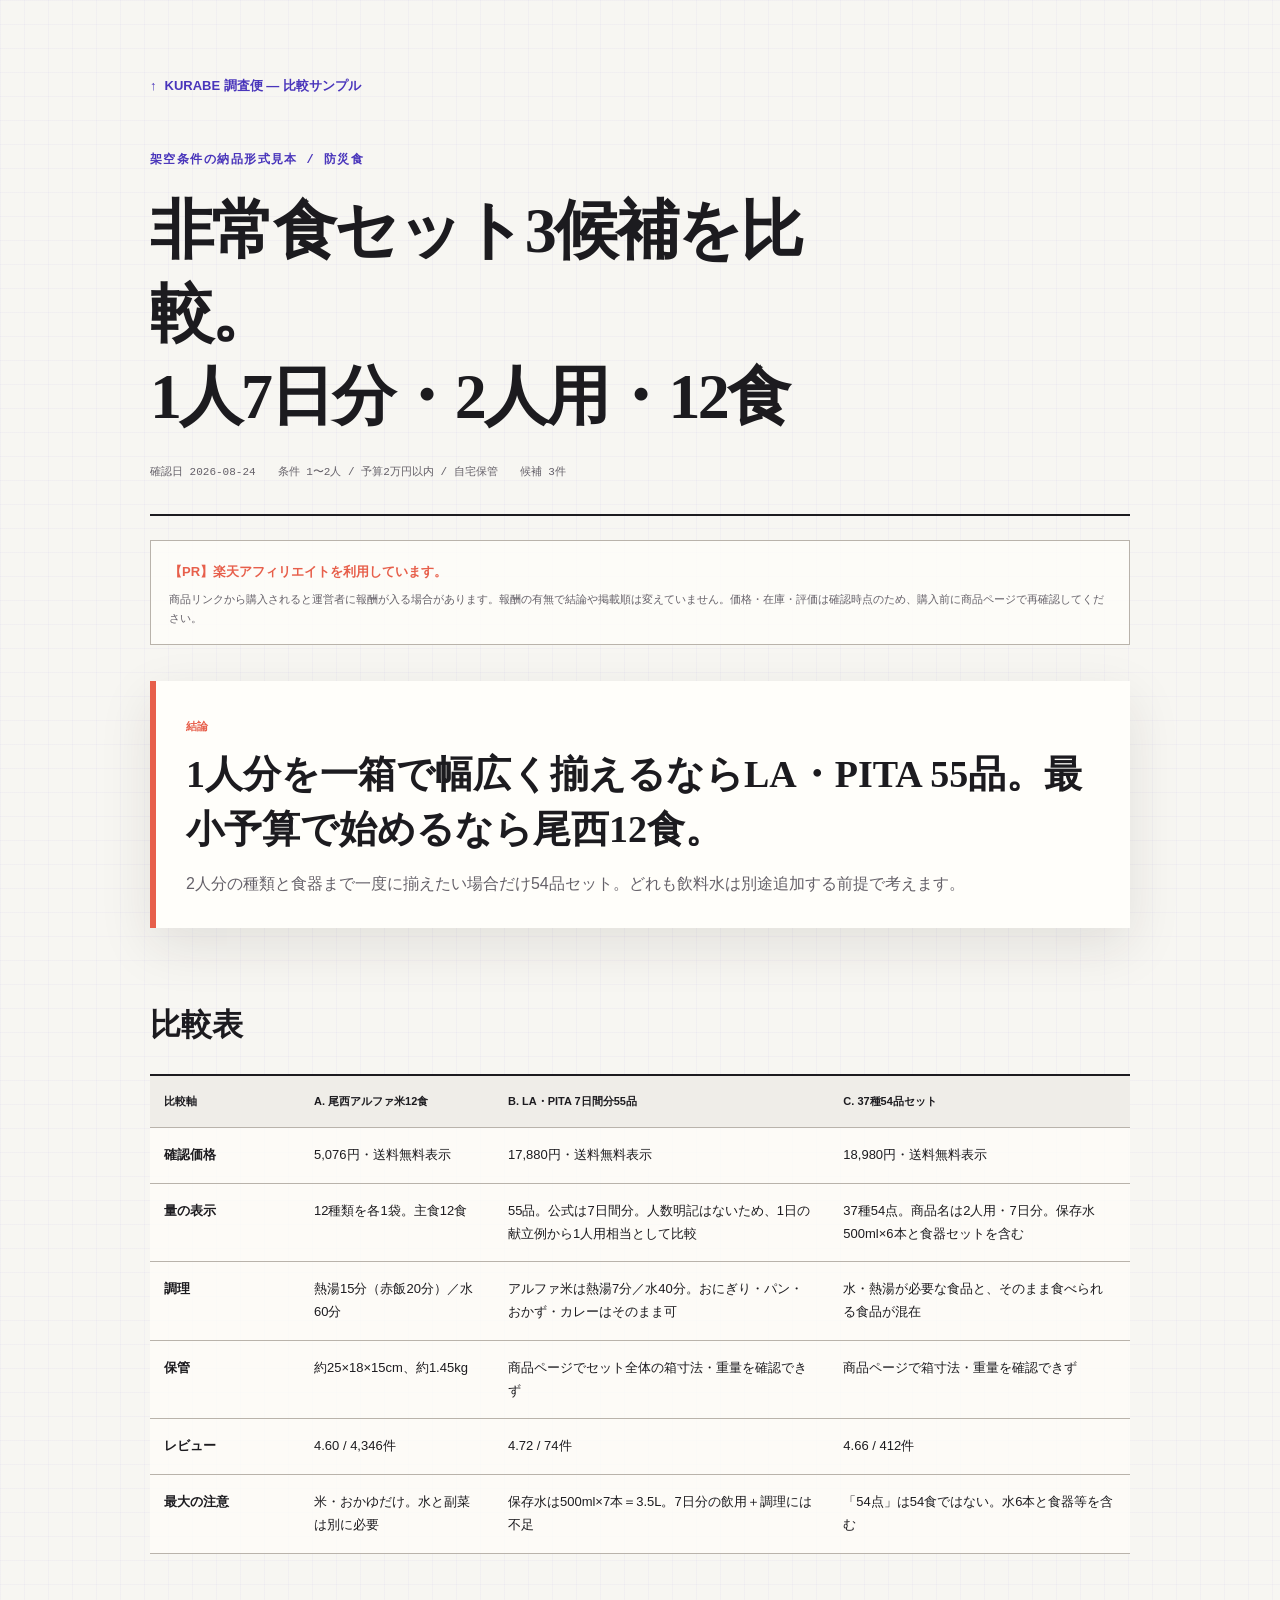
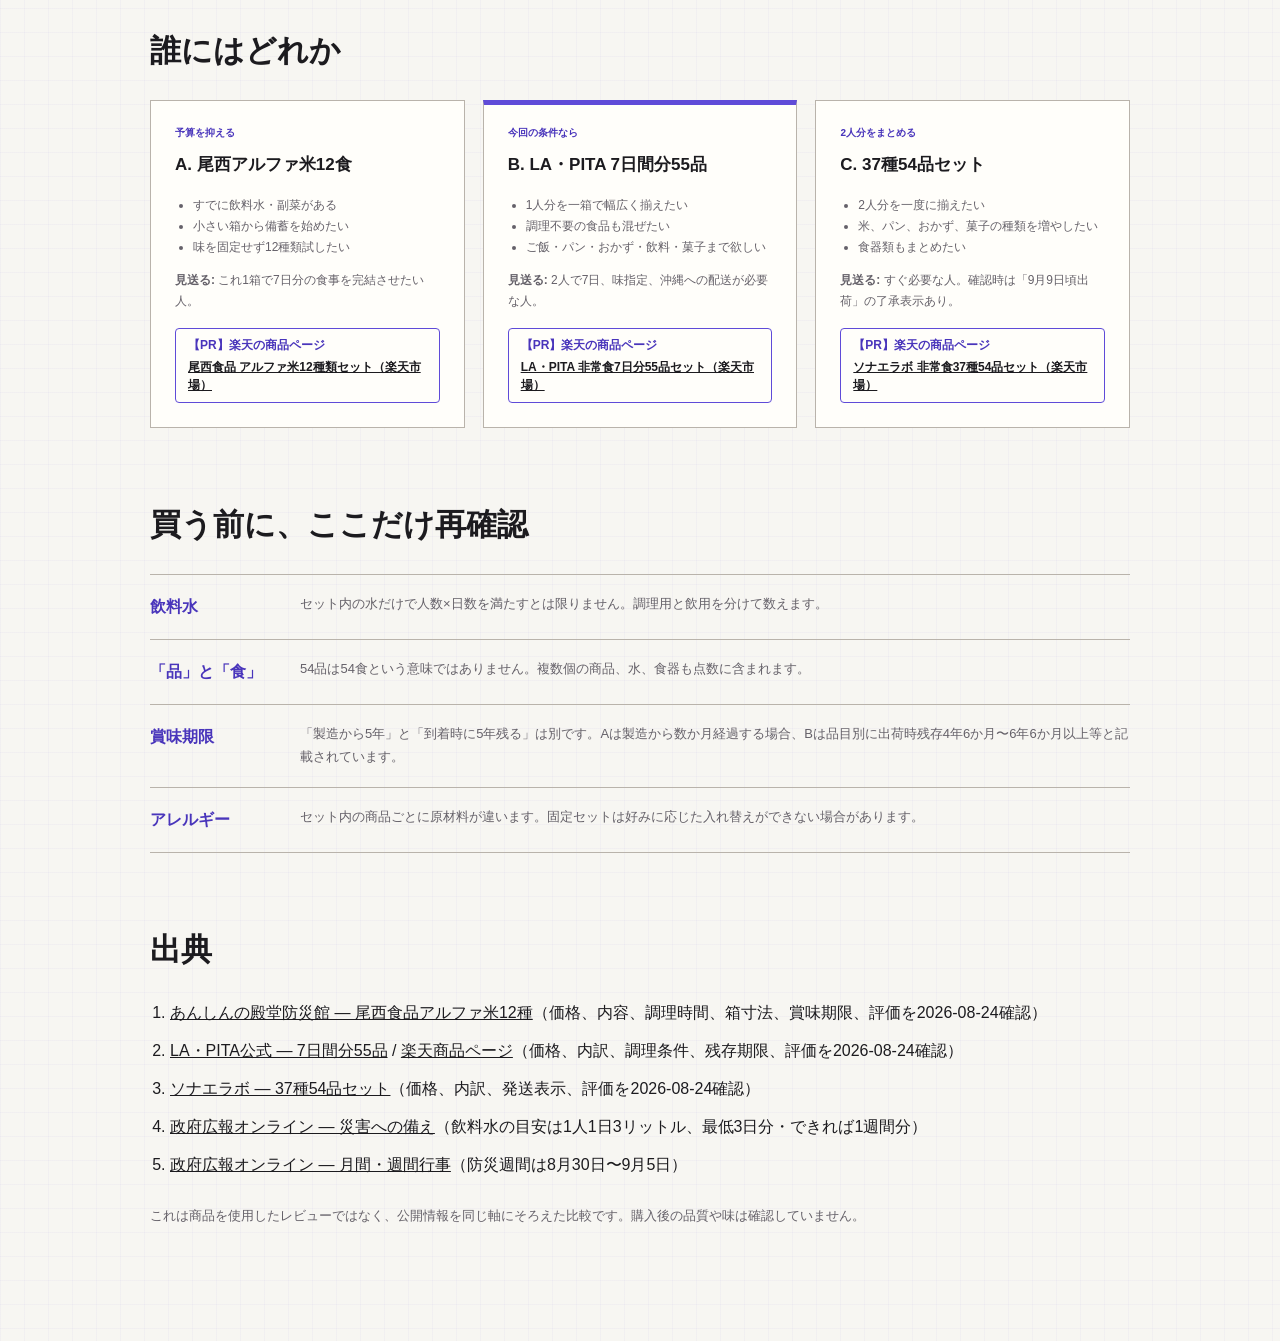
==== index.html @ ddc80e18 "Polish comparison headline" ====
<!doctype html>
<html lang="ja">
<head>
  <meta charset="utf-8">
  <meta name="viewport" content="width=device-width, initial-scale=1">
  <meta name="description" content="非常食セットを1人7日分・2人用・12食の3候補で比較。尾西、LA・PITA、ソナエラボを価格・食数・調理・飲料水・保存条件で出典付き確認。">
  <meta name="theme-color" content="#f7f6f2">
  <meta property="og:type" content="article">
  <meta property="og:locale" content="ja_JP">
  <meta property="og:site_name" content="KURABE 調査便">
  <meta property="og:title" content="非常食セット3候補を比較｜1人7日分・2人用・12食">
  <meta property="og:description" content="尾西12食、LA・PITA 55品、ソナエラボ37種54品を、価格・食数・調理・飲料水・保存条件で出典付き比較。">
  <meta property="og:url" content="https://gangbenhui98-dot.github.io/kurabe-research-sample/">
  <meta name="twitter:card" content="summary">
  <title>非常食セット3候補を比較｜1人7日分・2人用・12食</title>
  <link rel="canonical" href="https://gangbenhui98-dot.github.io/kurabe-research-sample/">
  <link rel="stylesheet" href="styles.css">
  <script type="application/ld+json">
  {
    "@context": "https://schema.org",
    "@type": "Article",
    "headline": "非常食セット3候補を比較：1人7日分・2人用・12食",
    "description": "尾西12食、LA・PITA 55品、ソナエラボ37種54品を、価格・食数・調理・飲料水・保存条件で出典付き比較。",
    "datePublished": "2026-08-24",
    "dateModified": "2026-08-24",
    "inLanguage": "ja-JP",
    "isAccessibleForFree": true,
    "mainEntityOfPage": "https://gangbenhui98-dot.github.io/kurabe-research-sample/",
    "author": {
      "@type": "Organization",
      "name": "KURABE 調査便"
    }
  }
  </script>
</head>
<body id="top">
  <main class="report-shell">
    <a class="report-back" href="#top"><span aria-hidden="true">↑</span> KURABE 調査便 — 比較サンプル</a>

    <header class="report-header">
      <p class="kicker">架空条件の納品形式見本 / 防災食</p>
      <h1>非常食セット3候補を比較。<br>1人7日分・2人用・12食</h1>
      <div class="report-meta">
        <span>確認日 2026-08-24</span>
        <span>条件 1〜2人 / 予算2万円以内 / 自宅保管</span>
        <span>候補 3件</span>
      </div>
    </header>

    <aside class="affiliate-notice">
      <strong>【PR】楽天アフィリエイトを利用しています。</strong>
      <p>商品リンクから購入されると運営者に報酬が入る場合があります。報酬の有無で結論や掲載順は変えていません。価格・在庫・評価は確認時点のため、購入前に商品ページで再確認してください。</p>
    </aside>

    <section class="report-answer" aria-labelledby="answer-title">
      <span>結論</span>
      <h2 id="answer-title">1人分を一箱で幅広く揃えるならLA・PITA 55品。最小予算で始めるなら尾西12食。</h2>
      <p>2人分の種類と食器まで一度に揃えたい場合だけ54品セット。どれも飲料水は別途追加する前提で考えます。</p>
    </section>

    <section class="report-section" aria-labelledby="comparison-title">
      <h2 id="comparison-title">比較表</h2>
      <div class="table-scroll" tabindex="0" aria-label="左右にスクロールできる比較表">
        <table class="report-table">
          <thead>
            <tr>
              <th>比較軸</th>
              <th>A. 尾西アルファ米12食</th>
              <th>B. LA・PITA 7日間分55品</th>
              <th>C. 37種54品セット</th>
            </tr>
          </thead>
          <tbody>
            <tr>
              <td>確認価格</td>
              <td>5,076円・送料無料表示</td>
              <td>17,880円・送料無料表示</td>
              <td>18,980円・送料無料表示</td>
            </tr>
            <tr>
              <td>量の表示</td>
              <td>12種類を各1袋。主食12食</td>
              <td>55品。公式は7日間分。人数明記はないため、1日の献立例から1人用相当として比較</td>
              <td>37種54点。商品名は2人用・7日分。保存水500ml×6本と食器セットを含む</td>
            </tr>
            <tr>
              <td>調理</td>
              <td>熱湯15分（赤飯20分）／水60分</td>
              <td>アルファ米は熱湯7分／水40分。おにぎり・パン・おかず・カレーはそのまま可</td>
              <td>水・熱湯が必要な食品と、そのまま食べられる食品が混在</td>
            </tr>
            <tr>
              <td>保管</td>
              <td>約25×18×15cm、約1.45kg</td>
              <td>商品ページでセット全体の箱寸法・重量を確認できず</td>
              <td>商品ページで箱寸法・重量を確認できず</td>
            </tr>
            <tr>
              <td>レビュー</td>
              <td>4.60 / 4,346件</td>
              <td>4.72 / 74件</td>
              <td>4.66 / 412件</td>
            </tr>
            <tr>
              <td>最大の注意</td>
              <td>米・おかゆだけ。水と副菜は別に必要</td>
              <td>保存水は500ml×7本＝3.5L。7日分の飲用＋調理には不足</td>
              <td>「54点」は54食ではない。水6本と食器等を含む</td>
            </tr>
          </tbody>
        </table>
      </div>
    </section>

    <section class="report-section" aria-labelledby="fit-title">
      <h2 id="fit-title">誰にはどれか</h2>
      <div class="report-card-grid">
        <article class="report-card recommended">
          <p class="card-tag">予算を抑える</p>
          <h3>A. 尾西アルファ米12食</h3>
          <ul>
            <li>すでに飲料水・副菜がある</li>
            <li>小さい箱から備蓄を始めたい</li>
            <li>味を固定せず12種類試したい</li>
          </ul>
          <p><b>見送る:</b> これ1箱で7日分の食事を完結させたい人。</p>
          <div class="official-pr-link">
            <span>【PR】楽天の商品ページ</span>
            <a href="https://hb.afl.rakuten.co.jp/ichiba/56c95086.3df38bd8.56c95087.baa4cc4c/?pc=https%3A%2F%2Fitem.rakuten.co.jp%2Fbousaikan%2F477126%2F&link_type=text&ut=eyJwYWdlIjoiaXRlbSIsInR5cGUiOiJ0ZXh0Iiwic2l6ZSI6IjI0MHgyNDAiLCJuYW0iOjEsIm5hbXAiOiJyaWdodCIsImNvbSI6MSwiY29tcCI6ImRvd24iLCJwcmljZSI6MCwiYm9yIjoxLCJjb2wiOjEsImJidG4iOjEsInByb2QiOjAsImFtcCI6ZmFsc2V9" target="_blank" rel="nofollow sponsored noopener" style="word-wrap:break-word;">尾西食品 アルファ米12種類セット（楽天市場）</a>
          </div>
        </article>

        <article class="report-card recommended-main">
          <p class="card-tag">今回の条件なら</p>
          <h3>B. LA・PITA 7日間分55品</h3>
          <ul>
            <li>1人分を一箱で幅広く揃えたい</li>
            <li>調理不要の食品も混ぜたい</li>
            <li>ご飯・パン・おかず・飲料・菓子まで欲しい</li>
          </ul>
          <p><b>見送る:</b> 2人で7日、味指定、沖縄への配送が必要な人。</p>
          <div class="official-pr-link">
            <span>【PR】楽天の商品ページ</span>
            <a href="https://hb.afl.rakuten.co.jp/ichiba/56c954c4.e644c7ee.56c954c5.0a4de56a/?pc=https%3A%2F%2Fitem.rakuten.co.jp%2Fat-rescue%2F10002656%2F&link_type=text&ut=eyJwYWdlIjoiaXRlbSIsInR5cGUiOiJ0ZXh0Iiwic2l6ZSI6IjI0MHgyNDAiLCJuYW0iOjEsIm5hbXAiOiJyaWdodCIsImNvbSI6MSwiY29tcCI6ImRvd24iLCJwcmljZSI6MCwiYm9yIjoxLCJjb2wiOjEsImJidG4iOjEsInByb2QiOjAsImFtcCI6ZmFsc2V9" target="_blank" rel="nofollow sponsored noopener" style="word-wrap:break-word;">LA・PITA 非常食7日分55品セット（楽天市場）</a>
          </div>
        </article>

        <article class="report-card recommended">
          <p class="card-tag">2人分をまとめる</p>
          <h3>C. 37種54品セット</h3>
          <ul>
            <li>2人分を一度に揃えたい</li>
            <li>米、パン、おかず、菓子の種類を増やしたい</li>
            <li>食器類もまとめたい</li>
          </ul>
          <p><b>見送る:</b> すぐ必要な人。確認時は「9月9日頃出荷」の了承表示あり。</p>
          <div class="official-pr-link">
            <span>【PR】楽天の商品ページ</span>
            <a href="https://hb.afl.rakuten.co.jp/ichiba/56c94938.6723f62c.56c94939.986d2b90/?pc=https%3A%2F%2Fitem.rakuten.co.jp%2Fmonoroots%2F51set%2F&link_type=text&ut=eyJwYWdlIjoiaXRlbSIsInR5cGUiOiJ0ZXh0Iiwic2l6ZSI6IjI0MHgyNDAiLCJuYW0iOjEsIm5hbXAiOiJyaWdodCIsImNvbSI6MSwiY29tcCI6ImRvd24iLCJwcmljZSI6MCwiYm9yIjoxLCJjb2wiOjEsImJidG4iOjEsInByb2QiOjAsImFtcCI6ZmFsc2V9" target="_blank" rel="nofollow sponsored noopener" style="word-wrap:break-word;">ソナエラボ 非常食37種54品セット（楽天市場）</a>
          </div>
        </article>
      </div>
    </section>

    <section class="report-section audit-section" aria-labelledby="audit-title">
      <h2 id="audit-title">買う前に、ここだけ再確認</h2>
      <ol class="audit-list">
        <li><b>飲料水</b><span>セット内の水だけで人数×日数を満たすとは限りません。調理用と飲用を分けて数えます。</span></li>
        <li><b>「品」と「食」</b><span>54品は54食という意味ではありません。複数個の商品、水、食器も点数に含まれます。</span></li>
        <li><b>賞味期限</b><span>「製造から5年」と「到着時に5年残る」は別です。Aは製造から数か月経過する場合、Bは品目別に出荷時残存4年6か月〜6年6か月以上等と記載されています。</span></li>
        <li><b>アレルギー</b><span>セット内の商品ごとに原材料が違います。固定セットは好みに応じた入れ替えができない場合があります。</span></li>
      </ol>
    </section>

    <section class="report-section source-section" aria-labelledby="sources-title">
      <h2 id="sources-title">出典</h2>
      <ol class="report-source-list">
        <li><a href="https://item.rakuten.co.jp/bousaikan/477126/" rel="noopener" target="_blank">あんしんの殿堂防災館 — 尾西食品アルファ米12種</a>（価格、内容、調理時間、箱寸法、賞味期限、評価を2026-08-24確認）</li>
        <li><a href="https://lapita.co.jp/item/10002656/" rel="noopener" target="_blank">LA・PITA公式 — 7日間分55品</a> / <a href="https://item.rakuten.co.jp/at-rescue/10002656/" rel="noopener" target="_blank">楽天商品ページ</a>（価格、内訳、調理条件、残存期限、評価を2026-08-24確認）</li>
        <li><a href="https://item.rakuten.co.jp/monoroots/51set/" rel="noopener" target="_blank">ソナエラボ — 37種54品セット</a>（価格、内訳、発送表示、評価を2026-08-24確認）</li>
        <li><a href="https://www.gov-online.go.jp/article/201108/entry-8072.html" rel="noopener" target="_blank">政府広報オンライン — 災害への備え</a>（飲料水の目安は1人1日3リットル、最低3日分・できれば1週間分）</li>
        <li><a href="https://www.gov-online.go.jp/data_room/calendar/" rel="noopener" target="_blank">政府広報オンライン — 月間・週間行事</a>（防災週間は8月30日〜9月5日）</li>
      </ol>
      <p class="source-note">これは商品を使用したレビューではなく、公開情報を同じ軸にそろえた比較です。購入後の品質や味は確認していません。</p>
    </section>
  </main>
</body>
</html>
---- styles.css ----
:root {
  color-scheme: light;
  --paper: #f7f6f2;
  --white: #fffefa;
  --ink: #1c1b1f;
  --muted: #656169;
  --violet: #5f4bd8;
  --violet-dark: #4935bb;
  --coral: #e75f4b;
  --green: #23866d;
  --line: #dcd8d2;
  --line-dark: #b9b3ab;
  --shadow: 0 18px 50px rgba(41, 34, 28, 0.1);
  --sans: "BIZ UDPGothic", "Yu Gothic UI", "Yu Gothic", Meiryo, sans-serif;
  --display: "BIZ UDPMincho", "Yu Mincho", "Hiragino Mincho ProN", serif;
  --utility: "Cascadia Mono", "SFMono-Regular", Consolas, monospace;
}

* {
  box-sizing: border-box;
}

html {
  scroll-behavior: smooth;
}

body {
  margin: 0;
  background:
    linear-gradient(rgba(95, 75, 216, 0.035) 1px, transparent 1px),
    linear-gradient(90deg, rgba(95, 75, 216, 0.035) 1px, transparent 1px),
    var(--paper);
  background-size: 24px 24px;
  color: var(--ink);
  font-family: var(--sans);
  font-size: 16px;
  line-height: 1.75;
  text-rendering: optimizeLegibility;
}

button,
a {
  -webkit-tap-highlight-color: transparent;
}

a {
  color: inherit;
}

.skip-link {
  position: fixed;
  z-index: 100;
  top: 8px;
  left: 8px;
  padding: 10px 14px;
  background: var(--ink);
  color: white;
  transform: translateY(-160%);
}

.skip-link:focus {
  transform: translateY(0);
}

.site-header {
  display: flex;
  width: min(1180px, calc(100% - 40px));
  min-height: 76px;
  margin: 0 auto;
  align-items: center;
  justify-content: space-between;
  border-bottom: 1px solid var(--line-dark);
}

.wordmark {
  display: inline-flex;
  align-items: baseline;
  gap: 10px;
  text-decoration: none;
}

.wordmark span {
  font-family: var(--utility);
  font-size: 20px;
  font-weight: 800;
  letter-spacing: 0.13em;
}

.wordmark small {
  padding-left: 10px;
  border-left: 1px solid var(--line-dark);
  color: var(--muted);
  font-size: 12px;
  font-weight: 700;
  letter-spacing: 0.12em;
}

.header-link {
  min-height: 44px;
  padding: 9px 0 7px;
  border-bottom: 2px solid var(--ink);
  font-size: 14px;
  font-weight: 700;
  text-decoration: none;
}

.hero {
  display: grid;
  width: min(1180px, calc(100% - 40px));
  min-height: 680px;
  margin: 0 auto;
  padding: 76px 0 82px;
  grid-template-columns: minmax(0, 1.06fr) minmax(360px, 0.94fr);
  align-items: center;
  gap: clamp(48px, 8vw, 108px);
}

.kicker {
  margin: 0 0 18px;
  color: var(--violet-dark);
  font-family: var(--utility);
  font-size: 12px;
  font-weight: 800;
  letter-spacing: 0.12em;
  text-transform: uppercase;
}

.hero h1,
.section h2,
.final-cta h2 {
  margin: 0;
  font-family: var(--display);
  font-weight: 700;
  letter-spacing: -0.035em;
}

.hero h1 {
  font-size: clamp(42px, 6vw, 76px);
  line-height: 1.22;
}

.circled {
  position: relative;
  display: inline-block;
  color: var(--violet-dark);
}

.circled::after {
  position: absolute;
  inset: -2% -7% -7% -6%;
  border: 3px solid var(--coral);
  border-radius: 49% 45% 51% 47%;
  content: "";
  opacity: 0;
  transform: rotate(-2deg) scaleX(0.8);
  animation: circle-in 650ms 320ms cubic-bezier(0.2, 0.8, 0.2, 1) forwards;
  pointer-events: none;
}

.hero-lead {
  max-width: 610px;
  margin: 34px 0 0;
  color: #49464d;
  font-size: 18px;
  line-height: 1.9;
}

.hero-actions {
  display: flex;
  margin-top: 34px;
  flex-wrap: wrap;
  gap: 12px;
}

.button {
  display: inline-flex;
  min-height: 50px;
  padding: 12px 20px;
  border: 1px solid transparent;
  border-radius: 5px;
  align-items: center;
  justify-content: center;
  font-family: var(--sans);
  font-size: 15px;
  font-weight: 800;
  line-height: 1.45;
  text-align: center;
  text-decoration: none;
  cursor: pointer;
  transition: transform 150ms ease, background-color 150ms ease, box-shadow 150ms ease;
}

.button:hover {
  transform: translateY(-2px);
}

.button:active {
  transform: translateY(0);
}

.button:focus-visible,
.header-link:focus-visible,
.wordmark:focus-visible,
.text-link:focus-visible {
  outline: 3px solid rgba(95, 75, 216, 0.35);
  outline-offset: 4px;
}

.button-primary {
  background: var(--violet);
  color: white;
  box-shadow: 0 8px 20px rgba(95, 75, 216, 0.2);
}

.button-primary:hover {
  background: var(--violet-dark);
}

.button-quiet {
  border-color: var(--line-dark);
  background: rgba(255, 255, 255, 0.4);
}

.button-outline {
  border-color: var(--ink);
  background: transparent;
}

.button-coral {
  background: var(--coral);
  color: white;
  box-shadow: 0 8px 20px rgba(231, 95, 75, 0.2);
}

.availability {
  display: flex;
  margin: 24px 0 0;
  align-items: center;
  gap: 8px;
  color: var(--muted);
  font-size: 13px;
}

.availability span {
  width: 8px;
  height: 8px;
  border-radius: 50%;
  background: var(--green);
  box-shadow: 0 0 0 4px rgba(35, 134, 109, 0.14);
}

.availability strong {
  color: var(--ink);
}

.decision-sheet {
  position: relative;
  padding: 28px 28px 34px;
  border: 1px solid var(--line-dark);
  background:
    repeating-linear-gradient(0deg, transparent 0, transparent 31px, rgba(95, 75, 216, 0.07) 32px),
    var(--white);
  box-shadow: var(--shadow);
  transform: rotate(1.1deg);
}

.decision-sheet::before {
  position: absolute;
  top: -13px;
  left: 50%;
  width: 88px;
  height: 26px;
  background: rgba(229, 225, 220, 0.88);
  content: "";
  transform: translateX(-50%) rotate(-2deg);
}

.sheet-topline {
  display: flex;
  padding-bottom: 11px;
  justify-content: space-between;
  border-bottom: 1px solid var(--ink);
  font-family: var(--utility);
  font-size: 10px;
  letter-spacing: 0.06em;
}

.sheet-question {
  margin: 24px 0 14px;
  font-size: 17px;
  font-weight: 800;
}

.candidate-row {
  display: grid;
  min-height: 56px;
  padding: 12px 4px;
  grid-template-columns: 62px 1fr auto;
  align-items: center;
  gap: 10px;
  border-bottom: 1px solid var(--line);
  font-size: 13px;
}

.candidate-row > span {
  font-family: var(--utility);
  font-size: 10px;
}

.candidate-row em {
  color: var(--coral);
  font-size: 11px;
  font-style: normal;
  font-weight: 700;
}

.muted-row {
  color: #8a858d;
  text-decoration: line-through;
  text-decoration-color: var(--coral);
}

.sheet-answer {
  margin-top: 24px;
  padding: 18px 18px 14px;
  border-left: 4px solid var(--violet);
  background: rgba(95, 75, 216, 0.07);
}

.sheet-answer small {
  display: block;
  color: var(--violet-dark);
  font-family: var(--utility);
  font-size: 10px;
  font-weight: 800;
}

.sheet-answer strong {
  display: block;
  margin-top: 3px;
  font-family: var(--display);
  font-size: 20px;
}

.sheet-answer p {
  margin: 8px 0 0;
  color: var(--muted);
  font-size: 12px;
}

.trust-strip {
  display: grid;
  width: min(1180px, calc(100% - 40px));
  margin: 0 auto;
  grid-template-columns: repeat(3, 1fr);
  border-top: 1px solid var(--line-dark);
  border-bottom: 1px solid var(--line-dark);
}

.trust-strip p {
  margin: 0;
  padding: 23px 28px;
}

.trust-strip p + p {
  border-left: 1px solid var(--line-dark);
}

.trust-strip b,
.trust-strip span {
  display: block;
}

.trust-strip b {
  font-size: 14px;
}

.trust-strip span {
  margin-top: 3px;
  color: var(--muted);
  font-size: 12px;
}

.section {
  width: min(1050px, calc(100% - 40px));
  margin: 0 auto;
  padding: 116px 0;
}

.section-heading {
  max-width: 730px;
}

.section h2,
.final-cta h2 {
  font-size: clamp(34px, 5vw, 58px);
  line-height: 1.3;
}

.use-cases {
  display: grid;
  margin-top: 56px;
  grid-template-columns: repeat(3, 1fr);
  gap: 22px;
}

.use-cases article {
  padding: 30px 26px 27px;
  border-top: 3px solid var(--ink);
  background: rgba(255, 254, 250, 0.7);
}

.case-mark {
  display: grid;
  width: 42px;
  height: 42px;
  border: 1px solid var(--line-dark);
  border-radius: 50%;
  place-items: center;
  color: var(--violet-dark);
  font-family: var(--display);
  font-weight: 700;
}

.use-cases h3 {
  margin: 25px 0 8px;
  font-size: 19px;
}

.use-cases p {
  margin: 0;
  color: var(--muted);
  font-size: 14px;
}

.scope-note {
  margin: 22px 0 0;
  color: var(--muted);
  font-size: 12px;
}

.plans {
  width: min(1180px, calc(100% - 40px));
  border-top: 1px solid var(--line-dark);
}

.plan-grid {
  display: grid;
  max-width: 950px;
  margin-top: 58px;
  grid-template-columns: repeat(2, 1fr);
  gap: 24px;
}

.plan-card {
  position: relative;
  display: flex;
  min-height: 520px;
  padding: 38px;
  border: 1px solid var(--line-dark);
  background: var(--white);
  flex-direction: column;
  box-shadow: 0 12px 36px rgba(41, 34, 28, 0.06);
}

.plan-card.featured {
  border-top: 6px solid var(--violet);
  padding-top: 33px;
}

.plan-label {
  color: var(--violet-dark);
  font-family: var(--utility);
  font-size: 11px;
  font-weight: 800;
  letter-spacing: 0.06em;
}

.plan-card h3 {
  margin: 9px 0 0;
  font-family: var(--display);
  font-size: 28px;
}

.price {
  display: flex;
  margin: 22px 0 20px;
  align-items: baseline;
  gap: 4px;
}

.price span {
  margin-right: 6px;
  color: var(--muted);
  font-size: 11px;
}

.price strong {
  font-family: var(--utility);
  font-size: 50px;
  line-height: 1;
  letter-spacing: -0.08em;
}

.price b {
  font-size: 14px;
}

.plan-card ul {
  margin: 0 0 30px;
  padding: 0;
  list-style: none;
}

.plan-card li {
  position: relative;
  padding: 9px 0 9px 24px;
  border-bottom: 1px solid var(--line);
  font-size: 14px;
}

.plan-card li::before {
  position: absolute;
  top: 12px;
  left: 3px;
  color: var(--green);
  content: "✓";
  font-weight: 900;
}

.plan-card .button {
  width: 100%;
  margin-top: auto;
}

.copy-status {
  min-height: 23px;
  margin: 8px 0 0;
  color: var(--green);
  font-size: 12px;
  font-weight: 700;
  text-align: center;
}

.payment-note {
  max-width: 950px;
  margin: 22px 0 0;
  color: var(--muted);
  font-size: 12px;
}

.sample {
  border-top: 1px solid var(--line-dark);
}

.sample-layout {
  display: grid;
  margin-top: 54px;
  grid-template-columns: 1.35fr 0.65fr;
  align-items: stretch;
  gap: 24px;
}

.sample-table {
  border: 1px solid var(--line-dark);
  background: var(--white);
}

.sample-row {
  display: grid;
  min-height: 67px;
  padding: 15px 20px;
  grid-template-columns: 70px 1fr 1fr;
  align-items: center;
  gap: 16px;
  border-bottom: 1px solid var(--line);
  font-size: 13px;
}

.sample-row:last-child {
  border-bottom: 0;
}

.sample-row b {
  color: var(--violet-dark);
  font-family: var(--utility);
}

.sample-head {
  min-height: 46px;
  padding-top: 9px;
  padding-bottom: 9px;
  background: #efede8;
  color: var(--muted);
  font-family: var(--utility);
  font-size: 10px;
  font-weight: 800;
}

.sample-conclusion {
  padding: 27px;
  border-left: 5px solid var(--coral);
  background: var(--ink);
  color: white;
}

.sample-conclusion > span {
  font-family: var(--utility);
  font-size: 10px;
  font-weight: 800;
  letter-spacing: 0.1em;
}

.sample-conclusion p {
  margin: 24px 0 0;
  font-size: 15px;
}

.sample-conclusion strong {
  color: #c9c1ff;
  font-family: var(--display);
  font-size: 25px;
}

.sample-conclusion .small {
  color: #cbc7cf;
  font-size: 12px;
}

.text-link {
  display: inline-flex;
  margin-top: 30px;
  padding-bottom: 4px;
  align-items: center;
  gap: 10px;
  border-bottom: 2px solid var(--violet);
  color: var(--violet-dark);
  font-weight: 800;
  text-decoration: none;
}

.process {
  border-top: 1px solid var(--line-dark);
}

.process ol {
  max-width: 840px;
  margin: 58px 0 0;
  padding: 0;
  counter-reset: process;
  list-style: none;
}

.process li {
  display: grid;
  min-height: 100px;
  padding: 22px 0;
  grid-template-columns: 62px 210px 1fr;
  align-items: start;
  gap: 20px;
  border-top: 1px solid var(--line-dark);
  counter-increment: process;
}

.process li:last-child {
  border-bottom: 1px solid var(--line-dark);
}

.process li::before {
  color: var(--violet-dark);
  content: "0" counter(process);
  font-family: var(--utility);
  font-size: 13px;
  font-weight: 800;
}

.process li b {
  font-size: 16px;
}

.process li span {
  color: var(--muted);
  font-size: 14px;
}

.final-cta {
  display: grid;
  width: min(1180px, calc(100% - 40px));
  margin: 10px auto 90px;
  padding: clamp(34px, 6vw, 72px);
  grid-template-columns: 1fr auto;
  align-items: end;
  gap: 40px;
  background: var(--violet);
  color: white;
}

.final-cta .kicker {
  color: #dad5ff;
}

.final-cta h2 {
  max-width: 780px;
}

.final-cta p:not(.kicker):not(.copy-status) {
  margin: 20px 0 0;
  color: #e7e3ff;
}

.final-cta .button {
  min-width: 230px;
}

.final-cta .copy-status {
  grid-column: 2;
  color: white;
}

footer {
  display: flex;
  width: min(1180px, calc(100% - 40px));
  min-height: 110px;
  margin: 0 auto;
  padding: 28px 0;
  align-items: flex-start;
  justify-content: space-between;
  gap: 28px;
  border-top: 1px solid var(--line-dark);
  color: var(--muted);
  font-size: 11px;
}

footer p {
  max-width: 500px;
  margin: 0;
}

footer b {
  color: var(--ink);
}

/* Sample report */
.report-shell {
  width: min(980px, calc(100% - 40px));
  margin: 0 auto;
  padding: 64px 0 100px;
}

.report-back {
  display: inline-flex;
  min-height: 44px;
  align-items: center;
  gap: 8px;
  color: var(--violet-dark);
  font-size: 13px;
  font-weight: 800;
  text-decoration: none;
}

.report-header {
  margin-top: 42px;
  padding-bottom: 32px;
  border-bottom: 2px solid var(--ink);
}

.report-header h1 {
  max-width: 760px;
  margin: 8px 0 0;
  font-family: var(--display);
  font-size: clamp(38px, 6vw, 64px);
  line-height: 1.3;
  letter-spacing: -0.04em;
}

.report-meta {
  display: flex;
  margin-top: 24px;
  flex-wrap: wrap;
  gap: 10px 22px;
  color: var(--muted);
  font-family: var(--utility);
  font-size: 11px;
}

.affiliate-notice {
  margin-top: 24px;
  padding: 16px 18px;
  border: 1px solid var(--line-dark);
  background: rgba(255, 254, 250, 0.78);
}

.affiliate-notice strong {
  color: var(--coral);
  font-size: 13px;
}

.affiliate-notice p {
  margin: 5px 0 0;
  color: var(--muted);
  font-size: 11px;
}

.report-answer {
  margin-top: 36px;
  padding: 30px;
  border-left: 6px solid var(--coral);
  background: var(--white);
  box-shadow: var(--shadow);
}

.report-answer span {
  color: var(--coral);
  font-family: var(--utility);
  font-size: 11px;
  font-weight: 800;
}

.report-answer h2 {
  margin: 8px 0 0;
  font-family: var(--display);
  font-size: clamp(25px, 4vw, 38px);
  line-height: 1.45;
}

.report-answer p {
  margin: 12px 0 0;
  color: var(--muted);
}

.report-section {
  margin-top: 70px;
}

.report-section h2 {
  margin: 0 0 22px;
  font-family: var(--display);
  font-size: 31px;
}

.report-table {
  width: 100%;
  border-collapse: collapse;
  border-top: 2px solid var(--ink);
  background: rgba(255, 254, 250, 0.74);
  font-size: 13px;
}

.report-table th,
.report-table td {
  padding: 16px 14px;
  border-bottom: 1px solid var(--line-dark);
  vertical-align: top;
  text-align: left;
}

.report-table th {
  background: #efede8;
  font-size: 11px;
}

.report-table td:first-child {
  min-width: 150px;
  font-weight: 800;
}

.table-scroll:focus-visible {
  outline: 3px solid rgba(95, 75, 216, 0.3);
  outline-offset: 3px;
}

.report-card-grid {
  display: grid;
  grid-template-columns: repeat(3, 1fr);
  gap: 18px;
}

.report-card {
  padding: 24px;
  border: 1px solid var(--line-dark);
  background: var(--white);
}

.report-card h3 {
  margin: 0 0 15px;
  font-size: 17px;
}

.report-card.recommended-main {
  border-top: 5px solid var(--violet);
  padding-top: 20px;
}

.card-tag {
  margin: 0 0 8px !important;
  color: var(--violet-dark) !important;
  font-family: var(--utility);
  font-size: 10px !important;
  font-weight: 800;
}

.report-card p,
.report-card li {
  color: var(--muted);
  font-size: 12px;
}

.report-card ul {
  margin: 0;
  padding-left: 18px;
}

.report-source-list {
  margin: 0;
  padding-left: 20px;
}

.report-source-list li {
  margin: 10px 0;
  overflow-wrap: anywhere;
}

.official-pr-link {
  display: flex;
  flex-direction: column;
  gap: 5px;
  margin-top: 16px;
  padding: 8px 12px;
  border: 1px solid var(--violet);
  border-radius: 4px;
  font-size: 12px;
  line-height: 1.45;
}

.official-pr-link span {
  color: var(--violet-dark);
  font-weight: 800;
}

.official-pr-link a {
  color: var(--ink);
  font-weight: 650;
}

.audit-list {
  margin: 0;
  padding: 0;
  list-style: none;
}

.audit-list li {
  display: grid;
  padding: 18px 0;
  grid-template-columns: 130px 1fr;
  gap: 20px;
  border-top: 1px solid var(--line-dark);
}

.audit-list li:last-child {
  border-bottom: 1px solid var(--line-dark);
}

.audit-list b {
  color: var(--violet-dark);
}

.audit-list span,
.source-note {
  color: var(--muted);
  font-size: 13px;
}

.source-note {
  margin-top: 26px;
}

@keyframes circle-in {
  to {
    opacity: 1;
    transform: rotate(-2deg) scaleX(1);
  }
}

@media (max-width: 820px) {
  .hero {
    min-height: 0;
    padding: 58px 0 72px;
    grid-template-columns: 1fr;
  }

  .decision-sheet {
    max-width: 560px;
    transform: rotate(0.4deg);
  }

  .trust-strip {
    grid-template-columns: 1fr;
  }

  .trust-strip p + p {
    border-top: 1px solid var(--line-dark);
    border-left: 0;
  }

  .use-cases,
  .report-card-grid {
    grid-template-columns: 1fr;
  }

  .plan-grid,
  .sample-layout {
    grid-template-columns: 1fr;
  }


  .process li {
    grid-template-columns: 48px 1fr;
  }

  .process li span {
    grid-column: 2;
  }

  .final-cta {
    grid-template-columns: 1fr;
    align-items: start;
  }

  .final-cta .copy-status {
    grid-column: 1;
  }

  footer {
    flex-direction: column;
  }

  .report-table {
    display: block;
    overflow-x: auto;
  }

  .table-scroll {
    overflow-x: auto;
  }

  .report-table {
    min-width: 820px;
  }
}

@media (max-width: 560px) {
  body {
    background-size: 20px 20px;
  }

  .site-header,
  .hero,
  .trust-strip,
  .section,
  .final-cta,
  footer,
  .report-shell {
    width: min(100% - 28px, 1180px);
  }

  .site-header {
    min-height: 66px;
  }

  .wordmark span {
    font-size: 17px;
  }

  .hero {
    padding-top: 46px;
  }

  .hero h1 {
    font-size: clamp(39px, 12vw, 54px);
  }

  .hero-lead {
    font-size: 16px;
  }

  .hero-actions .button {
    flex: 1 1 150px;
  }

  .decision-sheet {
    padding: 23px 18px 27px;
  }

  .candidate-row {
    grid-template-columns: 54px 1fr;
  }

  .candidate-row em {
    grid-column: 2;
    margin-top: -9px;
  }

  .section {
    padding: 84px 0;
  }

  .section h2,
  .final-cta h2 {
    font-size: 34px;
  }

  .use-cases,
  .plan-grid {
    margin-top: 40px;
  }

  .plan-card {
    min-height: 0;
    padding: 28px 22px;
  }

  .plan-card.featured {
    padding-top: 23px;
  }

  .price strong {
    font-size: 44px;
  }

  .sample-row {
    grid-template-columns: 42px 1fr 1fr;
    padding: 13px 10px;
    gap: 8px;
    font-size: 11px;
  }

  .process li {
    grid-template-columns: 38px 1fr;
    gap: 12px;
  }

  .final-cta {
    margin-bottom: 56px;
    padding: 34px 24px;
  }

  .final-cta .button {
    width: 100%;
    min-width: 0;
  }







  .audit-list li {
    grid-template-columns: 1fr;
    gap: 5px;
  }
}

@media (prefers-reduced-motion: reduce) {
  html {
    scroll-behavior: auto;
  }

  *,
  *::before,
  *::after {
    animation-duration: 0.01ms !important;
    animation-iteration-count: 1 !important;
    transition-duration: 0.01ms !important;
  }

  .circled::after {
    opacity: 1;
    transform: rotate(-2deg) scaleX(1);
  }
}
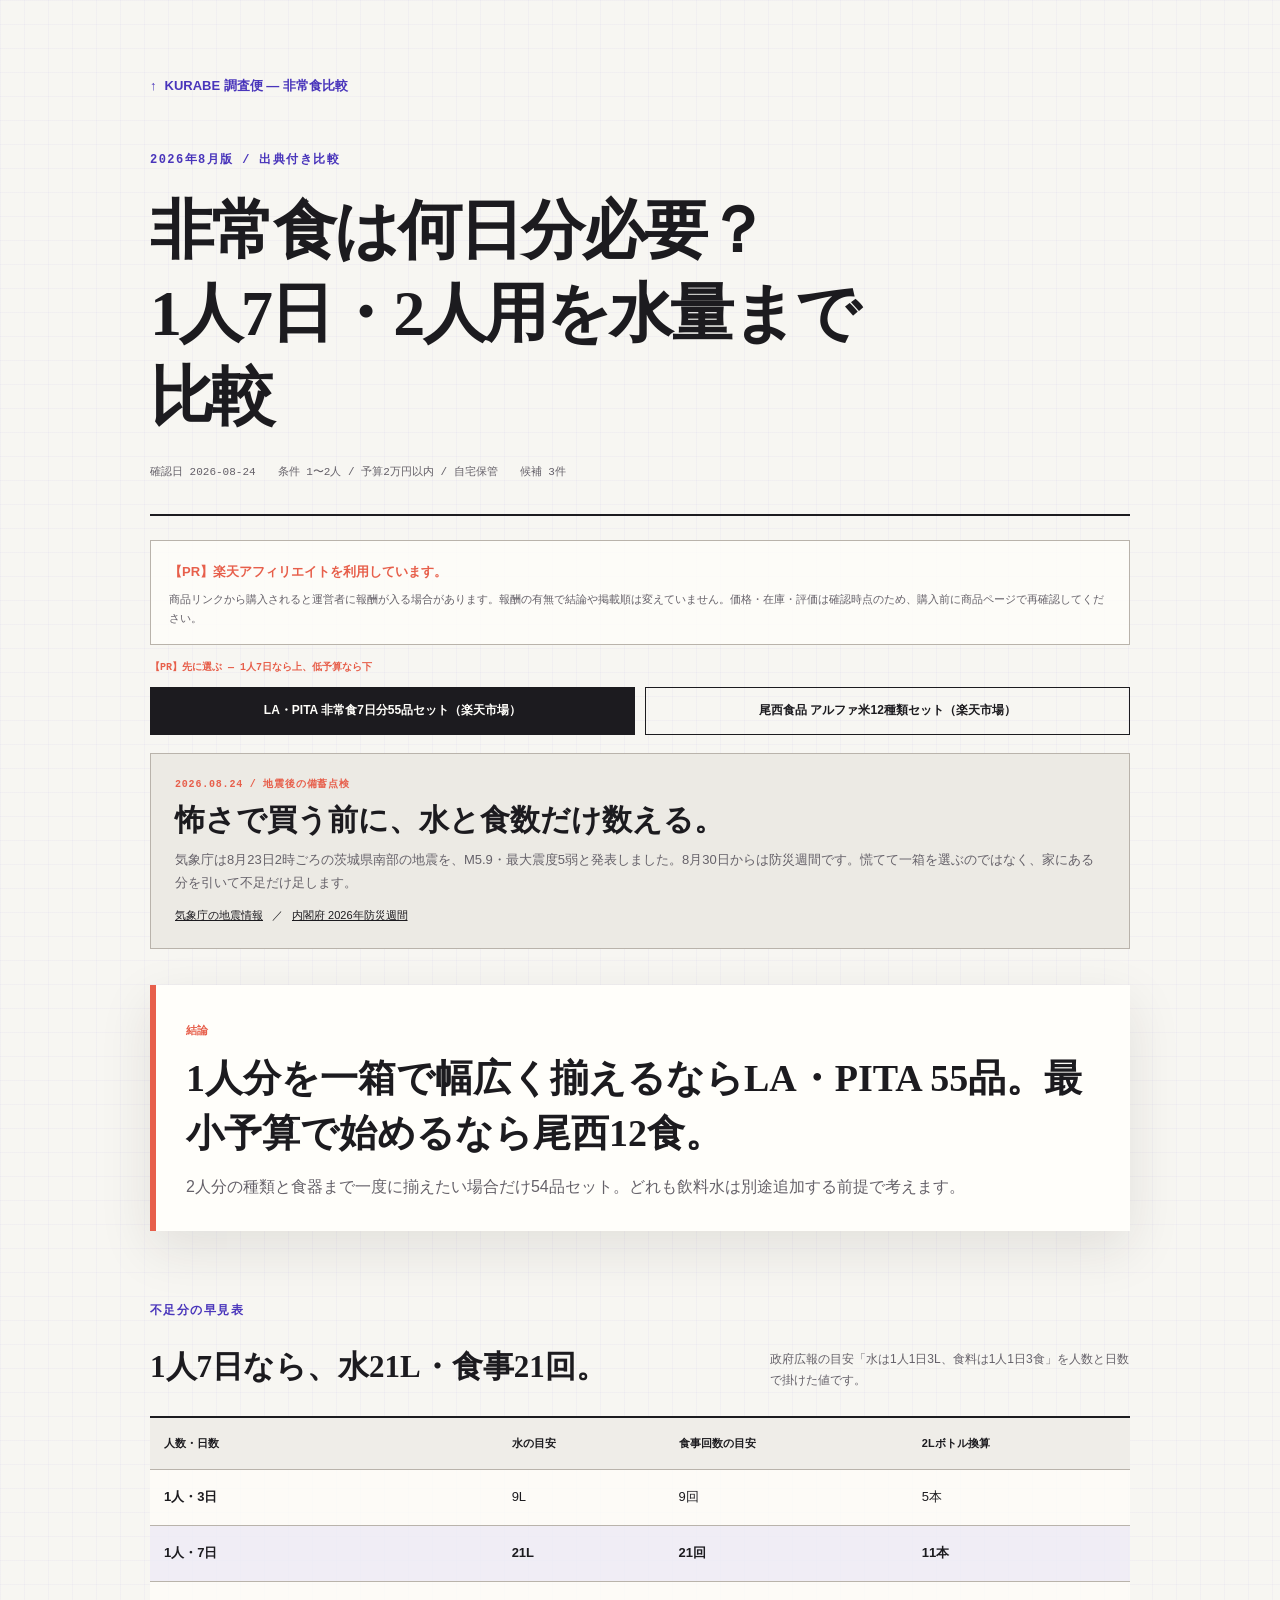
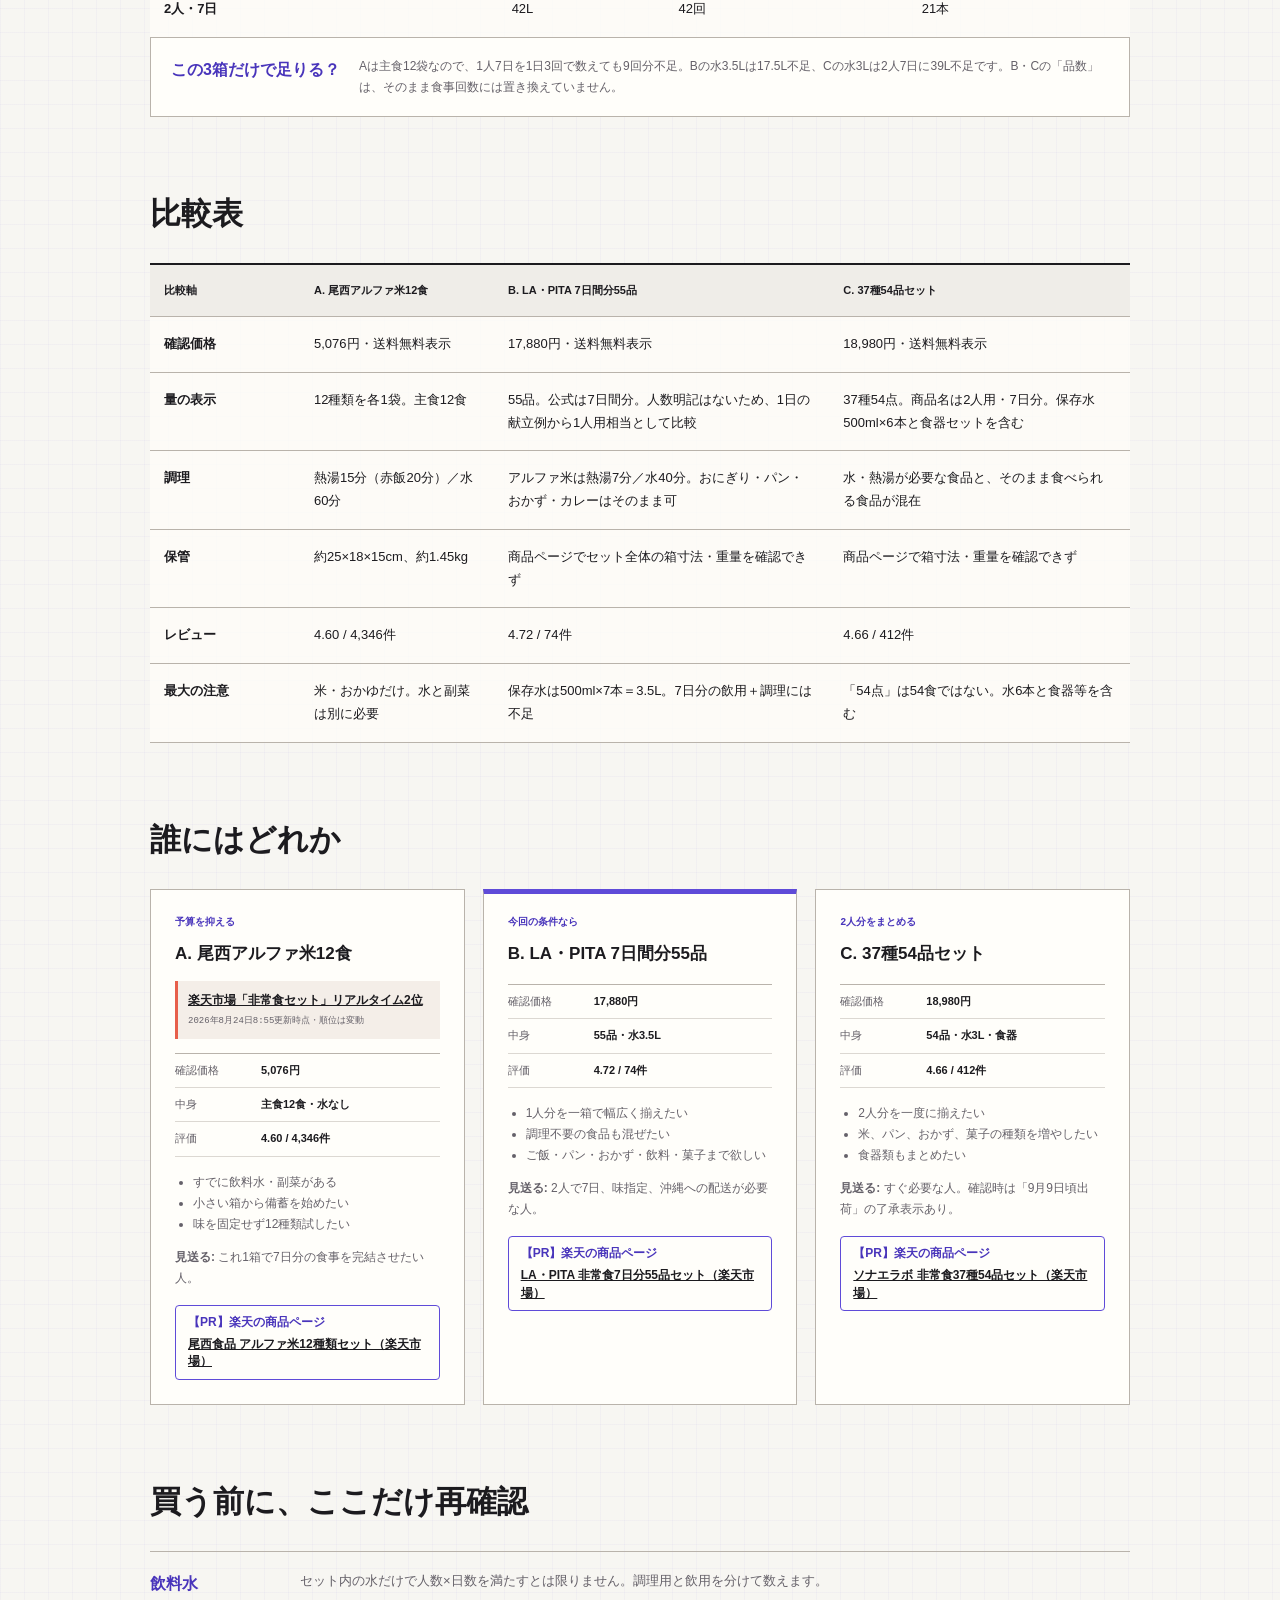
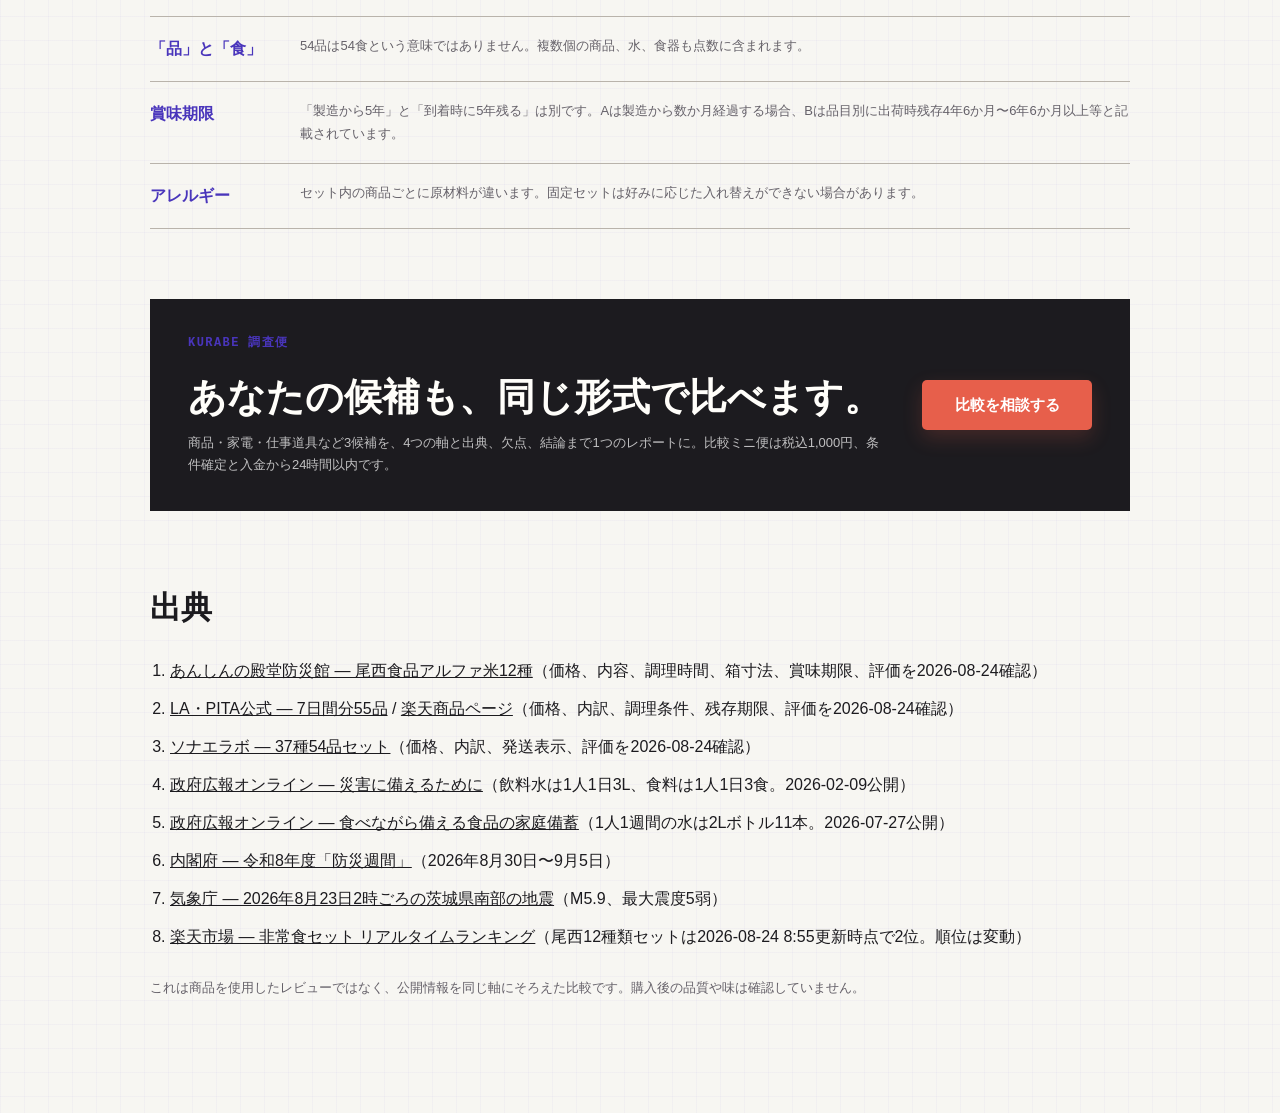
==== commit ff5e1ad4: "Add timely comparison funnel and paid research offer" ====
--- a/index.html
+++ b/index.html
@@ -3,28 +3,35 @@
 <head>
   <meta charset="utf-8">
   <meta name="viewport" content="width=device-width, initial-scale=1">
-  <meta name="description" content="非常食セットを1人7日分・2人用・12食の3候補で比較。尾西、LA・PITA、ソナエラボを価格・食数・調理・飲料水・保存条件で出典付き確認。">
+  <meta name="description" content="2026年8月版。地震後の備蓄点検として、非常食セット3候補を1人7日分・2人用・12食で比較。必要な水と食数、不足分、価格、保存条件を出典付きで確認。">
   <meta name="theme-color" content="#f7f6f2">
   <meta property="og:type" content="article">
   <meta property="og:locale" content="ja_JP">
   <meta property="og:site_name" content="KURABE 調査便">
-  <meta property="og:title" content="非常食セット3候補を比較｜1人7日分・2人用・12食">
-  <meta property="og:description" content="尾西12食、LA・PITA 55品、ソナエラボ37種54品を、価格・食数・調理・飲料水・保存条件で出典付き比較。">
+  <meta property="og:title" content="非常食は何日分必要？1人7日・2人用を水量まで比較【2026年8月】">
+  <meta property="og:description" content="1人7日で水21L・食事21回が目安。尾西12食、LA・PITA 55品、ソナエラボ37種54品の不足分まで出典付き比較。">
   <meta property="og:url" content="https://gangbenhui98-dot.github.io/kurabe-research-sample/">
-  <meta name="twitter:card" content="summary">
-  <title>非常食セット3候補を比較｜1人7日分・2人用・12食</title>
+  <meta property="og:image" content="https://gangbenhui98-dot.github.io/kurabe-research-sample/og-image.jpg">
+  <meta property="og:image:type" content="image/jpeg">
+  <meta property="og:image:width" content="1200">
+  <meta property="og:image:height" content="630">
+  <meta property="og:image:alt" content="非常食は何日分必要か、水と食数の目安を示した比較図">
+  <meta name="twitter:card" content="summary_large_image">
+  <meta name="twitter:image" content="https://gangbenhui98-dot.github.io/kurabe-research-sample/og-image.jpg">
+  <title>非常食は何日分必要？1人7日・2人用を水量まで比較【2026年8月】</title>
   <link rel="canonical" href="https://gangbenhui98-dot.github.io/kurabe-research-sample/">
   <link rel="stylesheet" href="styles.css">
   <script type="application/ld+json">
   {
     "@context": "https://schema.org",
     "@type": "Article",
-    "headline": "非常食セット3候補を比較：1人7日分・2人用・12食",
-    "description": "尾西12食、LA・PITA 55品、ソナエラボ37種54品を、価格・食数・調理・飲料水・保存条件で出典付き比較。",
+    "headline": "非常食は何日分必要？1人7日・2人用を水量まで比較【2026年8月】",
+    "description": "1人7日で水21L・食事21回が目安。尾西12食、LA・PITA 55品、ソナエラボ37種54品の不足分まで出典付き比較。",
     "datePublished": "2026-08-24",
     "dateModified": "2026-08-24",
     "inLanguage": "ja-JP",
     "isAccessibleForFree": true,
+    "image": "https://gangbenhui98-dot.github.io/kurabe-research-sample/og-image.jpg",
     "mainEntityOfPage": "https://gangbenhui98-dot.github.io/kurabe-research-sample/",
     "author": {
       "@type": "Organization",
@@ -35,11 +42,11 @@
 </head>
 <body id="top">
   <main class="report-shell">
-    <a class="report-back" href="#top"><span aria-hidden="true">↑</span> KURABE 調査便 — 比較サンプル</a>
+    <a class="report-back" href="#top"><span aria-hidden="true">↑</span> KURABE 調査便 — 非常食比較</a>
 
     <header class="report-header">
-      <p class="kicker">架空条件の納品形式見本 / 防災食</p>
-      <h1>非常食セット3候補を比較。<br>1人7日分・2人用・12食</h1>
+      <p class="kicker">2026年8月版 / 出典付き比較</p>
+      <h1>非常食は何日分必要？<br>1人7日・2人用を水量まで比較</h1>
       <div class="report-meta">
         <span>確認日 2026-08-24</span>
         <span>条件 1〜2人 / 予算2万円以内 / 自宅保管</span>
@@ -52,10 +59,49 @@
       <p>商品リンクから購入されると運営者に報酬が入る場合があります。報酬の有無で結論や掲載順は変えていません。価格・在庫・評価は確認時点のため、購入前に商品ページで再確認してください。</p>
     </aside>
 
+    <nav class="answer-actions" aria-label="先に商品を確認">
+      <span>【PR】先に選ぶ — 1人7日なら上、低予算なら下</span>
+      <a href="https://hb.afl.rakuten.co.jp/ichiba/56c954c4.e644c7ee.56c954c5.0a4de56a/?pc=https%3A%2F%2Fitem.rakuten.co.jp%2Fat-rescue%2F10002656%2F&link_type=text&ut=eyJwYWdlIjoiaXRlbSIsInR5cGUiOiJ0ZXh0Iiwic2l6ZSI6IjI0MHgyNDAiLCJuYW0iOjEsIm5hbXAiOiJyaWdodCIsImNvbSI6MSwiY29tcCI6ImRvd24iLCJwcmljZSI6MCwiYm9yIjoxLCJjb2wiOjEsImJidG4iOjEsInByb2QiOjAsImFtcCI6ZmFsc2V9" target="_blank" rel="nofollow sponsored noopener" style="word-wrap:break-word;">LA・PITA 非常食7日分55品セット（楽天市場）</a>
+      <a href="https://hb.afl.rakuten.co.jp/ichiba/56c95086.3df38bd8.56c95087.baa4cc4c/?pc=https%3A%2F%2Fitem.rakuten.co.jp%2Fbousaikan%2F477126%2F&link_type=text&ut=eyJwYWdlIjoiaXRlbSIsInR5cGUiOiJ0ZXh0Iiwic2l6ZSI6IjI0MHgyNDAiLCJuYW0iOjEsIm5hbXAiOiJyaWdodCIsImNvbSI6MSwiY29tcCI6ImRvd24iLCJwcmljZSI6MCwiYm9yIjoxLCJjb2wiOjEsImJidG4iOjEsInByb2QiOjAsImFtcCI6ZmFsc2V9" target="_blank" rel="nofollow sponsored noopener" style="word-wrap:break-word;">尾西食品 アルファ米12種類セット（楽天市場）</a>
+    </nav>
+
+    <aside class="timely-note" aria-labelledby="timely-title">
+      <p class="timely-date">2026.08.24 / 地震後の備蓄点検</p>
+      <h2 id="timely-title">怖さで買う前に、水と食数だけ数える。</h2>
+      <p>気象庁は8月23日2時ごろの茨城県南部の地震を、M5.9・最大震度5弱と発表しました。8月30日からは防災週間です。慌てて一箱を選ぶのではなく、家にある分を引いて不足だけ足します。</p>
+      <p class="timely-source"><a href="https://www.data.jma.go.jp/eew/data/nc/fc_hist/2026/08/20260823020050/index.html" rel="noopener" target="_blank">気象庁の地震情報</a><span>／</span><a href="https://www.bousai.go.jp/kyoiku/week/r8bousaiweek.html" rel="noopener" target="_blank">内閣府 2026年防災週間</a></p>
+    </aside>
+
     <section class="report-answer" aria-labelledby="answer-title">
       <span>結論</span>
       <h2 id="answer-title">1人分を一箱で幅広く揃えるならLA・PITA 55品。最小予算で始めるなら尾西12食。</h2>
       <p>2人分の種類と食器まで一度に揃えたい場合だけ54品セット。どれも飲料水は別途追加する前提で考えます。</p>
+    </section>
+
+    <section class="report-section quantity-section" aria-labelledby="quantity-title">
+      <div class="quantity-heading">
+        <div>
+          <p class="kicker">不足分の早見表</p>
+          <h2 id="quantity-title">1人7日なら、水21L・食事21回。</h2>
+        </div>
+        <p>政府広報の目安「水は1人1日3L、食料は1人1日3食」を人数と日数で掛けた値です。</p>
+      </div>
+      <div class="table-scroll" tabindex="0" aria-label="人数と日数別の備蓄量早見表">
+        <table class="report-table quantity-table">
+          <thead>
+            <tr><th>人数・日数</th><th>水の目安</th><th>食事回数の目安</th><th>2Lボトル換算</th></tr>
+          </thead>
+          <tbody>
+            <tr><td>1人・3日</td><td>9L</td><td>9回</td><td>5本</td></tr>
+            <tr class="focus-row"><td>1人・7日</td><td>21L</td><td>21回</td><td>11本</td></tr>
+            <tr><td>2人・7日</td><td>42L</td><td>42回</td><td>21本</td></tr>
+          </tbody>
+        </table>
+      </div>
+      <div class="gap-note">
+        <b>この3箱だけで足りる？</b>
+        <p>Aは主食12袋なので、1人7日を1日3回で数えても9回分不足。Bの水3.5Lは17.5L不足、Cの水3Lは2人7日に39L不足です。B・Cの「品数」は、そのまま食事回数には置き換えていません。</p>
+      </div>
     </section>
 
     <section class="report-section" aria-labelledby="comparison-title">
@@ -118,6 +164,8 @@
         <article class="report-card recommended">
           <p class="card-tag">予算を抑える</p>
           <h3>A. 尾西アルファ米12食</h3>
+          <p class="current-signal"><a href="https://ranking.rakuten.co.jp/realtime/565671/" rel="noopener" target="_blank">楽天市場「非常食セット」リアルタイム2位</a><span>2026年8月24日8:55更新時点・順位は変動</span></p>
+          <dl class="card-facts"><div><dt>確認価格</dt><dd>5,076円</dd></div><div><dt>中身</dt><dd>主食12食・水なし</dd></div><div><dt>評価</dt><dd>4.60 / 4,346件</dd></div></dl>
           <ul>
             <li>すでに飲料水・副菜がある</li>
             <li>小さい箱から備蓄を始めたい</li>
@@ -133,6 +181,7 @@
         <article class="report-card recommended-main">
           <p class="card-tag">今回の条件なら</p>
           <h3>B. LA・PITA 7日間分55品</h3>
+          <dl class="card-facts"><div><dt>確認価格</dt><dd>17,880円</dd></div><div><dt>中身</dt><dd>55品・水3.5L</dd></div><div><dt>評価</dt><dd>4.72 / 74件</dd></div></dl>
           <ul>
             <li>1人分を一箱で幅広く揃えたい</li>
             <li>調理不要の食品も混ぜたい</li>
@@ -148,6 +197,7 @@
         <article class="report-card recommended">
           <p class="card-tag">2人分をまとめる</p>
           <h3>C. 37種54品セット</h3>
+          <dl class="card-facts"><div><dt>確認価格</dt><dd>18,980円</dd></div><div><dt>中身</dt><dd>54品・水3L・食器</dd></div><div><dt>評価</dt><dd>4.66 / 412件</dd></div></dl>
           <ul>
             <li>2人分を一度に揃えたい</li>
             <li>米、パン、おかず、菓子の種類を増やしたい</li>
@@ -172,14 +222,26 @@
       </ol>
     </section>
 
+    <section class="research-service-cta" aria-labelledby="research-service-title">
+      <div>
+        <p class="kicker">KURABE 調査便</p>
+        <h2 id="research-service-title">あなたの候補も、同じ形式で比べます。</h2>
+        <p>商品・家電・仕事道具など3候補を、4つの軸と出典、欠点、結論まで1つのレポートに。比較ミニ便は税込1,000円、条件確定と入金から24時間以内です。</p>
+      </div>
+      <a class="button button-coral" href="service.html">比較を相談する</a>
+    </section>
+
     <section class="report-section source-section" aria-labelledby="sources-title">
       <h2 id="sources-title">出典</h2>
       <ol class="report-source-list">
         <li><a href="https://item.rakuten.co.jp/bousaikan/477126/" rel="noopener" target="_blank">あんしんの殿堂防災館 — 尾西食品アルファ米12種</a>（価格、内容、調理時間、箱寸法、賞味期限、評価を2026-08-24確認）</li>
         <li><a href="https://lapita.co.jp/item/10002656/" rel="noopener" target="_blank">LA・PITA公式 — 7日間分55品</a> / <a href="https://item.rakuten.co.jp/at-rescue/10002656/" rel="noopener" target="_blank">楽天商品ページ</a>（価格、内訳、調理条件、残存期限、評価を2026-08-24確認）</li>
         <li><a href="https://item.rakuten.co.jp/monoroots/51set/" rel="noopener" target="_blank">ソナエラボ — 37種54品セット</a>（価格、内訳、発送表示、評価を2026-08-24確認）</li>
-        <li><a href="https://www.gov-online.go.jp/article/201108/entry-8072.html" rel="noopener" target="_blank">政府広報オンライン — 災害への備え</a>（飲料水の目安は1人1日3リットル、最低3日分・できれば1週間分）</li>
-        <li><a href="https://www.gov-online.go.jp/data_room/calendar/" rel="noopener" target="_blank">政府広報オンライン — 月間・週間行事</a>（防災週間は8月30日〜9月5日）</li>
+        <li><a href="https://www.gov-online.go.jp/tokusyu/bousai/preparation.html" rel="noopener" target="_blank">政府広報オンライン — 災害に備えるために</a>（飲料水は1人1日3L、食料は1人1日3食。2026-02-09公開）</li>
+        <li><a href="https://www.gov-online.go.jp/article/202607/radio-3664.html" rel="noopener" target="_blank">政府広報オンライン — 食べながら備える食品の家庭備蓄</a>（1人1週間の水は2Lボトル11本。2026-07-27公開）</li>
+        <li><a href="https://www.bousai.go.jp/kyoiku/week/r8bousaiweek.html" rel="noopener" target="_blank">内閣府 — 令和8年度「防災週間」</a>（2026年8月30日〜9月5日）</li>
+        <li><a href="https://www.data.jma.go.jp/eew/data/nc/fc_hist/2026/08/20260823020050/index.html" rel="noopener" target="_blank">気象庁 — 2026年8月23日2時ごろの茨城県南部の地震</a>（M5.9、最大震度5弱）</li>
+        <li><a href="https://ranking.rakuten.co.jp/realtime/565671/" rel="noopener" target="_blank">楽天市場 — 非常食セット リアルタイムランキング</a>（尾西12種類セットは2026-08-24 8:55更新時点で2位。順位は変動）</li>
       </ol>
       <p class="source-note">これは商品を使用したレビューではなく、公開情報を同じ軸にそろえた比較です。購入後の品質や味は確認していません。</p>
     </section>
--- a/styles.css
+++ b/styles.css
@@ -452,6 +452,10 @@
   gap: 24px;
 }
 
+.plan-grid.single-plan {
+  grid-template-columns: minmax(0, 620px);
+}
+
 .plan-card {
   position: relative;
   display: flex;
@@ -545,6 +549,68 @@
 .payment-note {
   max-width: 950px;
   margin: 22px 0 0;
+  color: var(--muted);
+  font-size: 12px;
+}
+
+.sample-honesty {
+  max-width: 760px;
+  margin: 20px 0 0;
+  color: var(--muted);
+  font-size: 12px;
+}
+
+.legal-summary {
+  padding-top: 88px;
+}
+
+.terms-grid {
+  display: grid;
+  margin: 48px 0 0;
+  grid-template-columns: repeat(2, minmax(0, 1fr));
+  border-top: 2px solid var(--ink);
+}
+
+.terms-grid div {
+  display: grid;
+  padding: 18px 0;
+  grid-template-columns: 150px 1fr;
+  gap: 18px;
+  border-bottom: 1px solid var(--line-dark);
+}
+
+.terms-grid div:nth-child(odd) {
+  padding-right: 28px;
+}
+
+.terms-grid div:nth-child(even) {
+  padding-left: 28px;
+  border-left: 1px solid var(--line-dark);
+}
+
+.terms-grid dt {
+  font-weight: 850;
+}
+
+.terms-grid dd {
+  margin: 0;
+  color: var(--muted);
+  font-size: 12px;
+}
+
+.disclosure-request {
+  display: grid;
+  margin-top: 28px;
+  padding: 24px;
+  grid-template-columns: 180px minmax(0, 1fr) auto;
+  gap: 22px;
+  align-items: center;
+  border: 1px solid var(--line-dark);
+  background: var(--white);
+}
+
+.disclosure-request p {
+  margin: 0;
   color: var(--muted);
   font-size: 12px;
 }
@@ -801,6 +867,43 @@
   font-size: 11px;
 }
 
+.timely-note {
+  margin-top: 18px;
+  padding: 22px 24px;
+  border: 1px solid var(--line-dark);
+  background: #eceae4;
+}
+
+.timely-note h2 {
+  margin: 7px 0 8px;
+  font-family: var(--display);
+  font-size: clamp(22px, 3vw, 30px);
+  line-height: 1.35;
+}
+
+.timely-note > p:not(.timely-date):not(.timely-source) {
+  margin: 0;
+  color: var(--muted);
+  font-size: 13px;
+}
+
+.timely-date {
+  margin: 0;
+  color: var(--coral);
+  font-family: var(--utility);
+  font-size: 10px;
+  font-weight: 800;
+  letter-spacing: 0.08em;
+}
+
+.timely-source {
+  display: flex;
+  margin: 12px 0 0;
+  flex-wrap: wrap;
+  gap: 5px 9px;
+  font-size: 11px;
+}
+
 .report-answer {
   margin-top: 36px;
   padding: 30px;
@@ -828,6 +931,42 @@
   color: var(--muted);
 }
 
+.answer-actions {
+  display: grid;
+  margin-top: 14px;
+  grid-template-columns: repeat(2, minmax(0, 1fr));
+  gap: 10px;
+}
+
+.answer-actions span {
+  grid-column: 1 / -1;
+  color: var(--coral);
+  font-family: var(--utility);
+  font-size: 10px;
+  font-weight: 800;
+}
+
+.answer-actions a {
+  display: flex;
+  min-height: 48px;
+  padding: 12px 14px;
+  align-items: center;
+  justify-content: center;
+  border: 1px solid var(--ink);
+  background: var(--ink);
+  color: var(--white);
+  font-size: 12px;
+  font-weight: 750;
+  line-height: 1.4;
+  text-align: center;
+  text-decoration: none;
+}
+
+.answer-actions a + a {
+  background: transparent;
+  color: var(--ink);
+}
+
 .report-section {
   margin-top: 70px;
 }
@@ -836,6 +975,49 @@
   margin: 0 0 22px;
   font-family: var(--display);
   font-size: 31px;
+}
+
+.quantity-heading {
+  display: grid;
+  margin-bottom: 22px;
+  grid-template-columns: minmax(0, 1fr) minmax(240px, 360px);
+  gap: 30px;
+  align-items: end;
+}
+
+.quantity-heading h2 {
+  margin-bottom: 0;
+}
+
+.quantity-heading > p {
+  margin: 0 0 3px;
+  color: var(--muted);
+  font-size: 12px;
+}
+
+.quantity-table .focus-row td {
+  background: rgba(95, 75, 216, 0.08);
+  font-weight: 750;
+}
+
+.gap-note {
+  display: grid;
+  padding: 18px 20px;
+  grid-template-columns: 170px 1fr;
+  gap: 18px;
+  border: 1px solid var(--line-dark);
+  border-top: 0;
+  background: var(--white);
+}
+
+.gap-note b {
+  color: var(--violet-dark);
+}
+
+.gap-note p {
+  margin: 0;
+  color: var(--muted);
+  font-size: 12px;
 }
 
 .report-table {
@@ -908,6 +1090,50 @@
 .report-card ul {
   margin: 0;
   padding-left: 18px;
+}
+
+.card-facts {
+  margin: 0 0 15px;
+  border-top: 1px solid var(--line-dark);
+}
+
+.card-facts div {
+  display: grid;
+  padding: 7px 0;
+  grid-template-columns: 78px 1fr;
+  gap: 8px;
+  border-bottom: 1px solid var(--line);
+  font-size: 11px;
+}
+
+.card-facts dt {
+  color: var(--muted);
+}
+
+.card-facts dd {
+  margin: 0;
+  color: var(--ink);
+  font-weight: 750;
+}
+
+.current-signal {
+  margin: -3px 0 14px !important;
+  padding: 9px 10px;
+  border-left: 3px solid var(--coral);
+  background: #f4eee8;
+}
+
+.current-signal a {
+  display: block;
+  color: var(--ink);
+  font-weight: 800;
+}
+
+.current-signal span {
+  display: block;
+  margin-top: 3px;
+  font-family: var(--utility);
+  font-size: 9px;
 }
 
 .report-source-list {
@@ -974,6 +1200,35 @@
   margin-top: 26px;
 }
 
+.research-service-cta {
+  display: grid;
+  margin-top: 70px;
+  padding: 34px 38px;
+  grid-template-columns: minmax(0, 1fr) auto;
+  gap: 34px;
+  align-items: center;
+  background: var(--ink);
+  color: var(--white);
+}
+
+.research-service-cta h2 {
+  margin: 5px 0 8px;
+  font-family: var(--display);
+  font-size: clamp(24px, 3.6vw, 38px);
+  line-height: 1.35;
+}
+
+.research-service-cta p:not(.kicker) {
+  max-width: 760px;
+  margin: 0;
+  color: rgba(255, 255, 255, 0.72);
+  font-size: 13px;
+}
+
+.research-service-cta .button {
+  min-width: 170px;
+}
+
 @keyframes circle-in {
   to {
     opacity: 1;
@@ -1007,6 +1262,28 @@
     grid-template-columns: 1fr;
   }
 
+  .quantity-heading,
+  .research-service-cta,
+  .disclosure-request {
+    grid-template-columns: 1fr;
+  }
+
+  .terms-grid {
+    grid-template-columns: 1fr;
+  }
+
+  .terms-grid div:nth-child(odd),
+  .terms-grid div:nth-child(even) {
+    padding-right: 0;
+    padding-left: 0;
+    border-left: 0;
+  }
+
+  .gap-note {
+    grid-template-columns: 1fr;
+    gap: 7px;
+  }
+
   .plan-grid,
   .sample-layout {
     grid-template-columns: 1fr;
@@ -1045,6 +1322,10 @@
 
   .report-table {
     min-width: 820px;
+  }
+
+  .quantity-table {
+    min-width: 620px;
   }
 }
 
@@ -1087,6 +1368,14 @@
     flex: 1 1 150px;
   }
 
+  .answer-actions {
+    grid-template-columns: 1fr;
+  }
+
+  .answer-actions span {
+    grid-column: 1;
+  }
+
   .decision-sheet {
     padding: 23px 18px 27px;
   }
@@ -1121,6 +1410,11 @@
 
   .plan-card.featured {
     padding-top: 23px;
+  }
+
+  .terms-grid div {
+    grid-template-columns: 1fr;
+    gap: 5px;
   }
 
   .price strong {
@@ -1142,6 +1436,10 @@
   .final-cta {
     margin-bottom: 56px;
     padding: 34px 24px;
+  }
+
+  .research-service-cta {
+    padding: 30px 22px;
   }
 
   .final-cta .button {
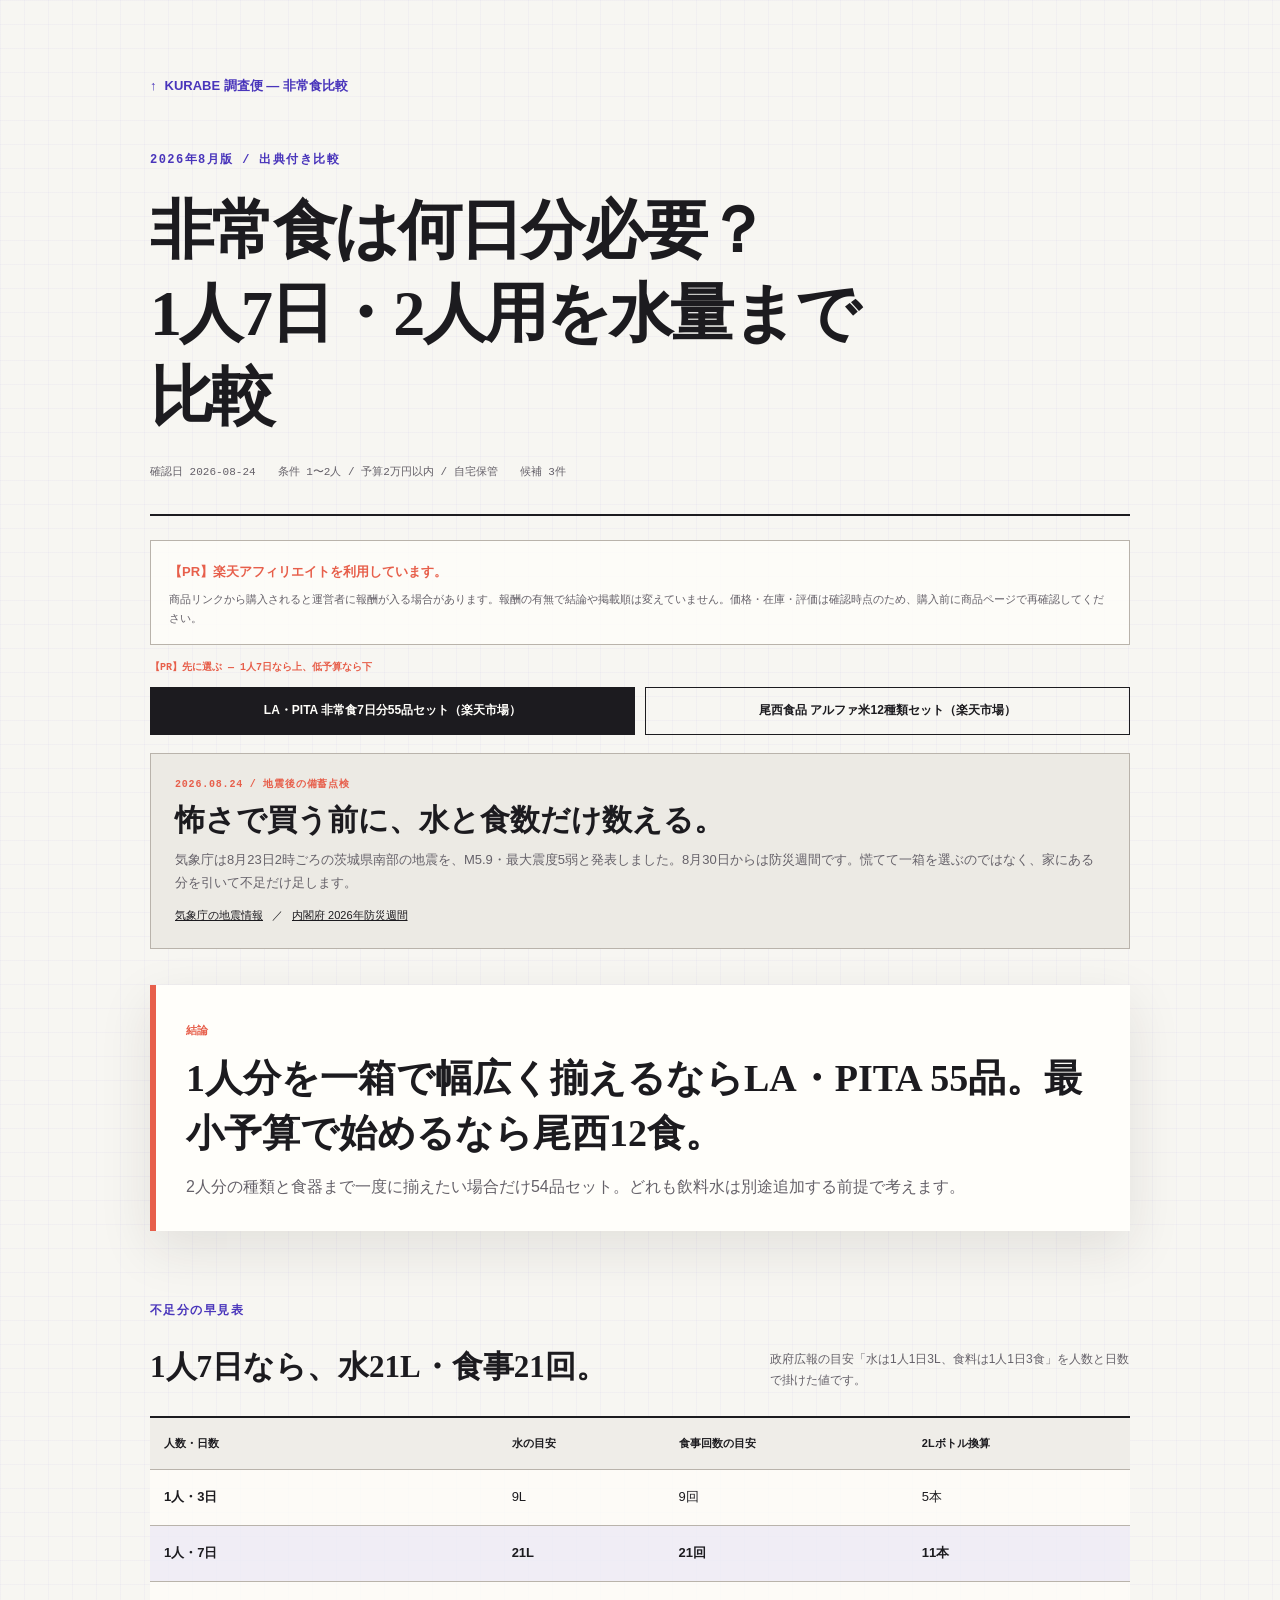
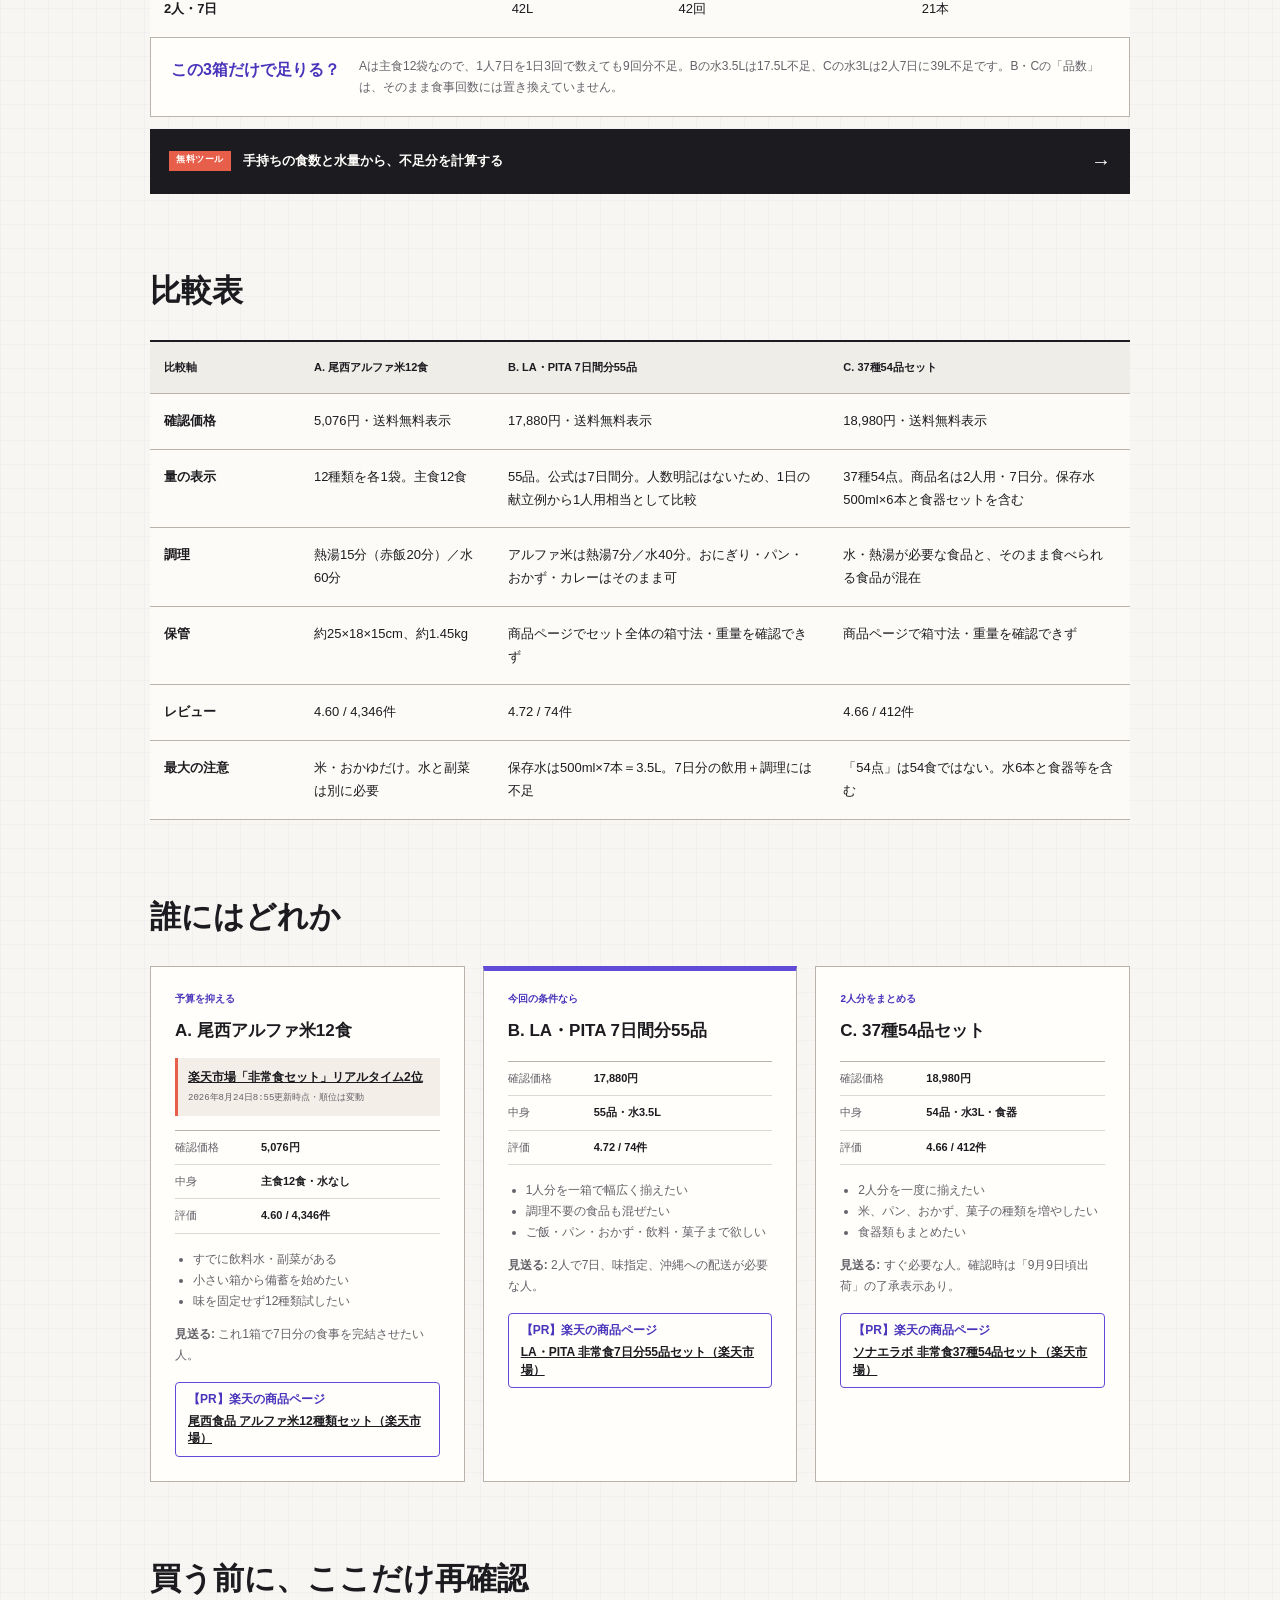
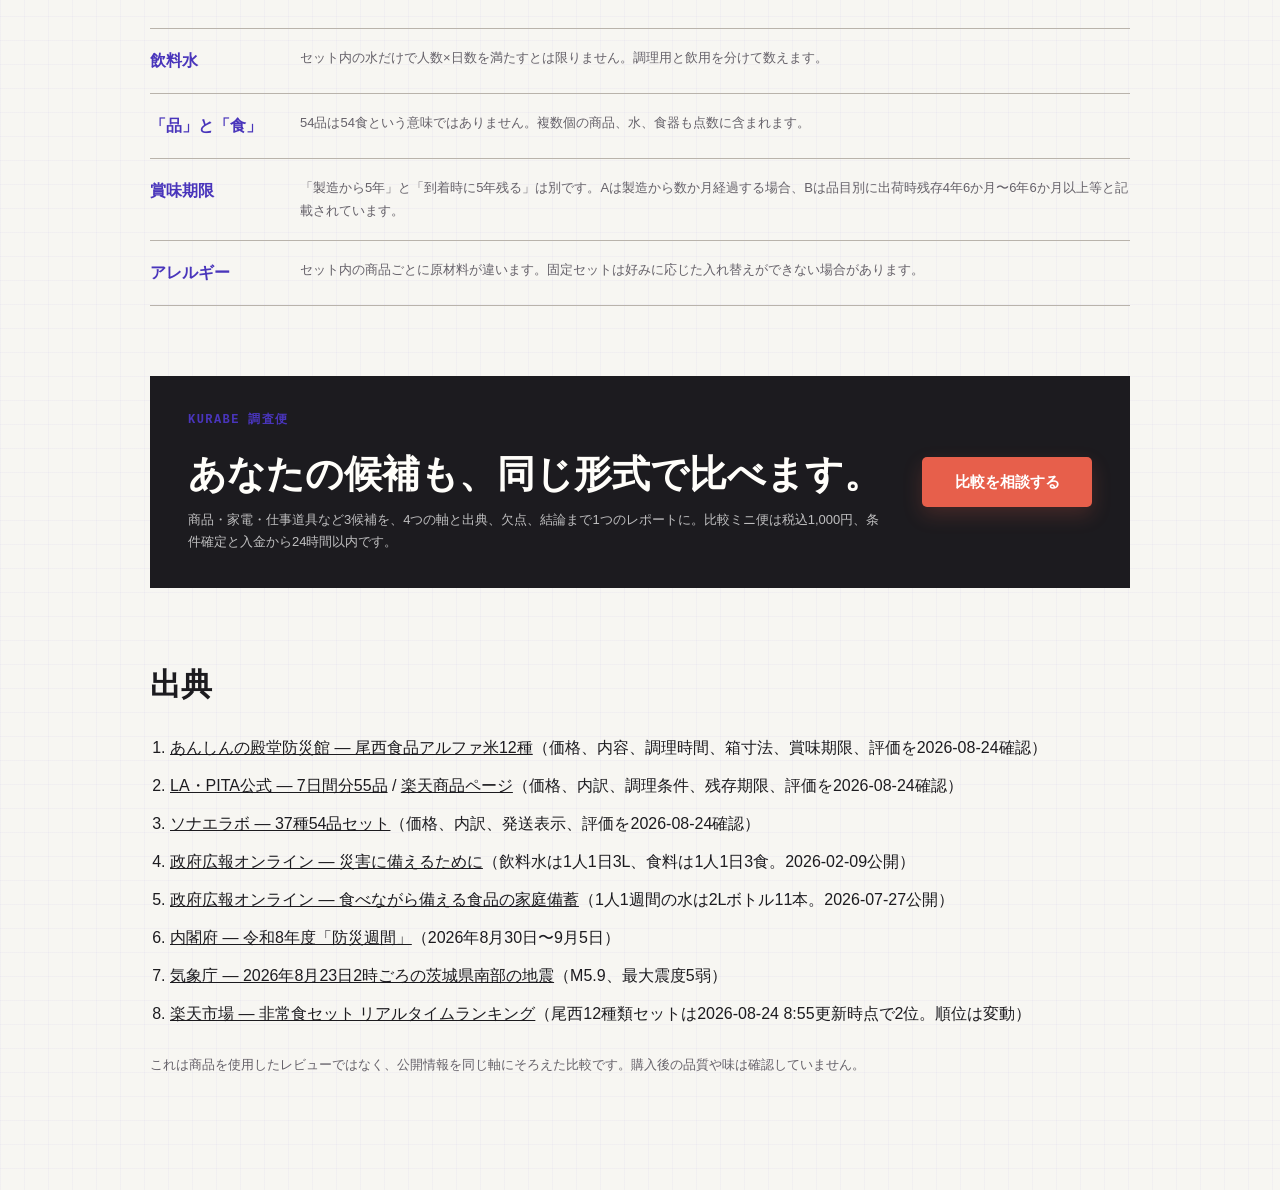
==== commit 5e5a70da: "add emergency stock shortage calculator" ====
--- a/index.html
+++ b/index.html
@@ -3,6 +3,8 @@
 <head>
   <meta charset="utf-8">
   <meta name="viewport" content="width=device-width, initial-scale=1">
+  <meta name="google-site-verification" content="DC_JT9OtznzdcwXBxX5tP7ejILFLYnPpgxCS5X9ggpE">
+  <meta name="msvalidate.01" content="34A344C1FAB7AF780ADB30B27889F18B">
   <meta name="description" content="2026年8月版。地震後の備蓄点検として、非常食セット3候補を1人7日分・2人用・12食で比較。必要な水と食数、不足分、価格、保存条件を出典付きで確認。">
   <meta name="theme-color" content="#f7f6f2">
   <meta property="og:type" content="article">
@@ -102,6 +104,7 @@
         <b>この3箱だけで足りる？</b>
         <p>Aは主食12袋なので、1人7日を1日3回で数えても9回分不足。Bの水3.5Lは17.5L不足、Cの水3Lは2人7日に39L不足です。B・Cの「品数」は、そのまま食事回数には置き換えていません。</p>
       </div>
+      <a class="quantity-calculator-link" href="calculator.html"><span>無料ツール</span>手持ちの食数と水量から、不足分を計算する <b aria-hidden="true">→</b></a>
     </section>
 
     <section class="report-section" aria-labelledby="comparison-title">
--- a/styles.css
+++ b/styles.css
@@ -1229,6 +1229,930 @@
   min-width: 170px;
 }
 
+.quantity-calculator-link {
+  display: flex;
+  min-height: 58px;
+  margin-top: 12px;
+  padding: 14px 18px;
+  align-items: center;
+  gap: 12px;
+  border: 1px solid var(--ink);
+  background: var(--ink);
+  color: var(--white);
+  font-size: 13px;
+  font-weight: 800;
+  text-decoration: none;
+}
+
+.quantity-calculator-link span {
+  padding: 2px 7px;
+  background: var(--coral);
+  font-family: var(--utility);
+  font-size: 9px;
+  letter-spacing: 0.06em;
+}
+
+.quantity-calculator-link b {
+  margin-left: auto;
+  font-size: 20px;
+}
+
+.hero-offer-brief {
+  display: grid;
+  max-width: 610px;
+  margin: 16px 0 0;
+  padding: 13px 15px;
+  gap: 2px;
+  border-left: 4px solid var(--coral);
+  background: rgba(255, 254, 250, 0.72);
+  color: var(--ink);
+  font-size: 12px;
+}
+
+.hero-offer-brief span,
+.hero-offer-brief small {
+  color: var(--muted);
+}
+
+.hero-offer-brief small {
+  overflow-wrap: anywhere;
+  font-size: 10px;
+}
+
+.sample-honesty a {
+  display: block;
+  margin-top: 7px;
+  color: var(--violet-dark);
+  font-weight: 800;
+}
+
+/* Stock calculator — an emergency inventory ledger, not a dashboard. */
+.calc-page {
+  --calc-navy: #18243b;
+  --calc-navy-soft: #263653;
+  --calc-red: #d94e3d;
+  --calc-yellow: #f0c654;
+  --calc-blue: #dbe7ef;
+  --calc-paper: #f4f0e6;
+  --calc-line: #a9a69f;
+  background:
+    linear-gradient(rgba(24, 36, 59, 0.045) 1px, transparent 1px),
+    linear-gradient(90deg, rgba(24, 36, 59, 0.045) 1px, transparent 1px),
+    var(--calc-paper);
+  background-size: 28px 28px;
+  color: var(--calc-navy);
+  font-family: var(--sans);
+}
+
+.calc-page a:focus-visible,
+.calc-page button:focus-visible,
+.calc-page input:focus-visible {
+  outline: 3px solid rgba(217, 78, 61, 0.38);
+  outline-offset: 4px;
+}
+
+.calc-site-header {
+  display: flex;
+  width: min(1080px, calc(100% - 40px));
+  min-height: 72px;
+  margin: 0 auto;
+  align-items: center;
+  justify-content: space-between;
+  gap: 24px;
+  border-bottom: 2px solid var(--calc-navy);
+}
+
+.calc-wordmark {
+  display: inline-flex;
+  align-items: baseline;
+  gap: 10px;
+  text-decoration: none;
+}
+
+.calc-wordmark span {
+  font-family: var(--utility);
+  font-size: 20px;
+  font-weight: 900;
+  letter-spacing: 0.13em;
+}
+
+.calc-wordmark small {
+  padding-left: 10px;
+  border-left: 1px solid var(--calc-navy);
+  font-size: 11px;
+  font-weight: 800;
+  letter-spacing: 0.08em;
+}
+
+.calc-site-header nav {
+  display: flex;
+  gap: 18px;
+}
+
+.calc-site-header nav a {
+  min-height: 44px;
+  padding: 9px 0;
+  border-bottom: 2px solid transparent;
+  font-size: 12px;
+  font-weight: 800;
+  text-decoration: none;
+}
+
+.calc-site-header nav a:hover {
+  border-color: var(--calc-red);
+}
+
+.calc-shell {
+  width: min(1080px, calc(100% - 40px));
+  margin: 0 auto;
+  padding: 62px 0 100px;
+}
+
+.calc-kicker {
+  margin: 0 0 12px;
+  color: var(--calc-red);
+  font-family: var(--utility);
+  font-size: 11px;
+  font-weight: 900;
+  letter-spacing: 0.1em;
+  text-transform: uppercase;
+}
+
+.calc-hero {
+  display: grid;
+  padding: 24px 0 58px;
+  grid-template-columns: 230px minmax(0, 1fr);
+  align-items: center;
+  gap: clamp(40px, 7vw, 78px);
+  border-bottom: 1px solid var(--calc-navy);
+}
+
+.calc-hero > div {
+  min-width: 0;
+}
+
+.ration-stamp {
+  position: relative;
+  display: grid;
+  width: 220px;
+  min-height: 260px;
+  padding: 18px;
+  border: 5px solid var(--calc-navy);
+  place-items: center;
+  background:
+    repeating-linear-gradient(0deg, transparent 0 16px, rgba(24, 36, 59, 0.09) 16px 17px),
+    var(--calc-yellow);
+  box-shadow: 12px 12px 0 var(--calc-red);
+  transform: rotate(-1.2deg);
+}
+
+.ration-stamp::before,
+.ration-stamp::after {
+  position: absolute;
+  right: 10px;
+  left: 10px;
+  height: 7px;
+  background: repeating-linear-gradient(90deg, var(--calc-navy) 0 3px, transparent 3px 9px);
+  content: "";
+}
+
+.ration-stamp::before { top: 42px; }
+.ration-stamp::after { bottom: 42px; }
+
+.ration-stamp small,
+.ration-stamp span {
+  font-family: var(--utility);
+  font-size: 12px;
+  font-weight: 900;
+  letter-spacing: 0.25em;
+}
+
+.ration-stamp strong {
+  margin: -10px 0;
+  font-family: var(--utility);
+  font-size: 110px;
+  font-weight: 900;
+  line-height: 0.8;
+  letter-spacing: -0.12em;
+}
+
+.calc-hero h1,
+.stock-calculator h2,
+.calc-section h2 {
+  margin: 0;
+  font-family: var(--sans);
+  font-weight: 900;
+  letter-spacing: -0.045em;
+}
+
+.calc-hero h1 {
+  font-size: clamp(38px, 5.8vw, 66px);
+  line-height: 1.18;
+  overflow-wrap: anywhere;
+}
+
+.calc-lead {
+  max-width: 760px;
+  margin: 26px 0 0;
+  color: #3d4658;
+  font-size: 16px;
+}
+
+.calc-lead strong {
+  color: var(--calc-navy);
+}
+
+.calc-proofline {
+  display: flex;
+  margin-top: 26px;
+  flex-wrap: wrap;
+  gap: 8px;
+}
+
+.calc-proofline span {
+  max-width: 100%;
+  padding: 5px 9px;
+  border: 1px solid var(--calc-navy);
+  background: rgba(255, 255, 255, 0.45);
+  font-family: var(--utility);
+  font-size: 10px;
+  font-weight: 800;
+}
+
+.calc-pr-notice {
+  margin-top: 26px;
+  border-color: var(--calc-navy);
+  background: rgba(255, 255, 255, 0.68);
+}
+
+.stock-calculator {
+  margin-top: 46px;
+  border: 2px solid var(--calc-navy);
+  background: #fbfaf5;
+  box-shadow: 14px 14px 0 rgba(24, 36, 59, 0.12);
+}
+
+.stock-calculator-heading {
+  display: grid;
+  padding: 30px 34px;
+  grid-template-columns: minmax(0, 1fr) minmax(260px, 400px);
+  align-items: end;
+  gap: 32px;
+  border-bottom: 2px solid var(--calc-navy);
+}
+
+.stock-calculator-heading h2 {
+  font-size: clamp(28px, 4vw, 46px);
+  line-height: 1.2;
+}
+
+.stock-calculator-heading > p {
+  margin: 0;
+  color: #596171;
+  font-size: 12px;
+}
+
+.stock-calculator-grid {
+  display: grid;
+  grid-template-columns: minmax(330px, 0.9fr) minmax(410px, 1.1fr);
+}
+
+.stock-inputs {
+  padding: 28px 32px 34px;
+  border-right: 2px solid var(--calc-navy);
+}
+
+.stock-field {
+  display: block;
+  margin: 0;
+  padding: 16px 0;
+  border: 0;
+  border-bottom: 1px solid var(--calc-line);
+}
+
+.stock-field > span:first-child,
+.stock-field legend {
+  display: flex;
+  margin: 0 0 9px;
+  align-items: center;
+  gap: 9px;
+  color: #394356;
+  font-size: 12px;
+  font-weight: 800;
+}
+
+.stock-field b {
+  color: var(--calc-red);
+  font-family: var(--utility);
+  font-size: 10px;
+}
+
+.stock-number {
+  display: grid;
+  grid-template-columns: minmax(0, 1fr) 36px;
+  align-items: end;
+  gap: 8px;
+}
+
+.stock-number input {
+  width: 100%;
+  min-height: 54px;
+  padding: 4px 10px;
+  border: 0;
+  border-bottom: 3px solid var(--calc-navy);
+  border-radius: 0;
+  background: var(--calc-blue);
+  color: var(--calc-navy);
+  font-family: var(--utility);
+  font-size: 30px;
+  font-weight: 900;
+}
+
+.stock-number em {
+  padding-bottom: 9px;
+  font-style: normal;
+  font-weight: 900;
+}
+
+.stock-field small {
+  display: block;
+  margin-top: 6px;
+  color: #6b6f77;
+  font-size: 10px;
+}
+
+.stock-days > div {
+  display: grid;
+  grid-template-columns: repeat(2, minmax(0, 1fr));
+  gap: 8px;
+}
+
+.stock-days label {
+  position: relative;
+  cursor: pointer;
+}
+
+.stock-days input {
+  position: absolute;
+  opacity: 0;
+}
+
+.stock-days label span {
+  display: flex;
+  min-height: 50px;
+  padding: 9px 12px;
+  border: 2px solid var(--calc-navy);
+  align-items: center;
+  justify-content: center;
+  background: transparent;
+  font-size: 13px;
+  font-weight: 900;
+}
+
+.stock-days input:checked + span {
+  background: var(--calc-navy);
+  color: white;
+}
+
+.stock-days input:focus-visible + span {
+  outline: 3px solid rgba(217, 78, 61, 0.38);
+  outline-offset: 4px;
+}
+
+.stock-form-actions {
+  display: grid;
+  margin-top: 24px;
+  grid-template-columns: 1fr auto;
+  gap: 9px;
+}
+
+.stock-calculate,
+.stock-reset {
+  min-height: 50px;
+  padding: 10px 16px;
+  border: 2px solid var(--calc-navy);
+  border-radius: 0;
+  font-family: var(--sans);
+  font-weight: 900;
+  cursor: pointer;
+}
+
+.stock-calculate {
+  background: var(--calc-red);
+  color: white;
+}
+
+.stock-reset {
+  background: transparent;
+  color: var(--calc-navy);
+}
+
+.stock-error {
+  margin: 14px 0 0;
+  padding: 9px 11px;
+  background: #ffe0db;
+  color: #791d13;
+  font-size: 12px;
+}
+
+.stock-results {
+  padding: 28px 32px 34px;
+  background:
+    linear-gradient(rgba(24, 36, 59, 0.04) 1px, transparent 1px),
+    #f0f5f7;
+  background-size: 100% 33px;
+}
+
+.result-label {
+  margin: 0;
+  font-family: var(--utility);
+  font-size: 10px;
+  font-weight: 900;
+  letter-spacing: 0.08em;
+}
+
+.stock-results h3 {
+  margin: 4px 0 8px;
+  font-size: 27px;
+  line-height: 1.25;
+}
+
+#stock-summary {
+  display: block;
+  min-height: 46px;
+  color: #535c6b;
+  font-size: 12px;
+}
+
+.result-ledger {
+  display: grid;
+  margin-top: 14px;
+  grid-template-columns: repeat(2, minmax(0, 1fr));
+  border-top: 2px solid var(--calc-navy);
+  border-left: 1px solid var(--calc-navy);
+}
+
+.result-ledger > div {
+  min-height: 142px;
+  padding: 16px;
+  border-right: 1px solid var(--calc-navy);
+  border-bottom: 1px solid var(--calc-navy);
+  background: rgba(255, 255, 255, 0.7);
+}
+
+.result-ledger > div > span {
+  display: block;
+  font-size: 11px;
+  font-weight: 800;
+}
+
+.result-ledger strong {
+  display: block;
+  margin: 3px 0;
+  font-family: var(--utility);
+  font-size: 42px;
+  line-height: 1;
+}
+
+.result-ledger strong small {
+  margin-left: 4px;
+  font-family: var(--sans);
+  font-size: 14px;
+}
+
+.result-ledger code {
+  color: #6a7180;
+  font-family: var(--utility);
+  font-size: 9px;
+}
+
+.result-ledger .shortage-row {
+  background: #ffebe6;
+}
+
+.result-ledger .shortage-row strong {
+  color: #b43325;
+}
+
+.coverage-note {
+  margin-top: 16px;
+  padding: 13px 15px;
+  border-left: 5px solid var(--calc-yellow);
+  background: white;
+}
+
+.coverage-note b {
+  font-size: 11px;
+}
+
+.coverage-note p {
+  margin: 2px 0 0;
+  color: #555e6b;
+  font-size: 11px;
+}
+
+.result-routes {
+  padding: 38px 34px 34px;
+  border-top: 2px solid var(--calc-navy);
+}
+
+.result-route-heading {
+  display: grid;
+  grid-template-columns: minmax(0, 1fr) minmax(260px, 380px);
+  align-items: end;
+  gap: 32px;
+}
+
+.result-route-heading .calc-kicker {
+  grid-column: 1 / -1;
+  margin-bottom: -22px;
+}
+
+.result-route-heading h3 {
+  margin: 0;
+  font-size: clamp(23px, 3vw, 34px);
+  line-height: 1.25;
+}
+
+.result-route-heading > p:last-child {
+  margin: 0;
+  color: #5c6471;
+  font-size: 11px;
+}
+
+.result-route-grid {
+  display: grid;
+  margin-top: 26px;
+  grid-template-columns: repeat(3, minmax(0, 1fr));
+  border-top: 2px solid var(--calc-navy);
+  border-left: 1px solid var(--calc-navy);
+}
+
+.result-route-grid article {
+  display: flex;
+  min-width: 0;
+  min-height: 340px;
+  padding: 22px;
+  flex-direction: column;
+  border-right: 1px solid var(--calc-navy);
+  border-bottom: 1px solid var(--calc-navy);
+}
+
+.result-route-grid h4 {
+  margin: 13px 0 8px;
+  font-size: 19px;
+  line-height: 1.35;
+}
+
+.result-route-grid article > p {
+  margin: 0;
+  color: #5a616d;
+  font-size: 11px;
+}
+
+.route-number {
+  font-family: var(--utility);
+  font-size: 9px;
+  font-weight: 900;
+  letter-spacing: 0.07em;
+}
+
+.calc-pr-link {
+  margin-top: auto;
+}
+
+.calc-pr-link a {
+  min-height: 70px;
+}
+
+.route-service {
+  background: var(--calc-navy);
+  color: white;
+}
+
+.result-route-grid .route-service > p {
+  color: rgba(255, 255, 255, 0.72);
+}
+
+.route-service .button {
+  margin-top: auto;
+  border-radius: 0;
+}
+
+.route-service-detail {
+  display: inline-flex;
+  min-height: 42px;
+  align-items: center;
+  justify-content: center;
+  color: white;
+  font-size: 11px;
+  font-weight: 800;
+}
+
+.route-service small {
+  overflow-wrap: anywhere;
+  color: rgba(255, 255, 255, 0.62);
+  font-size: 9px;
+}
+
+.price-note {
+  margin: 14px 0 0;
+  color: #686d75;
+  font-size: 10px;
+}
+
+.price-note a {
+  font-weight: 800;
+}
+
+.calc-section {
+  margin-top: 86px;
+}
+
+.calc-section-heading {
+  display: grid;
+  margin-bottom: 24px;
+  grid-template-columns: minmax(0, 1fr) minmax(220px, 340px);
+  align-items: end;
+  gap: 28px;
+}
+
+.calc-section-heading .calc-kicker {
+  grid-column: 1 / -1;
+  margin-bottom: -18px;
+}
+
+.calc-section h2 {
+  font-size: clamp(29px, 4vw, 44px);
+  line-height: 1.2;
+}
+
+.calc-section-heading > p:last-child {
+  margin: 0;
+  color: #606775;
+  font-size: 12px;
+}
+
+.ration-table-wrap {
+  overflow-x: auto;
+  border-top: 3px solid var(--calc-navy);
+}
+
+.ration-table {
+  width: 100%;
+  min-width: 650px;
+  border-collapse: collapse;
+  background: rgba(255, 255, 255, 0.68);
+}
+
+.ration-table th,
+.ration-table td {
+  padding: 14px 16px;
+  border-right: 1px solid var(--calc-line);
+  border-bottom: 1px solid var(--calc-line);
+  text-align: left;
+}
+
+.ration-table th {
+  background: var(--calc-navy);
+  color: white;
+  font-size: 11px;
+}
+
+.ration-table td {
+  font-family: var(--utility);
+  font-size: 12px;
+}
+
+.ration-table td strong {
+  font-size: 17px;
+}
+
+.ration-table .enough { color: #17664e; }
+.ration-table .lack { color: #a92f22; }
+
+.calc-caption {
+  margin: 14px 0 0;
+  color: #616875;
+  font-size: 11px;
+}
+
+.count-grid {
+  display: grid;
+  grid-template-columns: repeat(3, minmax(0, 1fr));
+  border-top: 2px solid var(--calc-navy);
+  border-left: 1px solid var(--calc-navy);
+}
+
+.count-grid article {
+  min-height: 230px;
+  padding: 24px;
+  border-right: 1px solid var(--calc-navy);
+  border-bottom: 1px solid var(--calc-navy);
+  background: rgba(255, 255, 255, 0.55);
+}
+
+.count-grid article > span {
+  display: inline-grid;
+  width: 44px;
+  height: 44px;
+  place-items: center;
+  background: var(--calc-yellow);
+  font-family: var(--utility);
+  font-size: 11px;
+  font-weight: 900;
+}
+
+.count-grid h3 {
+  margin: 17px 0 7px;
+  font-size: 18px;
+}
+
+.count-grid p {
+  margin: 0;
+  color: #606775;
+  font-size: 12px;
+}
+
+.calc-safety ul {
+  margin: 0;
+  padding: 0;
+  border-top: 2px solid var(--calc-navy);
+  list-style: none;
+}
+
+.calc-safety li {
+  padding: 15px 12px;
+  border-bottom: 1px solid var(--calc-line);
+  font-size: 13px;
+}
+
+.calc-safety b {
+  color: var(--calc-red);
+}
+
+.calc-page .source-section {
+  padding-top: 0;
+  border-top: 0;
+}
+
+.calc-page .report-source-list {
+  border-top-color: var(--calc-navy);
+}
+
+.calc-footer {
+  width: min(1080px, calc(100% - 40px));
+  border-top: 2px solid var(--calc-navy);
+  color: #5f6671;
+}
+
+.calc-footer a {
+  font-weight: 800;
+}
+
+@media (max-width: 860px) {
+  .calc-hero {
+    grid-template-columns: 170px minmax(0, 1fr);
+    gap: 34px;
+  }
+
+  .ration-stamp {
+    width: 160px;
+    min-height: 200px;
+  }
+
+  .ration-stamp strong {
+    font-size: 78px;
+  }
+
+  .stock-calculator-heading,
+  .result-route-heading,
+  .calc-section-heading {
+    grid-template-columns: 1fr;
+    align-items: start;
+  }
+
+  .result-route-heading .calc-kicker,
+  .calc-section-heading .calc-kicker {
+    margin-bottom: -18px;
+  }
+
+  .stock-calculator-grid {
+    grid-template-columns: 1fr;
+  }
+
+  .stock-inputs {
+    border-right: 0;
+    border-bottom: 2px solid var(--calc-navy);
+  }
+
+  .result-route-grid,
+  .count-grid {
+    grid-template-columns: 1fr;
+  }
+
+  .result-route-grid article {
+    min-height: 0;
+  }
+
+  .calc-pr-link,
+  .route-service .button {
+    margin-top: 24px;
+  }
+}
+
+@media (max-width: 580px) {
+  .calc-page {
+    overflow-x: hidden;
+  }
+
+  .calc-site-header,
+  .calc-shell,
+  .calc-footer {
+    width: min(100% - 28px, 1080px);
+  }
+
+  .calc-site-header {
+    min-height: 64px;
+  }
+
+  .calc-wordmark span {
+    font-size: 16px;
+  }
+
+  .calc-wordmark small,
+  .calc-site-header nav a:first-child {
+    display: none;
+  }
+
+  .calc-shell {
+    padding-top: 36px;
+  }
+
+  .calc-hero {
+    padding-top: 10px;
+    grid-template-columns: 1fr;
+  }
+
+  .ration-stamp {
+    width: 118px;
+    min-height: 132px;
+    padding: 10px;
+    border-width: 4px;
+    box-shadow: 7px 7px 0 var(--calc-red);
+  }
+
+  .ration-stamp strong {
+    font-size: 58px;
+  }
+
+  .ration-stamp small,
+  .ration-stamp span {
+    font-size: 8px;
+  }
+
+  .ration-stamp::before { top: 27px; }
+  .ration-stamp::after { bottom: 27px; }
+
+  .calc-hero h1 {
+    font-size: clamp(35px, 10.5vw, 48px);
+  }
+
+  .calc-lead {
+    font-size: 14px;
+  }
+
+  .stock-calculator-heading,
+  .stock-inputs,
+  .stock-results,
+  .result-routes {
+    padding-right: 18px;
+    padding-left: 18px;
+  }
+
+  .stock-form-actions {
+    grid-template-columns: 1fr;
+  }
+
+  .result-ledger {
+    grid-template-columns: 1fr;
+  }
+
+  .result-ledger > div {
+    min-height: 118px;
+  }
+
+  .result-route-heading .calc-kicker,
+  .calc-section-heading .calc-kicker {
+    margin-bottom: -14px;
+  }
+
+  .quantity-calculator-link {
+    align-items: flex-start;
+    flex-wrap: wrap;
+  }
+}
+
 @keyframes circle-in {
   to {
     opacity: 1;
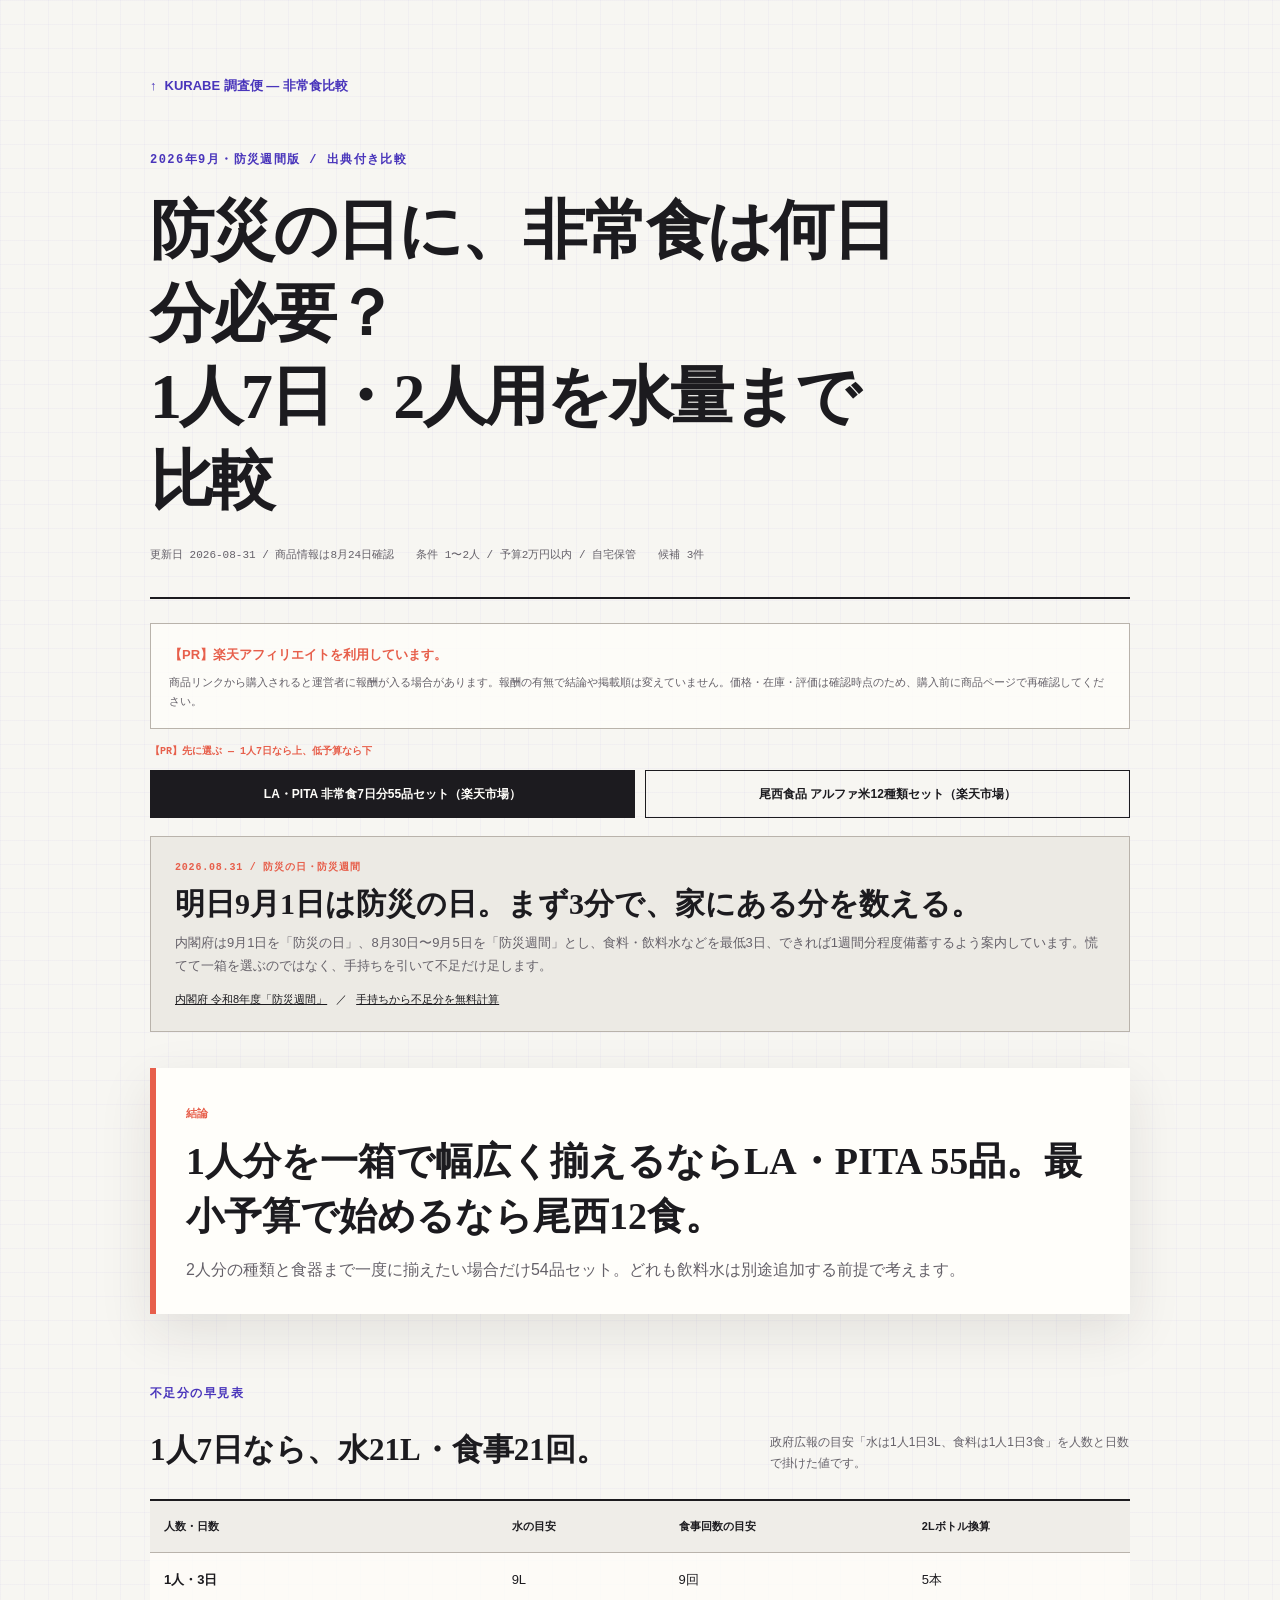
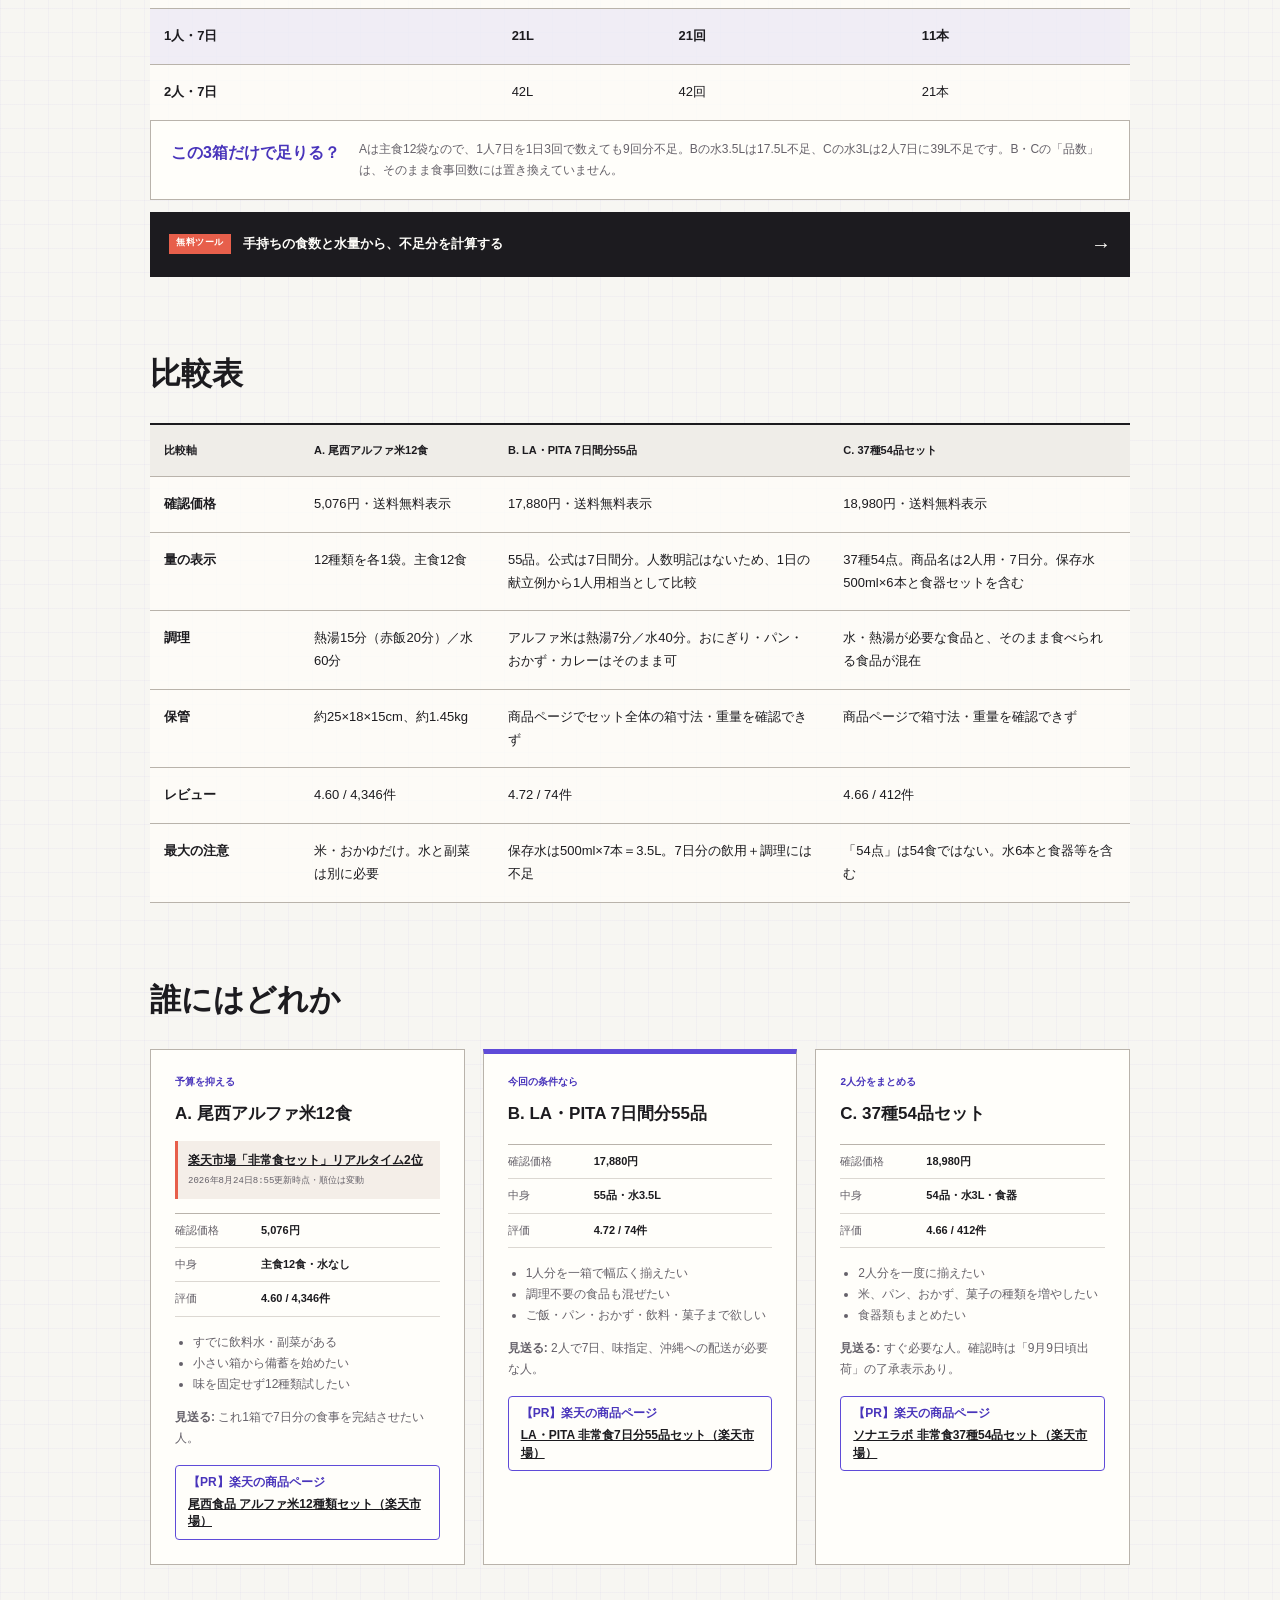
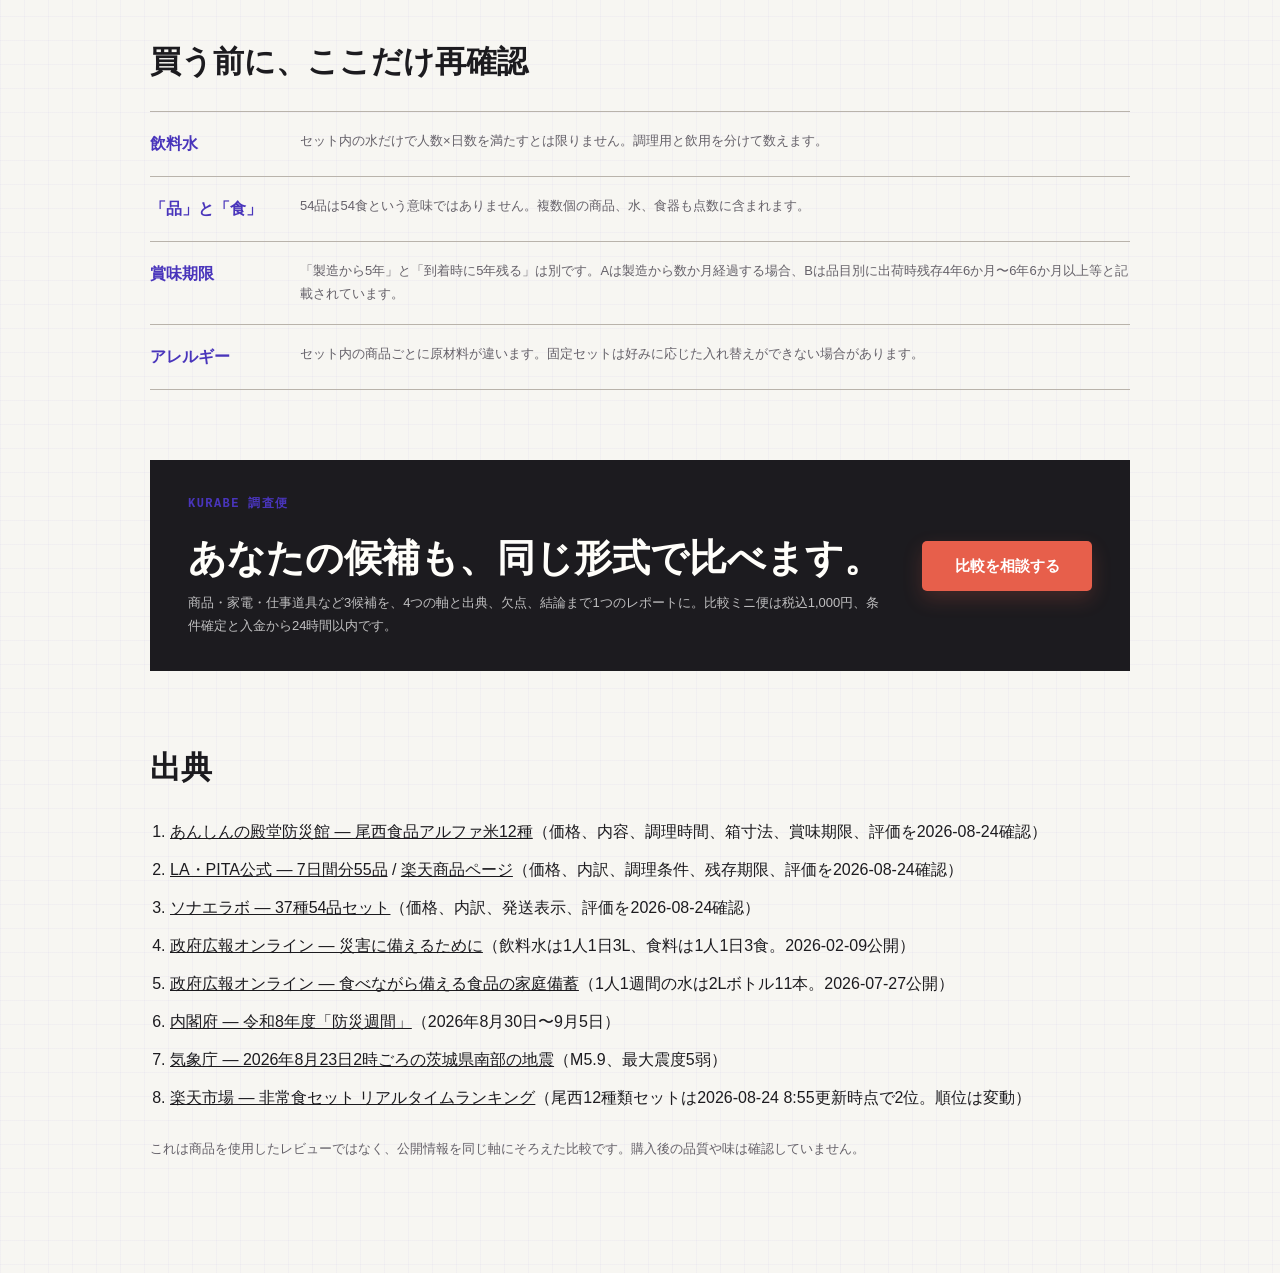
==== commit 6d3c129c: "refresh site for disaster preparedness week" ====
--- a/index.html
+++ b/index.html
@@ -5,13 +5,13 @@
   <meta name="viewport" content="width=device-width, initial-scale=1">
   <meta name="google-site-verification" content="DC_JT9OtznzdcwXBxX5tP7ejILFLYnPpgxCS5X9ggpE">
   <meta name="msvalidate.01" content="34A344C1FAB7AF780ADB30B27889F18B">
-  <meta name="description" content="2026年8月版。地震後の備蓄点検として、非常食セット3候補を1人7日分・2人用・12食で比較。必要な水と食数、不足分、価格、保存条件を出典付きで確認。">
+  <meta name="description" content="2026年9月・防災週間版。防災の日に見直したい非常食を、1人7日分・2人用・12食で比較。必要な水と食数、不足分、価格、保存条件を出典付きで確認。">
   <meta name="theme-color" content="#f7f6f2">
   <meta property="og:type" content="article">
   <meta property="og:locale" content="ja_JP">
   <meta property="og:site_name" content="KURABE 調査便">
-  <meta property="og:title" content="非常食は何日分必要？1人7日・2人用を水量まで比較【2026年8月】">
-  <meta property="og:description" content="1人7日で水21L・食事21回が目安。尾西12食、LA・PITA 55品、ソナエラボ37種54品の不足分まで出典付き比較。">
+  <meta property="og:title" content="防災の日に非常食は何日分必要？1人7日・2人用を比較【2026年9月】">
+  <meta property="og:description" content="防災週間に3分で備蓄点検。1人7日で水21L・食事21回を目安に、手持ちから不足分を確認できます。">
   <meta property="og:url" content="https://gangbenhui98-dot.github.io/kurabe-research-sample/">
   <meta property="og:image" content="https://gangbenhui98-dot.github.io/kurabe-research-sample/og-image.jpg">
   <meta property="og:image:type" content="image/jpeg">
@@ -20,17 +20,17 @@
   <meta property="og:image:alt" content="非常食は何日分必要か、水と食数の目安を示した比較図">
   <meta name="twitter:card" content="summary_large_image">
   <meta name="twitter:image" content="https://gangbenhui98-dot.github.io/kurabe-research-sample/og-image.jpg">
-  <title>非常食は何日分必要？1人7日・2人用を水量まで比較【2026年8月】</title>
+  <title>防災の日に非常食は何日分必要？1人7日・2人用を比較【2026年9月】</title>
   <link rel="canonical" href="https://gangbenhui98-dot.github.io/kurabe-research-sample/">
   <link rel="stylesheet" href="styles.css">
   <script type="application/ld+json">
   {
     "@context": "https://schema.org",
     "@type": "Article",
-    "headline": "非常食は何日分必要？1人7日・2人用を水量まで比較【2026年8月】",
-    "description": "1人7日で水21L・食事21回が目安。尾西12食、LA・PITA 55品、ソナエラボ37種54品の不足分まで出典付き比較。",
+    "headline": "防災の日に非常食は何日分必要？1人7日・2人用を比較【2026年9月】",
+    "description": "防災週間に3分で備蓄点検。1人7日で水21L・食事21回を目安に、手持ちから不足分を確認できます。",
     "datePublished": "2026-08-24",
-    "dateModified": "2026-08-24",
+    "dateModified": "2026-08-31",
     "inLanguage": "ja-JP",
     "isAccessibleForFree": true,
     "image": "https://gangbenhui98-dot.github.io/kurabe-research-sample/og-image.jpg",
@@ -47,10 +47,10 @@
     <a class="report-back" href="#top"><span aria-hidden="true">↑</span> KURABE 調査便 — 非常食比較</a>
 
     <header class="report-header">
-      <p class="kicker">2026年8月版 / 出典付き比較</p>
-      <h1>非常食は何日分必要？<br>1人7日・2人用を水量まで比較</h1>
+      <p class="kicker">2026年9月・防災週間版 / 出典付き比較</p>
+      <h1>防災の日に、非常食は何日分必要？<br>1人7日・2人用を水量まで比較</h1>
       <div class="report-meta">
-        <span>確認日 2026-08-24</span>
+        <span>更新日 2026-08-31 / 商品情報は8月24日確認</span>
         <span>条件 1〜2人 / 予算2万円以内 / 自宅保管</span>
         <span>候補 3件</span>
       </div>
@@ -68,10 +68,10 @@
     </nav>
 
     <aside class="timely-note" aria-labelledby="timely-title">
-      <p class="timely-date">2026.08.24 / 地震後の備蓄点検</p>
-      <h2 id="timely-title">怖さで買う前に、水と食数だけ数える。</h2>
-      <p>気象庁は8月23日2時ごろの茨城県南部の地震を、M5.9・最大震度5弱と発表しました。8月30日からは防災週間です。慌てて一箱を選ぶのではなく、家にある分を引いて不足だけ足します。</p>
-      <p class="timely-source"><a href="https://www.data.jma.go.jp/eew/data/nc/fc_hist/2026/08/20260823020050/index.html" rel="noopener" target="_blank">気象庁の地震情報</a><span>／</span><a href="https://www.bousai.go.jp/kyoiku/week/r8bousaiweek.html" rel="noopener" target="_blank">内閣府 2026年防災週間</a></p>
+      <p class="timely-date">2026.08.31 / 防災の日・防災週間</p>
+      <h2 id="timely-title">明日9月1日は防災の日。まず3分で、家にある分を数える。</h2>
+      <p>内閣府は9月1日を「防災の日」、8月30日〜9月5日を「防災週間」とし、食料・飲料水などを最低3日、できれば1週間分程度備蓄するよう案内しています。慌てて一箱を選ぶのではなく、手持ちを引いて不足だけ足します。</p>
+      <p class="timely-source"><a href="https://www.bousai.go.jp/kyoiku/week/r8bousaiweek.html" rel="noopener" target="_blank">内閣府 令和8年度「防災週間」</a><span>／</span><a href="calculator.html">手持ちから不足分を無料計算</a></p>
     </aside>
 
     <section class="report-answer" aria-labelledby="answer-title">
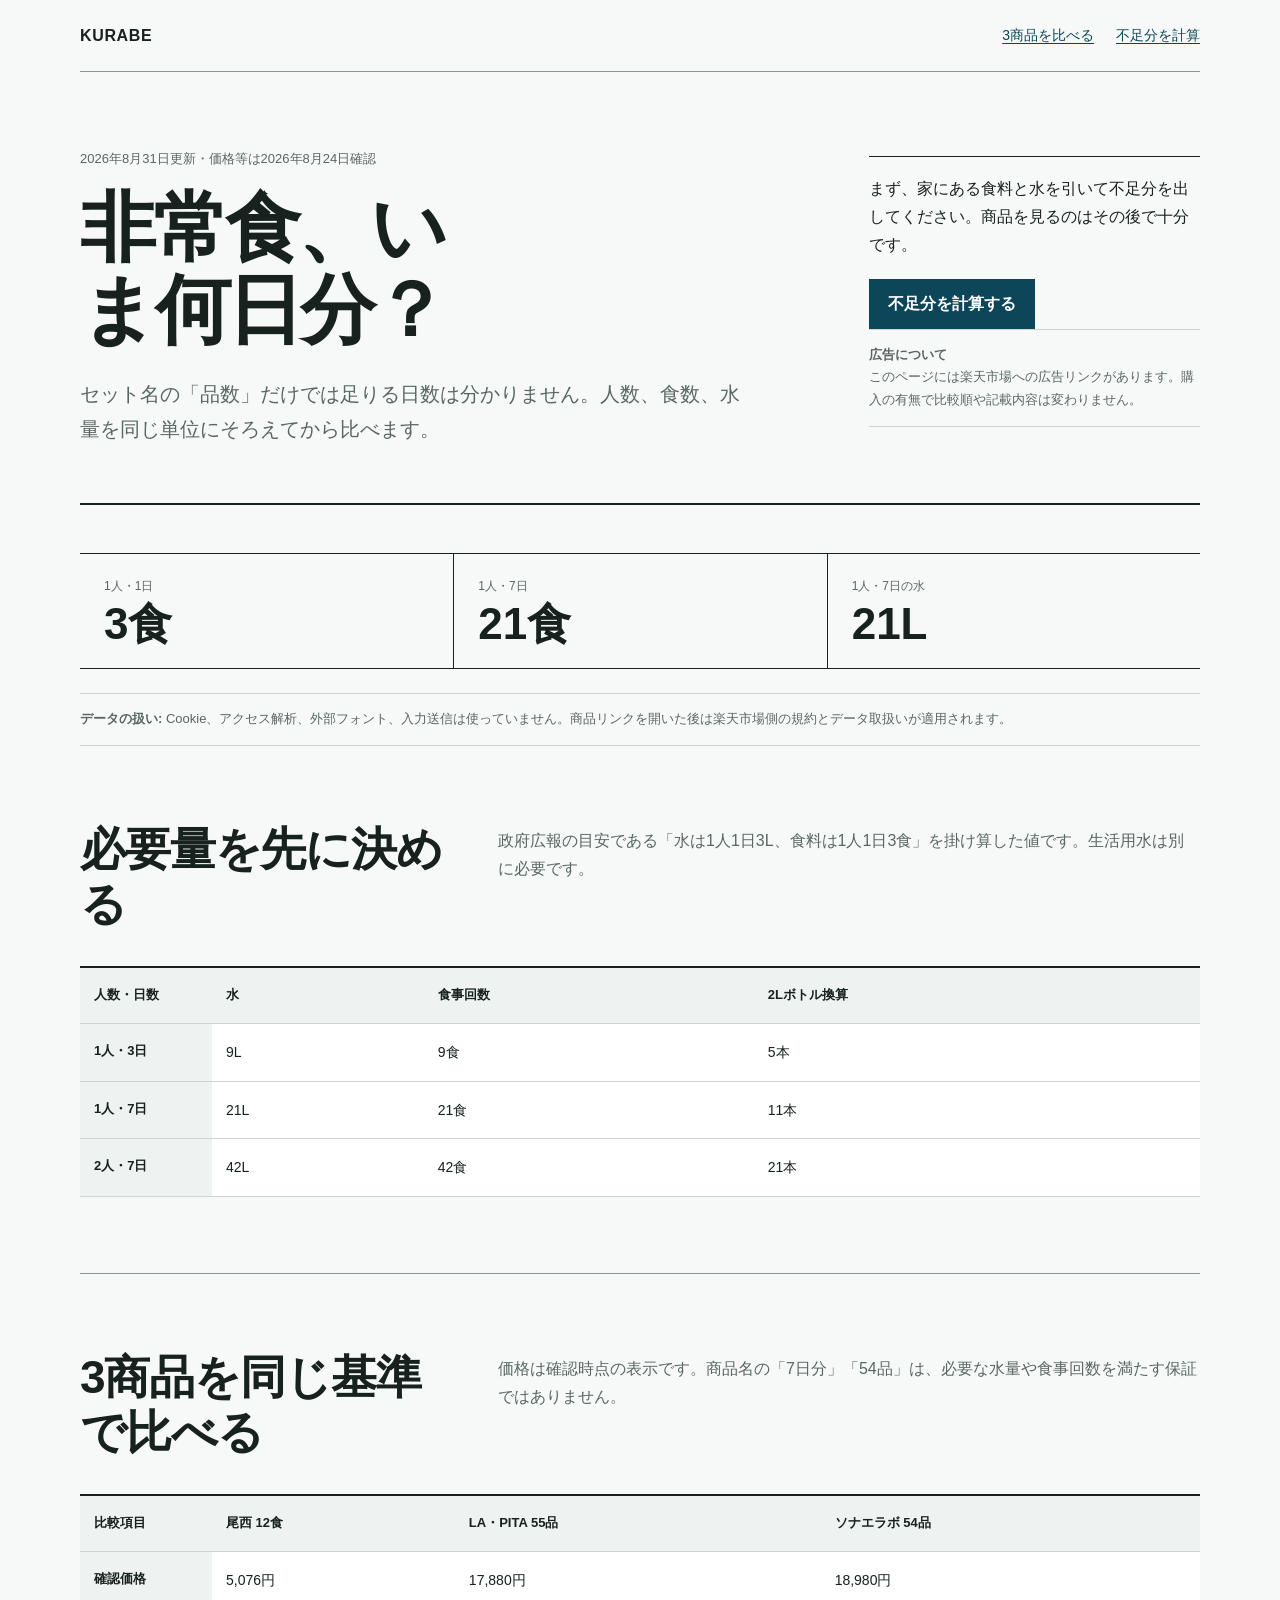
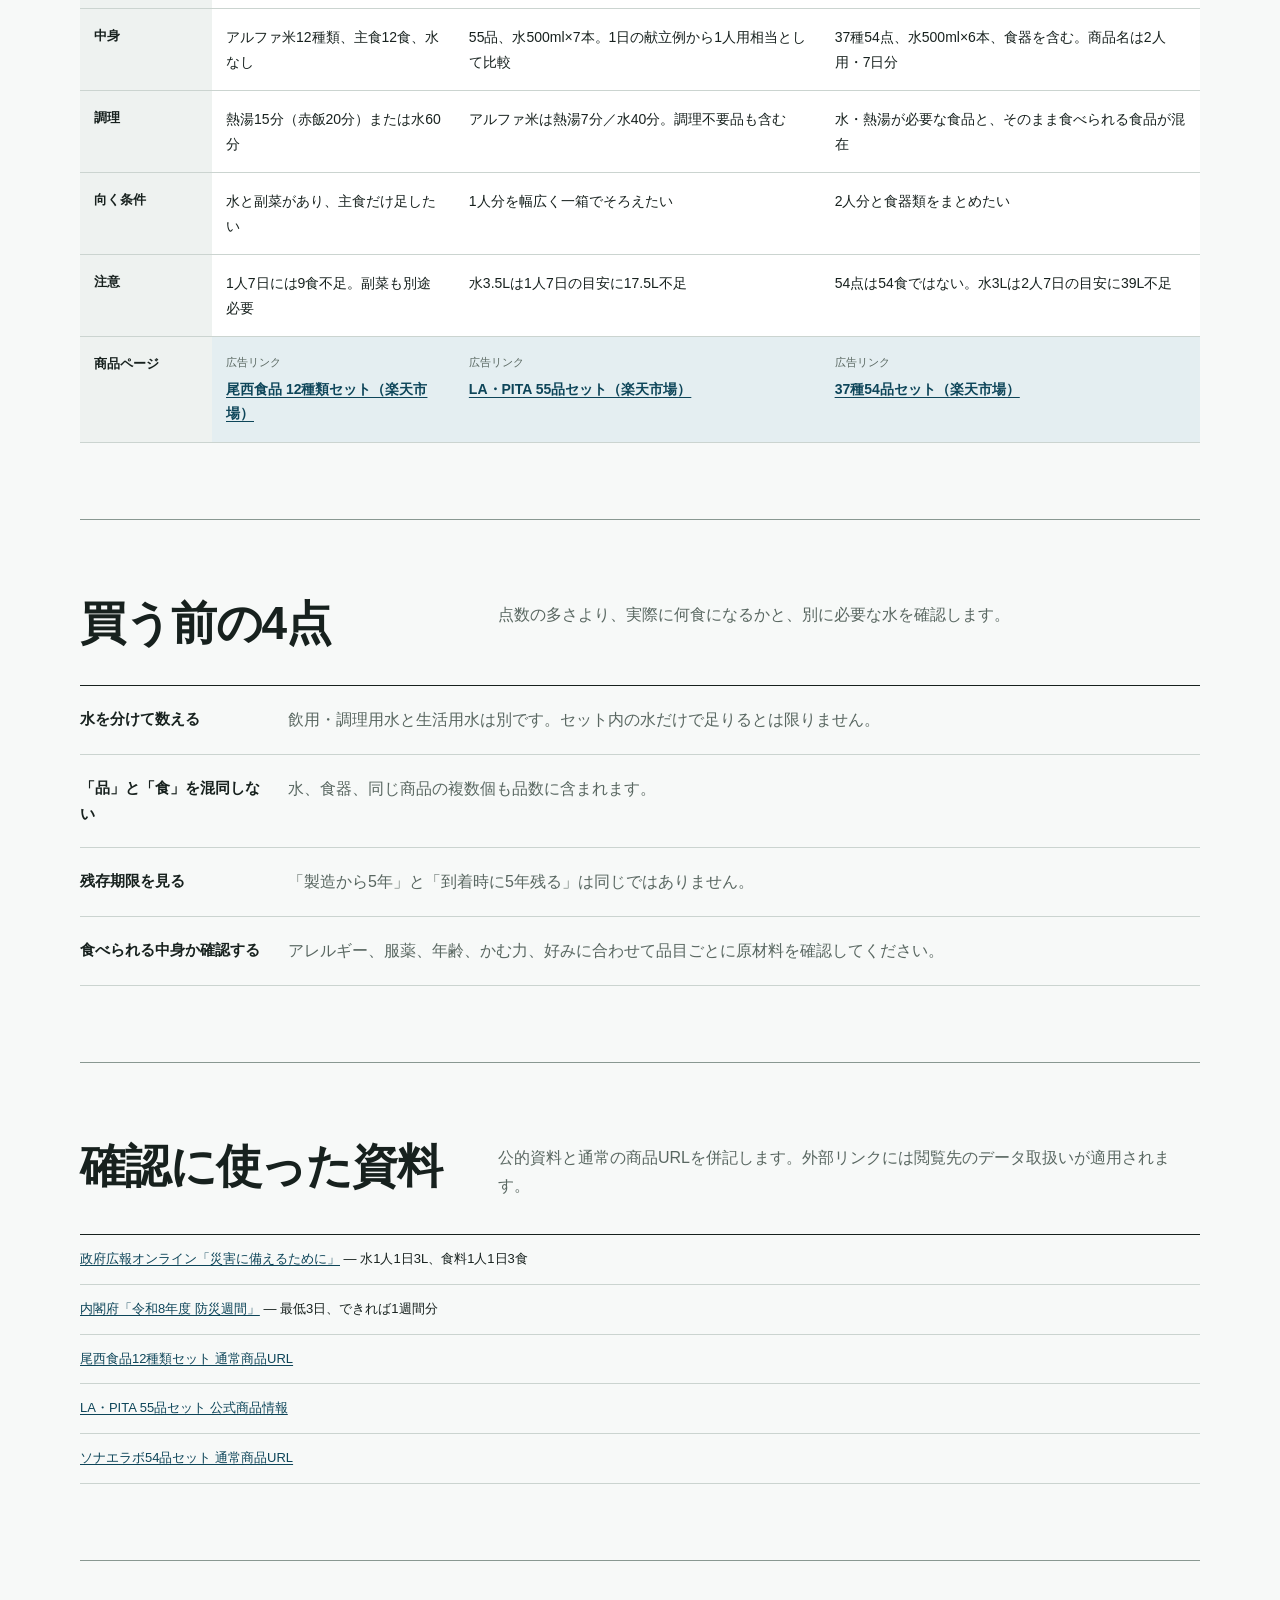
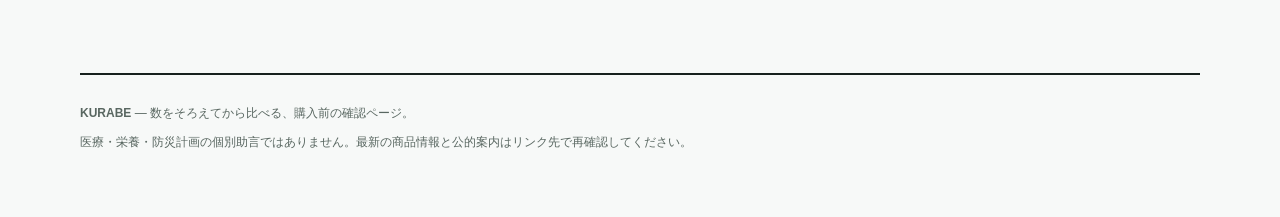
==== commit 580fd48d: "harden public site and replace salesy UI" ====
--- a/index.html
+++ b/index.html
@@ -3,251 +3,128 @@
 <head>
   <meta charset="utf-8">
   <meta name="viewport" content="width=device-width, initial-scale=1">
+  <meta http-equiv="Content-Security-Policy" content="default-src 'self'; base-uri 'none'; form-action 'none'; object-src 'none'; frame-src 'none'; connect-src 'none'; img-src 'self' data:; media-src 'none'; font-src 'none'; style-src 'self'; script-src 'self'; worker-src 'none'; manifest-src 'none'; upgrade-insecure-requests">
+  <meta name="referrer" content="no-referrer">
+  <meta name="robots" content="index,follow,max-image-preview:large">
   <meta name="google-site-verification" content="DC_JT9OtznzdcwXBxX5tP7ejILFLYnPpgxCS5X9ggpE">
   <meta name="msvalidate.01" content="34A344C1FAB7AF780ADB30B27889F18B">
-  <meta name="description" content="2026年9月・防災週間版。防災の日に見直したい非常食を、1人7日分・2人用・12食で比較。必要な水と食数、不足分、価格、保存条件を出典付きで確認。">
-  <meta name="theme-color" content="#f7f6f2">
+  <meta name="description" content="非常食が何日分あるかを先に計算し、3商品の中身・水量・注意点を同じ基準で比べます。入力や行動データは保存・送信しません。">
   <meta property="og:type" content="article">
   <meta property="og:locale" content="ja_JP">
-  <meta property="og:site_name" content="KURABE 調査便">
-  <meta property="og:title" content="防災の日に非常食は何日分必要？1人7日・2人用を比較【2026年9月】">
-  <meta property="og:description" content="防災週間に3分で備蓄点検。1人7日で水21L・食事21回を目安に、手持ちから不足分を確認できます。">
+  <meta property="og:site_name" content="KURABE">
+  <meta property="og:title" content="非常食、いま何日分？｜KURABE">
+  <meta property="og:description" content="1人1日3食・水3Lを基準に、不足量と3商品の違いを確認。">
   <meta property="og:url" content="https://gangbenhui98-dot.github.io/kurabe-research-sample/">
   <meta property="og:image" content="https://gangbenhui98-dot.github.io/kurabe-research-sample/og-image.jpg">
-  <meta property="og:image:type" content="image/jpeg">
-  <meta property="og:image:width" content="1200">
-  <meta property="og:image:height" content="630">
-  <meta property="og:image:alt" content="非常食は何日分必要か、水と食数の目安を示した比較図">
   <meta name="twitter:card" content="summary_large_image">
-  <meta name="twitter:image" content="https://gangbenhui98-dot.github.io/kurabe-research-sample/og-image.jpg">
-  <title>防災の日に非常食は何日分必要？1人7日・2人用を比較【2026年9月】</title>
   <link rel="canonical" href="https://gangbenhui98-dot.github.io/kurabe-research-sample/">
   <link rel="stylesheet" href="styles.css">
-  <script type="application/ld+json">
-  {
-    "@context": "https://schema.org",
-    "@type": "Article",
-    "headline": "防災の日に非常食は何日分必要？1人7日・2人用を比較【2026年9月】",
-    "description": "防災週間に3分で備蓄点検。1人7日で水21L・食事21回を目安に、手持ちから不足分を確認できます。",
-    "datePublished": "2026-08-24",
-    "dateModified": "2026-08-31",
-    "inLanguage": "ja-JP",
-    "isAccessibleForFree": true,
-    "image": "https://gangbenhui98-dot.github.io/kurabe-research-sample/og-image.jpg",
-    "mainEntityOfPage": "https://gangbenhui98-dot.github.io/kurabe-research-sample/",
-    "author": {
-      "@type": "Organization",
-      "name": "KURABE 調査便"
-    }
-  }
-  </script>
+  <title>非常食は何日分ある？3商品の中身と不足の数え方｜KURABE</title>
 </head>
-<body id="top">
-  <main class="report-shell">
-    <a class="report-back" href="#top"><span aria-hidden="true">↑</span> KURABE 調査便 — 非常食比較</a>
+<body>
+  <a class="skip-link" href="#content">本文へ移動</a>
+  <header class="site-header">
+    <a class="wordmark" href="index.html" aria-label="KURABE トップ">KURABE</a>
+    <nav aria-label="サイト内">
+      <a href="#compare">3商品を比べる</a>
+      <a href="calculator.html">不足分を計算</a>
+    </nav>
+  </header>
 
-    <header class="report-header">
-      <p class="kicker">2026年9月・防災週間版 / 出典付き比較</p>
-      <h1>防災の日に、非常食は何日分必要？<br>1人7日・2人用を水量まで比較</h1>
-      <div class="report-meta">
-        <span>更新日 2026-08-31 / 商品情報は8月24日確認</span>
-        <span>条件 1〜2人 / 予算2万円以内 / 自宅保管</span>
-        <span>候補 3件</span>
+  <main class="page" id="content">
+    <section class="hero" aria-labelledby="page-title">
+      <div>
+        <p class="date-line">2026年8月31日更新・価格等は2026年8月24日確認</p>
+        <h1 id="page-title">非常食、いま何日分？</h1>
+        <p class="hero-lead">セット名の「品数」だけでは足りる日数は分かりません。人数、食数、水量を同じ単位にそろえてから比べます。</p>
       </div>
-    </header>
-
-    <aside class="affiliate-notice">
-      <strong>【PR】楽天アフィリエイトを利用しています。</strong>
-      <p>商品リンクから購入されると運営者に報酬が入る場合があります。報酬の有無で結論や掲載順は変えていません。価格・在庫・評価は確認時点のため、購入前に商品ページで再確認してください。</p>
-    </aside>
-
-    <nav class="answer-actions" aria-label="先に商品を確認">
-      <span>【PR】先に選ぶ — 1人7日なら上、低予算なら下</span>
-      <a href="https://hb.afl.rakuten.co.jp/ichiba/56c954c4.e644c7ee.56c954c5.0a4de56a/?pc=https%3A%2F%2Fitem.rakuten.co.jp%2Fat-rescue%2F10002656%2F&link_type=text&ut=eyJwYWdlIjoiaXRlbSIsInR5cGUiOiJ0ZXh0Iiwic2l6ZSI6IjI0MHgyNDAiLCJuYW0iOjEsIm5hbXAiOiJyaWdodCIsImNvbSI6MSwiY29tcCI6ImRvd24iLCJwcmljZSI6MCwiYm9yIjoxLCJjb2wiOjEsImJidG4iOjEsInByb2QiOjAsImFtcCI6ZmFsc2V9" target="_blank" rel="nofollow sponsored noopener" style="word-wrap:break-word;">LA・PITA 非常食7日分55品セット（楽天市場）</a>
-      <a href="https://hb.afl.rakuten.co.jp/ichiba/56c95086.3df38bd8.56c95087.baa4cc4c/?pc=https%3A%2F%2Fitem.rakuten.co.jp%2Fbousaikan%2F477126%2F&link_type=text&ut=eyJwYWdlIjoiaXRlbSIsInR5cGUiOiJ0ZXh0Iiwic2l6ZSI6IjI0MHgyNDAiLCJuYW0iOjEsIm5hbXAiOiJyaWdodCIsImNvbSI6MSwiY29tcCI6ImRvd24iLCJwcmljZSI6MCwiYm9yIjoxLCJjb2wiOjEsImJidG4iOjEsInByb2QiOjAsImFtcCI6ZmFsc2V9" target="_blank" rel="nofollow sponsored noopener" style="word-wrap:break-word;">尾西食品 アルファ米12種類セット（楽天市場）</a>
-    </nav>
-
-    <aside class="timely-note" aria-labelledby="timely-title">
-      <p class="timely-date">2026.08.31 / 防災の日・防災週間</p>
-      <h2 id="timely-title">明日9月1日は防災の日。まず3分で、家にある分を数える。</h2>
-      <p>内閣府は9月1日を「防災の日」、8月30日〜9月5日を「防災週間」とし、食料・飲料水などを最低3日、できれば1週間分程度備蓄するよう案内しています。慌てて一箱を選ぶのではなく、手持ちを引いて不足だけ足します。</p>
-      <p class="timely-source"><a href="https://www.bousai.go.jp/kyoiku/week/r8bousaiweek.html" rel="noopener" target="_blank">内閣府 令和8年度「防災週間」</a><span>／</span><a href="calculator.html">手持ちから不足分を無料計算</a></p>
-    </aside>
-
-    <section class="report-answer" aria-labelledby="answer-title">
-      <span>結論</span>
-      <h2 id="answer-title">1人分を一箱で幅広く揃えるならLA・PITA 55品。最小予算で始めるなら尾西12食。</h2>
-      <p>2人分の種類と食器まで一度に揃えたい場合だけ54品セット。どれも飲料水は別途追加する前提で考えます。</p>
+      <div class="hero-side">
+        <p>まず、家にある食料と水を引いて不足分を出してください。商品を見るのはその後で十分です。</p>
+        <a class="primary-link" href="calculator.html">不足分を計算する</a>
+        <p class="ad-disclosure"><strong>広告について</strong><br>このページには楽天市場への広告リンクがあります。購入の有無で比較順や記載内容は変わりません。</p>
+      </div>
     </section>
 
-    <section class="report-section quantity-section" aria-labelledby="quantity-title">
-      <div class="quantity-heading">
-        <div>
-          <p class="kicker">不足分の早見表</p>
-          <h2 id="quantity-title">1人7日なら、水21L・食事21回。</h2>
-        </div>
-        <p>政府広報の目安「水は1人1日3L、食料は1人1日3食」を人数と日数で掛けた値です。</p>
+    <div class="metric-ruler" aria-label="1人分の7日備蓄目安">
+      <div class="measure"><span>1人・1日</span><strong>3食</strong></div>
+      <div class="measure"><span>1人・7日</span><strong>21食</strong></div>
+      <div class="measure"><span>1人・7日の水</span><strong>21L</strong></div>
+    </div>
+    <p class="security-note"><strong>データの扱い:</strong> Cookie、アクセス解析、外部フォント、入力送信は使っていません。商品リンクを開いた後は楽天市場側の規約とデータ取扱いが適用されます。</p>
+
+    <section class="section" aria-labelledby="quantity-title">
+      <div class="section-heading">
+        <h2 id="quantity-title">必要量を先に決める</h2>
+        <p>政府広報の目安である「水は1人1日3L、食料は1人1日3食」を掛け算した値です。生活用水は別に必要です。</p>
       </div>
-      <div class="table-scroll" tabindex="0" aria-label="人数と日数別の備蓄量早見表">
-        <table class="report-table quantity-table">
-          <thead>
-            <tr><th>人数・日数</th><th>水の目安</th><th>食事回数の目安</th><th>2Lボトル換算</th></tr>
-          </thead>
+      <div class="table-scroll" tabindex="0" aria-label="人数と日数別の備蓄量">
+        <table>
+          <thead><tr><th>人数・日数</th><th>水</th><th>食事回数</th><th>2Lボトル換算</th></tr></thead>
           <tbody>
-            <tr><td>1人・3日</td><td>9L</td><td>9回</td><td>5本</td></tr>
-            <tr class="focus-row"><td>1人・7日</td><td>21L</td><td>21回</td><td>11本</td></tr>
-            <tr><td>2人・7日</td><td>42L</td><td>42回</td><td>21本</td></tr>
+            <tr><th>1人・3日</th><td>9L</td><td>9食</td><td>5本</td></tr>
+            <tr><th>1人・7日</th><td>21L</td><td>21食</td><td>11本</td></tr>
+            <tr><th>2人・7日</th><td>42L</td><td>42食</td><td>21本</td></tr>
           </tbody>
         </table>
       </div>
-      <div class="gap-note">
-        <b>この3箱だけで足りる？</b>
-        <p>Aは主食12袋なので、1人7日を1日3回で数えても9回分不足。Bの水3.5Lは17.5L不足、Cの水3Lは2人7日に39L不足です。B・Cの「品数」は、そのまま食事回数には置き換えていません。</p>
-      </div>
-      <a class="quantity-calculator-link" href="calculator.html"><span>無料ツール</span>手持ちの食数と水量から、不足分を計算する <b aria-hidden="true">→</b></a>
     </section>
 
-    <section class="report-section" aria-labelledby="comparison-title">
-      <h2 id="comparison-title">比較表</h2>
-      <div class="table-scroll" tabindex="0" aria-label="左右にスクロールできる比較表">
-        <table class="report-table">
-          <thead>
-            <tr>
-              <th>比較軸</th>
-              <th>A. 尾西アルファ米12食</th>
-              <th>B. LA・PITA 7日間分55品</th>
-              <th>C. 37種54品セット</th>
-            </tr>
-          </thead>
+    <section class="section" id="compare" aria-labelledby="compare-title">
+      <div class="section-heading">
+        <h2 id="compare-title">3商品を同じ基準で比べる</h2>
+        <p>価格は確認時点の表示です。商品名の「7日分」「54品」は、必要な水量や食事回数を満たす保証ではありません。</p>
+      </div>
+      <div class="table-scroll" tabindex="0" aria-label="非常食3商品の比較表">
+        <table>
+          <thead><tr><th>比較項目</th><th>尾西 12食</th><th>LA・PITA 55品</th><th>ソナエラボ 54品</th></tr></thead>
           <tbody>
-            <tr>
-              <td>確認価格</td>
-              <td>5,076円・送料無料表示</td>
-              <td>17,880円・送料無料表示</td>
-              <td>18,980円・送料無料表示</td>
-            </tr>
-            <tr>
-              <td>量の表示</td>
-              <td>12種類を各1袋。主食12食</td>
-              <td>55品。公式は7日間分。人数明記はないため、1日の献立例から1人用相当として比較</td>
-              <td>37種54点。商品名は2人用・7日分。保存水500ml×6本と食器セットを含む</td>
-            </tr>
-            <tr>
-              <td>調理</td>
-              <td>熱湯15分（赤飯20分）／水60分</td>
-              <td>アルファ米は熱湯7分／水40分。おにぎり・パン・おかず・カレーはそのまま可</td>
-              <td>水・熱湯が必要な食品と、そのまま食べられる食品が混在</td>
-            </tr>
-            <tr>
-              <td>保管</td>
-              <td>約25×18×15cm、約1.45kg</td>
-              <td>商品ページでセット全体の箱寸法・重量を確認できず</td>
-              <td>商品ページで箱寸法・重量を確認できず</td>
-            </tr>
-            <tr>
-              <td>レビュー</td>
-              <td>4.60 / 4,346件</td>
-              <td>4.72 / 74件</td>
-              <td>4.66 / 412件</td>
-            </tr>
-            <tr>
-              <td>最大の注意</td>
-              <td>米・おかゆだけ。水と副菜は別に必要</td>
-              <td>保存水は500ml×7本＝3.5L。7日分の飲用＋調理には不足</td>
-              <td>「54点」は54食ではない。水6本と食器等を含む</td>
+            <tr><th>確認価格</th><td>5,076円</td><td>17,880円</td><td>18,980円</td></tr>
+            <tr><th>中身</th><td>アルファ米12種類、主食12食、水なし</td><td>55品、水500ml×7本。1日の献立例から1人用相当として比較</td><td>37種54点、水500ml×6本、食器を含む。商品名は2人用・7日分</td></tr>
+            <tr><th>調理</th><td>熱湯15分（赤飯20分）または水60分</td><td>アルファ米は熱湯7分／水40分。調理不要品も含む</td><td>水・熱湯が必要な食品と、そのまま食べられる食品が混在</td></tr>
+            <tr><th>向く条件</th><td>水と副菜があり、主食だけ足したい</td><td>1人分を幅広く一箱でそろえたい</td><td>2人分と食器類をまとめたい</td></tr>
+            <tr><th>注意</th><td>1人7日には9食不足。副菜も別途必要</td><td>水3.5Lは1人7日の目安に17.5L不足</td><td>54点は54食ではない。水3Lは2人7日の目安に39L不足</td></tr>
+            <tr class="product-link-row">
+              <th>商品ページ</th>
+              <td><span class="ad-label">広告リンク</span><a class="ad-link" href="https://hb.afl.rakuten.co.jp/ichiba/56c95086.3df38bd8.56c95087.baa4cc4c/?pc=https%3A%2F%2Fitem.rakuten.co.jp%2Fbousaikan%2F477126%2F&amp;link_type=text&amp;ut=eyJwYWdlIjoiaXRlbSIsInR5cGUiOiJ0ZXh0Iiwic2l6ZSI6IjI0MHgyNDAiLCJuYW0iOjEsIm5hbXAiOiJyaWdodCIsImNvbSI6MSwiY29tcCI6ImRvd24iLCJwcmljZSI6MCwiYm9yIjoxLCJjb2wiOjEsImJidG4iOjEsInByb2QiOjAsImFtcCI6ZmFsc2V9" target="_blank" rel="nofollow sponsored noopener noreferrer">尾西食品 12種類セット（楽天市場）</a></td>
+              <td><span class="ad-label">広告リンク</span><a class="ad-link" href="https://hb.afl.rakuten.co.jp/ichiba/56c954c4.e644c7ee.56c954c5.0a4de56a/?pc=https%3A%2F%2Fitem.rakuten.co.jp%2Fat-rescue%2F10002656%2F&amp;link_type=text&amp;ut=eyJwYWdlIjoiaXRlbSIsInR5cGUiOiJ0ZXh0Iiwic2l6ZSI6IjI0MHgyNDAiLCJuYW0iOjEsIm5hbXAiOiJyaWdodCIsImNvbSI6MSwiY29tcCI6ImRvd24iLCJwcmljZSI6MCwiYm9yIjoxLCJjb2wiOjEsImJidG4iOjEsInByb2QiOjAsImFtcCI6ZmFsc2V9" target="_blank" rel="nofollow sponsored noopener noreferrer">LA・PITA 55品セット（楽天市場）</a></td>
+              <td><span class="ad-label">広告リンク</span><a class="ad-link" href="https://hb.afl.rakuten.co.jp/ichiba/56c94938.6723f62c.56c94939.986d2b90/?pc=https%3A%2F%2Fitem.rakuten.co.jp%2Fmonoroots%2F51set%2F&amp;link_type=text&amp;ut=eyJwYWdlIjoiaXRlbSIsInR5cGUiOiJ0ZXh0Iiwic2l6ZSI6IjI0MHgyNDAiLCJuYW0iOjEsIm5hbXAiOiJyaWdodCIsImNvbSI6MSwiY29tcCI6ImRvd24iLCJwcmljZSI6MCwiYm9yIjoxLCJjb2wiOjEsImJidG4iOjEsInByb2QiOjAsImFtcCI6ZmFsc2V9" target="_blank" rel="nofollow sponsored noopener noreferrer">37種54品セット（楽天市場）</a></td>
             </tr>
           </tbody>
         </table>
       </div>
     </section>
 
-    <section class="report-section" aria-labelledby="fit-title">
-      <h2 id="fit-title">誰にはどれか</h2>
-      <div class="report-card-grid">
-        <article class="report-card recommended">
-          <p class="card-tag">予算を抑える</p>
-          <h3>A. 尾西アルファ米12食</h3>
-          <p class="current-signal"><a href="https://ranking.rakuten.co.jp/realtime/565671/" rel="noopener" target="_blank">楽天市場「非常食セット」リアルタイム2位</a><span>2026年8月24日8:55更新時点・順位は変動</span></p>
-          <dl class="card-facts"><div><dt>確認価格</dt><dd>5,076円</dd></div><div><dt>中身</dt><dd>主食12食・水なし</dd></div><div><dt>評価</dt><dd>4.60 / 4,346件</dd></div></dl>
-          <ul>
-            <li>すでに飲料水・副菜がある</li>
-            <li>小さい箱から備蓄を始めたい</li>
-            <li>味を固定せず12種類試したい</li>
-          </ul>
-          <p><b>見送る:</b> これ1箱で7日分の食事を完結させたい人。</p>
-          <div class="official-pr-link">
-            <span>【PR】楽天の商品ページ</span>
-            <a href="https://hb.afl.rakuten.co.jp/ichiba/56c95086.3df38bd8.56c95087.baa4cc4c/?pc=https%3A%2F%2Fitem.rakuten.co.jp%2Fbousaikan%2F477126%2F&link_type=text&ut=eyJwYWdlIjoiaXRlbSIsInR5cGUiOiJ0ZXh0Iiwic2l6ZSI6IjI0MHgyNDAiLCJuYW0iOjEsIm5hbXAiOiJyaWdodCIsImNvbSI6MSwiY29tcCI6ImRvd24iLCJwcmljZSI6MCwiYm9yIjoxLCJjb2wiOjEsImJidG4iOjEsInByb2QiOjAsImFtcCI6ZmFsc2V9" target="_blank" rel="nofollow sponsored noopener" style="word-wrap:break-word;">尾西食品 アルファ米12種類セット（楽天市場）</a>
-          </div>
-        </article>
-
-        <article class="report-card recommended-main">
-          <p class="card-tag">今回の条件なら</p>
-          <h3>B. LA・PITA 7日間分55品</h3>
-          <dl class="card-facts"><div><dt>確認価格</dt><dd>17,880円</dd></div><div><dt>中身</dt><dd>55品・水3.5L</dd></div><div><dt>評価</dt><dd>4.72 / 74件</dd></div></dl>
-          <ul>
-            <li>1人分を一箱で幅広く揃えたい</li>
-            <li>調理不要の食品も混ぜたい</li>
-            <li>ご飯・パン・おかず・飲料・菓子まで欲しい</li>
-          </ul>
-          <p><b>見送る:</b> 2人で7日、味指定、沖縄への配送が必要な人。</p>
-          <div class="official-pr-link">
-            <span>【PR】楽天の商品ページ</span>
-            <a href="https://hb.afl.rakuten.co.jp/ichiba/56c954c4.e644c7ee.56c954c5.0a4de56a/?pc=https%3A%2F%2Fitem.rakuten.co.jp%2Fat-rescue%2F10002656%2F&link_type=text&ut=eyJwYWdlIjoiaXRlbSIsInR5cGUiOiJ0ZXh0Iiwic2l6ZSI6IjI0MHgyNDAiLCJuYW0iOjEsIm5hbXAiOiJyaWdodCIsImNvbSI6MSwiY29tcCI6ImRvd24iLCJwcmljZSI6MCwiYm9yIjoxLCJjb2wiOjEsImJidG4iOjEsInByb2QiOjAsImFtcCI6ZmFsc2V9" target="_blank" rel="nofollow sponsored noopener" style="word-wrap:break-word;">LA・PITA 非常食7日分55品セット（楽天市場）</a>
-          </div>
-        </article>
-
-        <article class="report-card recommended">
-          <p class="card-tag">2人分をまとめる</p>
-          <h3>C. 37種54品セット</h3>
-          <dl class="card-facts"><div><dt>確認価格</dt><dd>18,980円</dd></div><div><dt>中身</dt><dd>54品・水3L・食器</dd></div><div><dt>評価</dt><dd>4.66 / 412件</dd></div></dl>
-          <ul>
-            <li>2人分を一度に揃えたい</li>
-            <li>米、パン、おかず、菓子の種類を増やしたい</li>
-            <li>食器類もまとめたい</li>
-          </ul>
-          <p><b>見送る:</b> すぐ必要な人。確認時は「9月9日頃出荷」の了承表示あり。</p>
-          <div class="official-pr-link">
-            <span>【PR】楽天の商品ページ</span>
-            <a href="https://hb.afl.rakuten.co.jp/ichiba/56c94938.6723f62c.56c94939.986d2b90/?pc=https%3A%2F%2Fitem.rakuten.co.jp%2Fmonoroots%2F51set%2F&link_type=text&ut=eyJwYWdlIjoiaXRlbSIsInR5cGUiOiJ0ZXh0Iiwic2l6ZSI6IjI0MHgyNDAiLCJuYW0iOjEsIm5hbXAiOiJyaWdodCIsImNvbSI6MSwiY29tcCI6ImRvd24iLCJwcmljZSI6MCwiYm9yIjoxLCJjb2wiOjEsImJidG4iOjEsInByb2QiOjAsImFtcCI6ZmFsc2V9" target="_blank" rel="nofollow sponsored noopener" style="word-wrap:break-word;">ソナエラボ 非常食37種54品セット（楽天市場）</a>
-          </div>
-        </article>
+    <section class="section" aria-labelledby="check-title">
+      <div class="section-heading">
+        <h2 id="check-title">買う前の4点</h2>
+        <p>点数の多さより、実際に何食になるかと、別に必要な水を確認します。</p>
       </div>
+      <ul class="check-list">
+        <li><strong>水を分けて数える</strong><span>飲用・調理用水と生活用水は別です。セット内の水だけで足りるとは限りません。</span></li>
+        <li><strong>「品」と「食」を混同しない</strong><span>水、食器、同じ商品の複数個も品数に含まれます。</span></li>
+        <li><strong>残存期限を見る</strong><span>「製造から5年」と「到着時に5年残る」は同じではありません。</span></li>
+        <li><strong>食べられる中身か確認する</strong><span>アレルギー、服薬、年齢、かむ力、好みに合わせて品目ごとに原材料を確認してください。</span></li>
+      </ul>
     </section>
 
-    <section class="report-section audit-section" aria-labelledby="audit-title">
-      <h2 id="audit-title">買う前に、ここだけ再確認</h2>
-      <ol class="audit-list">
-        <li><b>飲料水</b><span>セット内の水だけで人数×日数を満たすとは限りません。調理用と飲用を分けて数えます。</span></li>
-        <li><b>「品」と「食」</b><span>54品は54食という意味ではありません。複数個の商品、水、食器も点数に含まれます。</span></li>
-        <li><b>賞味期限</b><span>「製造から5年」と「到着時に5年残る」は別です。Aは製造から数か月経過する場合、Bは品目別に出荷時残存4年6か月〜6年6か月以上等と記載されています。</span></li>
-        <li><b>アレルギー</b><span>セット内の商品ごとに原材料が違います。固定セットは好みに応じた入れ替えができない場合があります。</span></li>
-      </ol>
-    </section>
-
-    <section class="research-service-cta" aria-labelledby="research-service-title">
-      <div>
-        <p class="kicker">KURABE 調査便</p>
-        <h2 id="research-service-title">あなたの候補も、同じ形式で比べます。</h2>
-        <p>商品・家電・仕事道具など3候補を、4つの軸と出典、欠点、結論まで1つのレポートに。比較ミニ便は税込1,000円、条件確定と入金から24時間以内です。</p>
+    <section class="section" aria-labelledby="sources-title">
+      <div class="section-heading">
+        <h2 id="sources-title">確認に使った資料</h2>
+        <p>公的資料と通常の商品URLを併記します。外部リンクには閲覧先のデータ取扱いが適用されます。</p>
       </div>
-      <a class="button button-coral" href="service.html">比較を相談する</a>
-    </section>
-
-    <section class="report-section source-section" aria-labelledby="sources-title">
-      <h2 id="sources-title">出典</h2>
-      <ol class="report-source-list">
-        <li><a href="https://item.rakuten.co.jp/bousaikan/477126/" rel="noopener" target="_blank">あんしんの殿堂防災館 — 尾西食品アルファ米12種</a>（価格、内容、調理時間、箱寸法、賞味期限、評価を2026-08-24確認）</li>
-        <li><a href="https://lapita.co.jp/item/10002656/" rel="noopener" target="_blank">LA・PITA公式 — 7日間分55品</a> / <a href="https://item.rakuten.co.jp/at-rescue/10002656/" rel="noopener" target="_blank">楽天商品ページ</a>（価格、内訳、調理条件、残存期限、評価を2026-08-24確認）</li>
-        <li><a href="https://item.rakuten.co.jp/monoroots/51set/" rel="noopener" target="_blank">ソナエラボ — 37種54品セット</a>（価格、内訳、発送表示、評価を2026-08-24確認）</li>
-        <li><a href="https://www.gov-online.go.jp/tokusyu/bousai/preparation.html" rel="noopener" target="_blank">政府広報オンライン — 災害に備えるために</a>（飲料水は1人1日3L、食料は1人1日3食。2026-02-09公開）</li>
-        <li><a href="https://www.gov-online.go.jp/article/202607/radio-3664.html" rel="noopener" target="_blank">政府広報オンライン — 食べながら備える食品の家庭備蓄</a>（1人1週間の水は2Lボトル11本。2026-07-27公開）</li>
-        <li><a href="https://www.bousai.go.jp/kyoiku/week/r8bousaiweek.html" rel="noopener" target="_blank">内閣府 — 令和8年度「防災週間」</a>（2026年8月30日〜9月5日）</li>
-        <li><a href="https://www.data.jma.go.jp/eew/data/nc/fc_hist/2026/08/20260823020050/index.html" rel="noopener" target="_blank">気象庁 — 2026年8月23日2時ごろの茨城県南部の地震</a>（M5.9、最大震度5弱）</li>
-        <li><a href="https://ranking.rakuten.co.jp/realtime/565671/" rel="noopener" target="_blank">楽天市場 — 非常食セット リアルタイムランキング</a>（尾西12種類セットは2026-08-24 8:55更新時点で2位。順位は変動）</li>
-      </ol>
-      <p class="source-note">これは商品を使用したレビューではなく、公開情報を同じ軸にそろえた比較です。購入後の品質や味は確認していません。</p>
+      <ul class="source-list">
+        <li><a href="https://www.gov-online.go.jp/tokusyu/bousai/preparation.html" rel="noopener noreferrer" target="_blank">政府広報オンライン「災害に備えるために」</a> — 水1人1日3L、食料1人1日3食</li>
+        <li><a href="https://www.bousai.go.jp/kyoiku/week/r8bousaiweek.html" rel="noopener noreferrer" target="_blank">内閣府「令和8年度 防災週間」</a> — 最低3日、できれば1週間分</li>
+        <li><a href="https://item.rakuten.co.jp/bousaikan/477126/" rel="noopener noreferrer" target="_blank">尾西食品12種類セット 通常商品URL</a></li>
+        <li><a href="https://lapita.co.jp/item/10002656/" rel="noopener noreferrer" target="_blank">LA・PITA 55品セット 公式商品情報</a></li>
+        <li><a href="https://item.rakuten.co.jp/monoroots/51set/" rel="noopener noreferrer" target="_blank">ソナエラボ54品セット 通常商品URL</a></li>
+      </ul>
     </section>
   </main>
+
+  <footer class="site-footer">
+    <p><strong>KURABE</strong> — 数をそろえてから比べる、購入前の確認ページ。</p>
+    <p>医療・栄養・防災計画の個別助言ではありません。最新の商品情報と公的案内はリンク先で再確認してください。</p>
+  </footer>
 </body>
 </html>
--- a/styles.css
+++ b/styles.css
@@ -1,19 +1,17 @@
 :root {
   color-scheme: light;
-  --paper: #f7f6f2;
-  --white: #fffefa;
-  --ink: #1c1b1f;
-  --muted: #656169;
-  --violet: #5f4bd8;
-  --violet-dark: #4935bb;
-  --coral: #e75f4b;
-  --green: #23866d;
-  --line: #dcd8d2;
-  --line-dark: #b9b3ab;
-  --shadow: 0 18px 50px rgba(41, 34, 28, 0.1);
-  --sans: "BIZ UDPGothic", "Yu Gothic UI", "Yu Gothic", Meiryo, sans-serif;
-  --display: "BIZ UDPMincho", "Yu Mincho", "Hiragino Mincho ProN", serif;
-  --utility: "Cascadia Mono", "SFMono-Regular", Consolas, monospace;
+  --paper: #f7f9f8;
+  --surface: #ffffff;
+  --ink: #17211e;
+  --muted: #596761;
+  --rule: #cbd4d0;
+  --rule-strong: #899892;
+  --accent: #175d75;
+  --accent-dark: #0d4559;
+  --accent-pale: #e4eef1;
+  --font: "BIZ UDPGothic", "Yu Gothic UI", "Yu Gothic", Meiryo, sans-serif;
+  --numeric: "Arial Narrow", "Roboto Condensed", Arial, sans-serif;
+  --measure: 1120px;
 }
 
 * {
@@ -26,2360 +24,551 @@
 
 body {
   margin: 0;
-  background:
-    linear-gradient(rgba(95, 75, 216, 0.035) 1px, transparent 1px),
-    linear-gradient(90deg, rgba(95, 75, 216, 0.035) 1px, transparent 1px),
-    var(--paper);
-  background-size: 24px 24px;
+  background: var(--paper);
   color: var(--ink);
-  font-family: var(--sans);
+  font-family: var(--font);
   font-size: 16px;
   line-height: 1.75;
   text-rendering: optimizeLegibility;
 }
 
-button,
 a {
-  -webkit-tap-highlight-color: transparent;
-}
-
-a {
-  color: inherit;
+  color: var(--accent-dark);
+  text-decoration-thickness: 1px;
+  text-underline-offset: 0.18em;
+}
+
+a:hover {
+  color: var(--accent);
+}
+
+a:focus-visible,
+button:focus-visible,
+input:focus-visible {
+  outline: 3px solid var(--accent);
+  outline-offset: 3px;
 }
 
 .skip-link {
   position: fixed;
-  z-index: 100;
   top: 8px;
   left: 8px;
-  padding: 10px 14px;
+  z-index: 10;
+  padding: 8px 12px;
   background: var(--ink);
-  color: white;
-  transform: translateY(-160%);
+  color: #fff;
+  transform: translateY(-150%);
 }
 
 .skip-link:focus {
-  transform: translateY(0);
+  transform: none;
 }
 
 .site-header {
-  display: flex;
-  width: min(1180px, calc(100% - 40px));
-  min-height: 76px;
-  margin: 0 auto;
-  align-items: center;
-  justify-content: space-between;
-  border-bottom: 1px solid var(--line-dark);
-}
-
-.wordmark {
-  display: inline-flex;
-  align-items: baseline;
-  gap: 10px;
-  text-decoration: none;
-}
-
-.wordmark span {
-  font-family: var(--utility);
-  font-size: 20px;
-  font-weight: 800;
-  letter-spacing: 0.13em;
-}
-
-.wordmark small {
-  padding-left: 10px;
-  border-left: 1px solid var(--line-dark);
-  color: var(--muted);
-  font-size: 12px;
-  font-weight: 700;
-  letter-spacing: 0.12em;
-}
-
-.header-link {
-  min-height: 44px;
-  padding: 9px 0 7px;
-  border-bottom: 2px solid var(--ink);
-  font-size: 14px;
-  font-weight: 700;
-  text-decoration: none;
-}
-
-.hero {
-  display: grid;
-  width: min(1180px, calc(100% - 40px));
-  min-height: 680px;
-  margin: 0 auto;
-  padding: 76px 0 82px;
-  grid-template-columns: minmax(0, 1.06fr) minmax(360px, 0.94fr);
-  align-items: center;
-  gap: clamp(48px, 8vw, 108px);
-}
-
-.kicker {
-  margin: 0 0 18px;
-  color: var(--violet-dark);
-  font-family: var(--utility);
-  font-size: 12px;
-  font-weight: 800;
-  letter-spacing: 0.12em;
-  text-transform: uppercase;
-}
-
-.hero h1,
-.section h2,
-.final-cta h2 {
-  margin: 0;
-  font-family: var(--display);
-  font-weight: 700;
-  letter-spacing: -0.035em;
-}
-
-.hero h1 {
-  font-size: clamp(42px, 6vw, 76px);
-  line-height: 1.22;
-}
-
-.circled {
-  position: relative;
-  display: inline-block;
-  color: var(--violet-dark);
-}
-
-.circled::after {
-  position: absolute;
-  inset: -2% -7% -7% -6%;
-  border: 3px solid var(--coral);
-  border-radius: 49% 45% 51% 47%;
-  content: "";
-  opacity: 0;
-  transform: rotate(-2deg) scaleX(0.8);
-  animation: circle-in 650ms 320ms cubic-bezier(0.2, 0.8, 0.2, 1) forwards;
-  pointer-events: none;
-}
-
-.hero-lead {
-  max-width: 610px;
-  margin: 34px 0 0;
-  color: #49464d;
-  font-size: 18px;
-  line-height: 1.9;
-}
-
-.hero-actions {
-  display: flex;
-  margin-top: 34px;
-  flex-wrap: wrap;
-  gap: 12px;
-}
-
-.button {
-  display: inline-flex;
-  min-height: 50px;
-  padding: 12px 20px;
-  border: 1px solid transparent;
-  border-radius: 5px;
-  align-items: center;
-  justify-content: center;
-  font-family: var(--sans);
-  font-size: 15px;
-  font-weight: 800;
-  line-height: 1.45;
-  text-align: center;
-  text-decoration: none;
-  cursor: pointer;
-  transition: transform 150ms ease, background-color 150ms ease, box-shadow 150ms ease;
-}
-
-.button:hover {
-  transform: translateY(-2px);
-}
-
-.button:active {
-  transform: translateY(0);
-}
-
-.button:focus-visible,
-.header-link:focus-visible,
-.wordmark:focus-visible,
-.text-link:focus-visible {
-  outline: 3px solid rgba(95, 75, 216, 0.35);
-  outline-offset: 4px;
-}
-
-.button-primary {
-  background: var(--violet);
-  color: white;
-  box-shadow: 0 8px 20px rgba(95, 75, 216, 0.2);
-}
-
-.button-primary:hover {
-  background: var(--violet-dark);
-}
-
-.button-quiet {
-  border-color: var(--line-dark);
-  background: rgba(255, 255, 255, 0.4);
-}
-
-.button-outline {
-  border-color: var(--ink);
-  background: transparent;
-}
-
-.button-coral {
-  background: var(--coral);
-  color: white;
-  box-shadow: 0 8px 20px rgba(231, 95, 75, 0.2);
-}
-
-.availability {
-  display: flex;
-  margin: 24px 0 0;
-  align-items: center;
-  gap: 8px;
-  color: var(--muted);
-  font-size: 13px;
-}
-
-.availability span {
-  width: 8px;
-  height: 8px;
-  border-radius: 50%;
-  background: var(--green);
-  box-shadow: 0 0 0 4px rgba(35, 134, 109, 0.14);
-}
-
-.availability strong {
-  color: var(--ink);
-}
-
-.decision-sheet {
-  position: relative;
-  padding: 28px 28px 34px;
-  border: 1px solid var(--line-dark);
-  background:
-    repeating-linear-gradient(0deg, transparent 0, transparent 31px, rgba(95, 75, 216, 0.07) 32px),
-    var(--white);
-  box-shadow: var(--shadow);
-  transform: rotate(1.1deg);
-}
-
-.decision-sheet::before {
-  position: absolute;
-  top: -13px;
-  left: 50%;
-  width: 88px;
-  height: 26px;
-  background: rgba(229, 225, 220, 0.88);
-  content: "";
-  transform: translateX(-50%) rotate(-2deg);
-}
-
-.sheet-topline {
-  display: flex;
-  padding-bottom: 11px;
-  justify-content: space-between;
-  border-bottom: 1px solid var(--ink);
-  font-family: var(--utility);
-  font-size: 10px;
-  letter-spacing: 0.06em;
-}
-
-.sheet-question {
-  margin: 24px 0 14px;
-  font-size: 17px;
-  font-weight: 800;
-}
-
-.candidate-row {
-  display: grid;
-  min-height: 56px;
-  padding: 12px 4px;
-  grid-template-columns: 62px 1fr auto;
-  align-items: center;
-  gap: 10px;
-  border-bottom: 1px solid var(--line);
-  font-size: 13px;
-}
-
-.candidate-row > span {
-  font-family: var(--utility);
-  font-size: 10px;
-}
-
-.candidate-row em {
-  color: var(--coral);
-  font-size: 11px;
-  font-style: normal;
-  font-weight: 700;
-}
-
-.muted-row {
-  color: #8a858d;
-  text-decoration: line-through;
-  text-decoration-color: var(--coral);
-}
-
-.sheet-answer {
-  margin-top: 24px;
-  padding: 18px 18px 14px;
-  border-left: 4px solid var(--violet);
-  background: rgba(95, 75, 216, 0.07);
-}
-
-.sheet-answer small {
-  display: block;
-  color: var(--violet-dark);
-  font-family: var(--utility);
-  font-size: 10px;
-  font-weight: 800;
-}
-
-.sheet-answer strong {
-  display: block;
-  margin-top: 3px;
-  font-family: var(--display);
-  font-size: 20px;
-}
-
-.sheet-answer p {
-  margin: 8px 0 0;
-  color: var(--muted);
-  font-size: 12px;
-}
-
-.trust-strip {
-  display: grid;
-  width: min(1180px, calc(100% - 40px));
-  margin: 0 auto;
-  grid-template-columns: repeat(3, 1fr);
-  border-top: 1px solid var(--line-dark);
-  border-bottom: 1px solid var(--line-dark);
-}
-
-.trust-strip p {
-  margin: 0;
-  padding: 23px 28px;
-}
-
-.trust-strip p + p {
-  border-left: 1px solid var(--line-dark);
-}
-
-.trust-strip b,
-.trust-strip span {
-  display: block;
-}
-
-.trust-strip b {
-  font-size: 14px;
-}
-
-.trust-strip span {
-  margin-top: 3px;
-  color: var(--muted);
-  font-size: 12px;
-}
-
-.section {
-  width: min(1050px, calc(100% - 40px));
-  margin: 0 auto;
-  padding: 116px 0;
-}
-
-.section-heading {
-  max-width: 730px;
-}
-
-.section h2,
-.final-cta h2 {
-  font-size: clamp(34px, 5vw, 58px);
-  line-height: 1.3;
-}
-
-.use-cases {
-  display: grid;
-  margin-top: 56px;
-  grid-template-columns: repeat(3, 1fr);
-  gap: 22px;
-}
-
-.use-cases article {
-  padding: 30px 26px 27px;
-  border-top: 3px solid var(--ink);
-  background: rgba(255, 254, 250, 0.7);
-}
-
-.case-mark {
-  display: grid;
-  width: 42px;
-  height: 42px;
-  border: 1px solid var(--line-dark);
-  border-radius: 50%;
-  place-items: center;
-  color: var(--violet-dark);
-  font-family: var(--display);
-  font-weight: 700;
-}
-
-.use-cases h3 {
-  margin: 25px 0 8px;
-  font-size: 19px;
-}
-
-.use-cases p {
-  margin: 0;
-  color: var(--muted);
-  font-size: 14px;
-}
-
-.scope-note {
-  margin: 22px 0 0;
-  color: var(--muted);
-  font-size: 12px;
-}
-
-.plans {
-  width: min(1180px, calc(100% - 40px));
-  border-top: 1px solid var(--line-dark);
-}
-
-.plan-grid {
-  display: grid;
-  max-width: 950px;
-  margin-top: 58px;
-  grid-template-columns: repeat(2, 1fr);
-  gap: 24px;
-}
-
-.plan-grid.single-plan {
-  grid-template-columns: minmax(0, 620px);
-}
-
-.plan-card {
-  position: relative;
-  display: flex;
-  min-height: 520px;
-  padding: 38px;
-  border: 1px solid var(--line-dark);
-  background: var(--white);
-  flex-direction: column;
-  box-shadow: 0 12px 36px rgba(41, 34, 28, 0.06);
-}
-
-.plan-card.featured {
-  border-top: 6px solid var(--violet);
-  padding-top: 33px;
-}
-
-.plan-label {
-  color: var(--violet-dark);
-  font-family: var(--utility);
-  font-size: 11px;
-  font-weight: 800;
-  letter-spacing: 0.06em;
-}
-
-.plan-card h3 {
-  margin: 9px 0 0;
-  font-family: var(--display);
-  font-size: 28px;
-}
-
-.price {
-  display: flex;
-  margin: 22px 0 20px;
-  align-items: baseline;
-  gap: 4px;
-}
-
-.price span {
-  margin-right: 6px;
-  color: var(--muted);
-  font-size: 11px;
-}
-
-.price strong {
-  font-family: var(--utility);
-  font-size: 50px;
-  line-height: 1;
-  letter-spacing: -0.08em;
-}
-
-.price b {
-  font-size: 14px;
-}
-
-.plan-card ul {
-  margin: 0 0 30px;
-  padding: 0;
-  list-style: none;
-}
-
-.plan-card li {
-  position: relative;
-  padding: 9px 0 9px 24px;
-  border-bottom: 1px solid var(--line);
-  font-size: 14px;
-}
-
-.plan-card li::before {
-  position: absolute;
-  top: 12px;
-  left: 3px;
-  color: var(--green);
-  content: "✓";
-  font-weight: 900;
-}
-
-.plan-card .button {
-  width: 100%;
-  margin-top: auto;
-}
-
-.copy-status {
-  min-height: 23px;
-  margin: 8px 0 0;
-  color: var(--green);
-  font-size: 12px;
-  font-weight: 700;
-  text-align: center;
-}
-
-.payment-note {
-  max-width: 950px;
-  margin: 22px 0 0;
-  color: var(--muted);
-  font-size: 12px;
-}
-
-.sample-honesty {
-  max-width: 760px;
-  margin: 20px 0 0;
-  color: var(--muted);
-  font-size: 12px;
-}
-
-.legal-summary {
-  padding-top: 88px;
-}
-
-.terms-grid {
-  display: grid;
-  margin: 48px 0 0;
-  grid-template-columns: repeat(2, minmax(0, 1fr));
-  border-top: 2px solid var(--ink);
-}
-
-.terms-grid div {
-  display: grid;
-  padding: 18px 0;
-  grid-template-columns: 150px 1fr;
-  gap: 18px;
-  border-bottom: 1px solid var(--line-dark);
-}
-
-.terms-grid div:nth-child(odd) {
-  padding-right: 28px;
-}
-
-.terms-grid div:nth-child(even) {
-  padding-left: 28px;
-  border-left: 1px solid var(--line-dark);
-}
-
-.terms-grid dt {
-  font-weight: 850;
-}
-
-.terms-grid dd {
-  margin: 0;
-  color: var(--muted);
-  font-size: 12px;
-}
-
-.disclosure-request {
-  display: grid;
-  margin-top: 28px;
-  padding: 24px;
-  grid-template-columns: 180px minmax(0, 1fr) auto;
-  gap: 22px;
-  align-items: center;
-  border: 1px solid var(--line-dark);
-  background: var(--white);
-}
-
-.disclosure-request p {
-  margin: 0;
-  color: var(--muted);
-  font-size: 12px;
-}
-
-.sample {
-  border-top: 1px solid var(--line-dark);
-}
-
-.sample-layout {
-  display: grid;
-  margin-top: 54px;
-  grid-template-columns: 1.35fr 0.65fr;
-  align-items: stretch;
-  gap: 24px;
-}
-
-.sample-table {
-  border: 1px solid var(--line-dark);
-  background: var(--white);
-}
-
-.sample-row {
-  display: grid;
-  min-height: 67px;
-  padding: 15px 20px;
-  grid-template-columns: 70px 1fr 1fr;
-  align-items: center;
-  gap: 16px;
-  border-bottom: 1px solid var(--line);
-  font-size: 13px;
-}
-
-.sample-row:last-child {
-  border-bottom: 0;
-}
-
-.sample-row b {
-  color: var(--violet-dark);
-  font-family: var(--utility);
-}
-
-.sample-head {
-  min-height: 46px;
-  padding-top: 9px;
-  padding-bottom: 9px;
-  background: #efede8;
-  color: var(--muted);
-  font-family: var(--utility);
-  font-size: 10px;
-  font-weight: 800;
-}
-
-.sample-conclusion {
-  padding: 27px;
-  border-left: 5px solid var(--coral);
-  background: var(--ink);
-  color: white;
-}
-
-.sample-conclusion > span {
-  font-family: var(--utility);
-  font-size: 10px;
-  font-weight: 800;
-  letter-spacing: 0.1em;
-}
-
-.sample-conclusion p {
-  margin: 24px 0 0;
-  font-size: 15px;
-}
-
-.sample-conclusion strong {
-  color: #c9c1ff;
-  font-family: var(--display);
-  font-size: 25px;
-}
-
-.sample-conclusion .small {
-  color: #cbc7cf;
-  font-size: 12px;
-}
-
-.text-link {
-  display: inline-flex;
-  margin-top: 30px;
-  padding-bottom: 4px;
-  align-items: center;
-  gap: 10px;
-  border-bottom: 2px solid var(--violet);
-  color: var(--violet-dark);
-  font-weight: 800;
-  text-decoration: none;
-}
-
-.process {
-  border-top: 1px solid var(--line-dark);
-}
-
-.process ol {
-  max-width: 840px;
-  margin: 58px 0 0;
-  padding: 0;
-  counter-reset: process;
-  list-style: none;
-}
-
-.process li {
-  display: grid;
-  min-height: 100px;
-  padding: 22px 0;
-  grid-template-columns: 62px 210px 1fr;
-  align-items: start;
-  gap: 20px;
-  border-top: 1px solid var(--line-dark);
-  counter-increment: process;
-}
-
-.process li:last-child {
-  border-bottom: 1px solid var(--line-dark);
-}
-
-.process li::before {
-  color: var(--violet-dark);
-  content: "0" counter(process);
-  font-family: var(--utility);
-  font-size: 13px;
-  font-weight: 800;
-}
-
-.process li b {
-  font-size: 16px;
-}
-
-.process li span {
-  color: var(--muted);
-  font-size: 14px;
-}
-
-.final-cta {
-  display: grid;
-  width: min(1180px, calc(100% - 40px));
-  margin: 10px auto 90px;
-  padding: clamp(34px, 6vw, 72px);
-  grid-template-columns: 1fr auto;
-  align-items: end;
-  gap: 40px;
-  background: var(--violet);
-  color: white;
-}
-
-.final-cta .kicker {
-  color: #dad5ff;
-}
-
-.final-cta h2 {
-  max-width: 780px;
-}
-
-.final-cta p:not(.kicker):not(.copy-status) {
-  margin: 20px 0 0;
-  color: #e7e3ff;
-}
-
-.final-cta .button {
-  min-width: 230px;
-}
-
-.final-cta .copy-status {
-  grid-column: 2;
-  color: white;
-}
-
-footer {
-  display: flex;
-  width: min(1180px, calc(100% - 40px));
-  min-height: 110px;
-  margin: 0 auto;
-  padding: 28px 0;
-  align-items: flex-start;
-  justify-content: space-between;
-  gap: 28px;
-  border-top: 1px solid var(--line-dark);
-  color: var(--muted);
-  font-size: 11px;
-}
-
-footer p {
-  max-width: 500px;
-  margin: 0;
-}
-
-footer b {
-  color: var(--ink);
-}
-
-/* Sample report */
-.report-shell {
-  width: min(980px, calc(100% - 40px));
-  margin: 0 auto;
-  padding: 64px 0 100px;
-}
-
-.report-back {
-  display: inline-flex;
-  min-height: 44px;
-  align-items: center;
-  gap: 8px;
-  color: var(--violet-dark);
-  font-size: 13px;
-  font-weight: 800;
-  text-decoration: none;
-}
-
-.report-header {
-  margin-top: 42px;
-  padding-bottom: 32px;
-  border-bottom: 2px solid var(--ink);
-}
-
-.report-header h1 {
-  max-width: 760px;
-  margin: 8px 0 0;
-  font-family: var(--display);
-  font-size: clamp(38px, 6vw, 64px);
-  line-height: 1.3;
-  letter-spacing: -0.04em;
-}
-
-.report-meta {
-  display: flex;
-  margin-top: 24px;
-  flex-wrap: wrap;
-  gap: 10px 22px;
-  color: var(--muted);
-  font-family: var(--utility);
-  font-size: 11px;
-}
-
-.affiliate-notice {
-  margin-top: 24px;
-  padding: 16px 18px;
-  border: 1px solid var(--line-dark);
-  background: rgba(255, 254, 250, 0.78);
-}
-
-.affiliate-notice strong {
-  color: var(--coral);
-  font-size: 13px;
-}
-
-.affiliate-notice p {
-  margin: 5px 0 0;
-  color: var(--muted);
-  font-size: 11px;
-}
-
-.timely-note {
-  margin-top: 18px;
-  padding: 22px 24px;
-  border: 1px solid var(--line-dark);
-  background: #eceae4;
-}
-
-.timely-note h2 {
-  margin: 7px 0 8px;
-  font-family: var(--display);
-  font-size: clamp(22px, 3vw, 30px);
-  line-height: 1.35;
-}
-
-.timely-note > p:not(.timely-date):not(.timely-source) {
-  margin: 0;
-  color: var(--muted);
-  font-size: 13px;
-}
-
-.timely-date {
-  margin: 0;
-  color: var(--coral);
-  font-family: var(--utility);
-  font-size: 10px;
-  font-weight: 800;
-  letter-spacing: 0.08em;
-}
-
-.timely-source {
-  display: flex;
-  margin: 12px 0 0;
-  flex-wrap: wrap;
-  gap: 5px 9px;
-  font-size: 11px;
-}
-
-.report-answer {
-  margin-top: 36px;
-  padding: 30px;
-  border-left: 6px solid var(--coral);
-  background: var(--white);
-  box-shadow: var(--shadow);
-}
-
-.report-answer span {
-  color: var(--coral);
-  font-family: var(--utility);
-  font-size: 11px;
-  font-weight: 800;
-}
-
-.report-answer h2 {
-  margin: 8px 0 0;
-  font-family: var(--display);
-  font-size: clamp(25px, 4vw, 38px);
-  line-height: 1.45;
-}
-
-.report-answer p {
-  margin: 12px 0 0;
-  color: var(--muted);
-}
-
-.answer-actions {
-  display: grid;
-  margin-top: 14px;
-  grid-template-columns: repeat(2, minmax(0, 1fr));
-  gap: 10px;
-}
-
-.answer-actions span {
-  grid-column: 1 / -1;
-  color: var(--coral);
-  font-family: var(--utility);
-  font-size: 10px;
-  font-weight: 800;
-}
-
-.answer-actions a {
-  display: flex;
-  min-height: 48px;
-  padding: 12px 14px;
-  align-items: center;
-  justify-content: center;
-  border: 1px solid var(--ink);
-  background: var(--ink);
-  color: var(--white);
-  font-size: 12px;
-  font-weight: 750;
-  line-height: 1.4;
-  text-align: center;
-  text-decoration: none;
-}
-
-.answer-actions a + a {
-  background: transparent;
-  color: var(--ink);
-}
-
-.report-section {
-  margin-top: 70px;
-}
-
-.report-section h2 {
-  margin: 0 0 22px;
-  font-family: var(--display);
-  font-size: 31px;
-}
-
-.quantity-heading {
-  display: grid;
-  margin-bottom: 22px;
-  grid-template-columns: minmax(0, 1fr) minmax(240px, 360px);
-  gap: 30px;
-  align-items: end;
-}
-
-.quantity-heading h2 {
-  margin-bottom: 0;
-}
-
-.quantity-heading > p {
-  margin: 0 0 3px;
-  color: var(--muted);
-  font-size: 12px;
-}
-
-.quantity-table .focus-row td {
-  background: rgba(95, 75, 216, 0.08);
-  font-weight: 750;
-}
-
-.gap-note {
-  display: grid;
-  padding: 18px 20px;
-  grid-template-columns: 170px 1fr;
-  gap: 18px;
-  border: 1px solid var(--line-dark);
-  border-top: 0;
-  background: var(--white);
-}
-
-.gap-note b {
-  color: var(--violet-dark);
-}
-
-.gap-note p {
-  margin: 0;
-  color: var(--muted);
-  font-size: 12px;
-}
-
-.report-table {
-  width: 100%;
-  border-collapse: collapse;
-  border-top: 2px solid var(--ink);
-  background: rgba(255, 254, 250, 0.74);
-  font-size: 13px;
-}
-
-.report-table th,
-.report-table td {
-  padding: 16px 14px;
-  border-bottom: 1px solid var(--line-dark);
-  vertical-align: top;
-  text-align: left;
-}
-
-.report-table th {
-  background: #efede8;
-  font-size: 11px;
-}
-
-.report-table td:first-child {
-  min-width: 150px;
-  font-weight: 800;
-}
-
-.table-scroll:focus-visible {
-  outline: 3px solid rgba(95, 75, 216, 0.3);
-  outline-offset: 3px;
-}
-
-.report-card-grid {
-  display: grid;
-  grid-template-columns: repeat(3, 1fr);
-  gap: 18px;
-}
-
-.report-card {
-  padding: 24px;
-  border: 1px solid var(--line-dark);
-  background: var(--white);
-}
-
-.report-card h3 {
-  margin: 0 0 15px;
-  font-size: 17px;
-}
-
-.report-card.recommended-main {
-  border-top: 5px solid var(--violet);
-  padding-top: 20px;
-}
-
-.card-tag {
-  margin: 0 0 8px !important;
-  color: var(--violet-dark) !important;
-  font-family: var(--utility);
-  font-size: 10px !important;
-  font-weight: 800;
-}
-
-.report-card p,
-.report-card li {
-  color: var(--muted);
-  font-size: 12px;
-}
-
-.report-card ul {
-  margin: 0;
-  padding-left: 18px;
-}
-
-.card-facts {
-  margin: 0 0 15px;
-  border-top: 1px solid var(--line-dark);
-}
-
-.card-facts div {
-  display: grid;
-  padding: 7px 0;
-  grid-template-columns: 78px 1fr;
-  gap: 8px;
-  border-bottom: 1px solid var(--line);
-  font-size: 11px;
-}
-
-.card-facts dt {
-  color: var(--muted);
-}
-
-.card-facts dd {
-  margin: 0;
-  color: var(--ink);
-  font-weight: 750;
-}
-
-.current-signal {
-  margin: -3px 0 14px !important;
-  padding: 9px 10px;
-  border-left: 3px solid var(--coral);
-  background: #f4eee8;
-}
-
-.current-signal a {
-  display: block;
-  color: var(--ink);
-  font-weight: 800;
-}
-
-.current-signal span {
-  display: block;
-  margin-top: 3px;
-  font-family: var(--utility);
-  font-size: 9px;
-}
-
-.report-source-list {
-  margin: 0;
-  padding-left: 20px;
-}
-
-.report-source-list li {
-  margin: 10px 0;
-  overflow-wrap: anywhere;
-}
-
-.official-pr-link {
-  display: flex;
-  flex-direction: column;
-  gap: 5px;
-  margin-top: 16px;
-  padding: 8px 12px;
-  border: 1px solid var(--violet);
-  border-radius: 4px;
-  font-size: 12px;
-  line-height: 1.45;
-}
-
-.official-pr-link span {
-  color: var(--violet-dark);
-  font-weight: 800;
-}
-
-.official-pr-link a {
-  color: var(--ink);
-  font-weight: 650;
-}
-
-.audit-list {
-  margin: 0;
-  padding: 0;
-  list-style: none;
-}
-
-.audit-list li {
-  display: grid;
-  padding: 18px 0;
-  grid-template-columns: 130px 1fr;
-  gap: 20px;
-  border-top: 1px solid var(--line-dark);
-}
-
-.audit-list li:last-child {
-  border-bottom: 1px solid var(--line-dark);
-}
-
-.audit-list b {
-  color: var(--violet-dark);
-}
-
-.audit-list span,
-.source-note {
-  color: var(--muted);
-  font-size: 13px;
-}
-
-.source-note {
-  margin-top: 26px;
-}
-
-.research-service-cta {
-  display: grid;
-  margin-top: 70px;
-  padding: 34px 38px;
-  grid-template-columns: minmax(0, 1fr) auto;
-  gap: 34px;
-  align-items: center;
-  background: var(--ink);
-  color: var(--white);
-}
-
-.research-service-cta h2 {
-  margin: 5px 0 8px;
-  font-family: var(--display);
-  font-size: clamp(24px, 3.6vw, 38px);
-  line-height: 1.35;
-}
-
-.research-service-cta p:not(.kicker) {
-  max-width: 760px;
-  margin: 0;
-  color: rgba(255, 255, 255, 0.72);
-  font-size: 13px;
-}
-
-.research-service-cta .button {
-  min-width: 170px;
-}
-
-.quantity-calculator-link {
-  display: flex;
-  min-height: 58px;
-  margin-top: 12px;
-  padding: 14px 18px;
-  align-items: center;
-  gap: 12px;
-  border: 1px solid var(--ink);
-  background: var(--ink);
-  color: var(--white);
-  font-size: 13px;
-  font-weight: 800;
-  text-decoration: none;
-}
-
-.quantity-calculator-link span {
-  padding: 2px 7px;
-  background: var(--coral);
-  font-family: var(--utility);
-  font-size: 9px;
-  letter-spacing: 0.06em;
-}
-
-.quantity-calculator-link b {
-  margin-left: auto;
-  font-size: 20px;
-}
-
-.hero-offer-brief {
-  display: grid;
-  max-width: 610px;
-  margin: 16px 0 0;
-  padding: 13px 15px;
-  gap: 2px;
-  border-left: 4px solid var(--coral);
-  background: rgba(255, 254, 250, 0.72);
-  color: var(--ink);
-  font-size: 12px;
-}
-
-.hero-offer-brief span,
-.hero-offer-brief small {
-  color: var(--muted);
-}
-
-.hero-offer-brief small {
-  overflow-wrap: anywhere;
-  font-size: 10px;
-}
-
-.sample-honesty a {
-  display: block;
-  margin-top: 7px;
-  color: var(--violet-dark);
-  font-weight: 800;
-}
-
-/* Stock calculator — an emergency inventory ledger, not a dashboard. */
-.calc-page {
-  --calc-navy: #18243b;
-  --calc-navy-soft: #263653;
-  --calc-red: #d94e3d;
-  --calc-yellow: #f0c654;
-  --calc-blue: #dbe7ef;
-  --calc-paper: #f4f0e6;
-  --calc-line: #a9a69f;
-  background:
-    linear-gradient(rgba(24, 36, 59, 0.045) 1px, transparent 1px),
-    linear-gradient(90deg, rgba(24, 36, 59, 0.045) 1px, transparent 1px),
-    var(--calc-paper);
-  background-size: 28px 28px;
-  color: var(--calc-navy);
-  font-family: var(--sans);
-}
-
-.calc-page a:focus-visible,
-.calc-page button:focus-visible,
-.calc-page input:focus-visible {
-  outline: 3px solid rgba(217, 78, 61, 0.38);
-  outline-offset: 4px;
-}
-
-.calc-site-header {
-  display: flex;
-  width: min(1080px, calc(100% - 40px));
+  width: min(var(--measure), calc(100% - 40px));
   min-height: 72px;
   margin: 0 auto;
+  display: flex;
   align-items: center;
   justify-content: space-between;
   gap: 24px;
-  border-bottom: 2px solid var(--calc-navy);
-}
-
-.calc-wordmark {
-  display: inline-flex;
-  align-items: baseline;
-  gap: 10px;
+  border-bottom: 1px solid var(--rule-strong);
+}
+
+.wordmark {
+  color: var(--ink);
+  font-weight: 800;
+  letter-spacing: 0.04em;
   text-decoration: none;
 }
 
-.calc-wordmark span {
-  font-family: var(--utility);
-  font-size: 20px;
-  font-weight: 900;
-  letter-spacing: 0.13em;
-}
-
-.calc-wordmark small {
-  padding-left: 10px;
-  border-left: 1px solid var(--calc-navy);
+.site-header nav {
+  display: flex;
+  align-items: center;
+  gap: 22px;
+  font-size: 14px;
+}
+
+.page {
+  width: min(var(--measure), calc(100% - 40px));
+  margin: 0 auto;
+  padding: 76px 0 112px;
+}
+
+.hero {
+  display: grid;
+  grid-template-columns: minmax(0, 1.35fr) minmax(300px, 0.65fr);
+  gap: clamp(44px, 8vw, 104px);
+  align-items: end;
+  padding-bottom: 56px;
+  border-bottom: 2px solid var(--ink);
+}
+
+.date-line {
+  margin: 0 0 16px;
+  color: var(--muted);
+  font-size: 13px;
+}
+
+h1,
+h2,
+h3,
+p {
+  overflow-wrap: anywhere;
+}
+
+h1 {
+  max-width: 9ch;
+  margin: 0;
+  font-size: clamp(42px, 7vw, 76px);
+  font-weight: 800;
+  letter-spacing: -0.045em;
+  line-height: 1.08;
+}
+
+.hero-lead {
+  max-width: 42rem;
+  margin: 26px 0 0;
+  color: var(--muted);
+  font-size: clamp(17px, 2vw, 20px);
+}
+
+.hero-side {
+  padding-top: 18px;
+  border-top: 1px solid var(--ink);
+}
+
+.hero-side p {
+  margin: 0 0 20px;
+}
+
+.primary-link {
+  display: inline-block;
+  min-height: 48px;
+  padding: 10px 18px;
+  border: 1px solid var(--accent-dark);
+  background: var(--accent-dark);
+  color: #fff;
+  font-weight: 700;
+  text-decoration: none;
+  transition: background-color 150ms ease;
+}
+
+.primary-link:hover {
+  background: var(--accent);
+  color: #fff;
+}
+
+.ad-disclosure,
+.security-note {
+  margin: 24px 0 0;
+  padding: 14px 0;
+  border-top: 1px solid var(--rule);
+  border-bottom: 1px solid var(--rule);
+  color: var(--muted);
+  font-size: 13px;
+}
+
+.metric-ruler {
+  display: grid;
+  grid-template-columns: repeat(3, 1fr);
+  margin: 48px 0 0;
+  border-top: 1px solid var(--ink);
+  border-bottom: 1px solid var(--ink);
+}
+
+.measure {
+  min-width: 0;
+  padding: 22px 24px 20px;
+}
+
+.measure + .measure {
+  border-left: 1px solid var(--ink);
+}
+
+.measure span {
+  display: block;
+  color: var(--muted);
+  font-size: 12px;
+}
+
+.measure strong {
+  display: block;
+  margin-top: 3px;
+  font-family: var(--numeric);
+  font-size: clamp(28px, 4vw, 44px);
+  font-variant-numeric: tabular-nums;
+  line-height: 1.1;
+}
+
+.section {
+  padding: 76px 0;
+  border-bottom: 1px solid var(--rule-strong);
+}
+
+.section-heading {
+  display: grid;
+  grid-template-columns: minmax(240px, 0.7fr) minmax(0, 1.3fr);
+  gap: 40px;
+  align-items: start;
+  margin-bottom: 34px;
+}
+
+.section h2 {
+  max-width: 18ch;
+  margin: 0;
+  font-size: clamp(30px, 4vw, 46px);
+  line-height: 1.2;
+  letter-spacing: -0.025em;
+}
+
+.section-heading p {
+  max-width: 44rem;
+  margin: 5px 0 0;
+  color: var(--muted);
+}
+
+.table-scroll {
+  overflow-x: auto;
+  border-top: 2px solid var(--ink);
+}
+
+table {
+  width: 100%;
+  min-width: 780px;
+  border-collapse: collapse;
+  background: var(--surface);
+  font-size: 14px;
+}
+
+th,
+td {
+  padding: 16px 14px;
+  border-bottom: 1px solid var(--rule);
+  text-align: left;
+  vertical-align: top;
+}
+
+th {
+  background: #eef2f0;
+  font-size: 13px;
+  font-weight: 800;
+}
+
+tbody th {
+  width: 132px;
+}
+
+.product-link-row td {
+  background: var(--accent-pale);
+}
+
+.ad-link {
+  font-weight: 800;
+}
+
+.ad-label {
+  display: block;
+  margin-bottom: 4px;
+  color: var(--muted);
   font-size: 11px;
+  font-weight: 400;
+}
+
+.check-list,
+.source-list {
+  margin: 0;
+  padding: 0;
+  border-top: 1px solid var(--ink);
+  list-style: none;
+}
+
+.check-list li {
+  display: grid;
+  grid-template-columns: 180px minmax(0, 1fr);
+  gap: 28px;
+  padding: 20px 0;
+  border-bottom: 1px solid var(--rule);
+}
+
+.check-list strong {
+  font-size: 15px;
+}
+
+.check-list span {
+  color: var(--muted);
+}
+
+.source-list li {
+  padding: 13px 0;
+  border-bottom: 1px solid var(--rule);
+  font-size: 13px;
+}
+
+.site-footer {
+  width: min(var(--measure), calc(100% - 40px));
+  margin: 0 auto;
+  padding: 28px 0 56px;
+  border-top: 2px solid var(--ink);
+  color: var(--muted);
+  font-size: 12px;
+}
+
+.site-footer p {
+  margin: 0 0 8px;
+}
+
+/* Calculator */
+.calculator-hero h1 {
+  max-width: 10ch;
+}
+
+.calculator-panel {
+  margin-top: 48px;
+  border-top: 2px solid var(--ink);
+  border-bottom: 2px solid var(--ink);
+  background: var(--surface);
+}
+
+.calculator-form {
+  display: grid;
+  grid-template-columns: minmax(280px, 0.8fr) minmax(0, 1.2fr);
+}
+
+.input-column,
+.result-column {
+  padding: clamp(24px, 4vw, 42px);
+}
+
+.input-column {
+  border-right: 1px solid var(--ink);
+}
+
+.field {
+  margin: 0 0 28px;
+}
+
+.field label,
+.field legend {
+  display: block;
+  margin-bottom: 8px;
+  font-size: 14px;
   font-weight: 800;
-  letter-spacing: 0.08em;
-}
-
-.calc-site-header nav {
+}
+
+.field input[type="number"] {
+  width: 100%;
+  min-height: 48px;
+  padding: 8px 12px;
+  border: 1px solid var(--rule-strong);
+  border-radius: 0;
+  background: #fff;
+  color: var(--ink);
+  font: 700 18px/1.2 var(--numeric);
+}
+
+fieldset.field {
+  padding: 0;
+  border: 0;
+}
+
+.radio-row {
   display: flex;
   gap: 18px;
 }
 
-.calc-site-header nav a {
-  min-height: 44px;
-  padding: 9px 0;
-  border-bottom: 2px solid transparent;
-  font-size: 12px;
-  font-weight: 800;
-  text-decoration: none;
-}
-
-.calc-site-header nav a:hover {
-  border-color: var(--calc-red);
-}
-
-.calc-shell {
-  width: min(1080px, calc(100% - 40px));
-  margin: 0 auto;
-  padding: 62px 0 100px;
-}
-
-.calc-kicker {
+.radio-row label {
+  display: inline-flex;
+  align-items: center;
+  gap: 7px;
+  margin: 0;
+  font-weight: 400;
+}
+
+.form-actions {
+  display: flex;
+  gap: 10px;
+}
+
+button {
+  min-height: 46px;
+  padding: 9px 16px;
+  border: 1px solid var(--ink);
+  border-radius: 0;
+  background: var(--ink);
+  color: #fff;
+  font: 700 14px/1.2 var(--font);
+  cursor: pointer;
+}
+
+button[type="reset"] {
+  background: #fff;
+  color: var(--ink);
+}
+
+.result-column h2 {
+  margin: 0 0 8px;
+  font-size: 24px;
+}
+
+.result-summary {
+  margin: 0 0 28px;
+  color: var(--muted);
+}
+
+.result-line {
+  display: grid;
+  grid-template-columns: 1fr auto;
+  gap: 24px;
+  padding: 16px 0;
+  border-top: 1px solid var(--rule);
+  align-items: baseline;
+}
+
+.result-line:last-of-type {
+  border-bottom: 1px solid var(--rule);
+}
+
+.result-line strong {
+  font-family: var(--numeric);
+  font-size: 28px;
+  font-variant-numeric: tabular-nums;
+}
+
+.error {
+  margin: 14px 0 0;
+  color: #7a2f28;
+  font-weight: 700;
+}
+
+.next-step {
+  margin-top: 28px;
+  padding-top: 20px;
+  border-top: 1px solid var(--ink);
+}
+
+.next-step h3 {
+  margin: 0 0 8px;
+  font-size: 17px;
+}
+
+.next-step p {
+  margin: 0 0 14px;
+  color: var(--muted);
+  font-size: 14px;
+}
+
+.product-text-links {
+  margin: 20px 0 0;
+  padding: 0;
+  border-top: 1px solid var(--rule);
+  list-style: none;
+}
+
+.product-text-links li {
+  padding: 12px 0;
+  border-bottom: 1px solid var(--rule);
+  font-size: 13px;
+}
+
+.paused-page {
+  max-width: 760px;
+}
+
+.paused-page h1 {
+  max-width: 12ch;
+}
+
+.paused-block {
+  margin-top: 48px;
+  padding: 28px 0;
+  border-top: 2px solid var(--ink);
+  border-bottom: 1px solid var(--ink);
+}
+
+.paused-block h2 {
+  margin: 0 0 10px;
+  font-size: 24px;
+}
+
+.paused-block p {
   margin: 0 0 12px;
-  color: var(--calc-red);
-  font-family: var(--utility);
-  font-size: 11px;
-  font-weight: 900;
-  letter-spacing: 0.1em;
-  text-transform: uppercase;
-}
-
-.calc-hero {
-  display: grid;
-  padding: 24px 0 58px;
-  grid-template-columns: 230px minmax(0, 1fr);
-  align-items: center;
-  gap: clamp(40px, 7vw, 78px);
-  border-bottom: 1px solid var(--calc-navy);
-}
-
-.calc-hero > div {
-  min-width: 0;
-}
-
-.ration-stamp {
-  position: relative;
-  display: grid;
-  width: 220px;
-  min-height: 260px;
-  padding: 18px;
-  border: 5px solid var(--calc-navy);
-  place-items: center;
-  background:
-    repeating-linear-gradient(0deg, transparent 0 16px, rgba(24, 36, 59, 0.09) 16px 17px),
-    var(--calc-yellow);
-  box-shadow: 12px 12px 0 var(--calc-red);
-  transform: rotate(-1.2deg);
-}
-
-.ration-stamp::before,
-.ration-stamp::after {
-  position: absolute;
-  right: 10px;
-  left: 10px;
-  height: 7px;
-  background: repeating-linear-gradient(90deg, var(--calc-navy) 0 3px, transparent 3px 9px);
-  content: "";
-}
-
-.ration-stamp::before { top: 42px; }
-.ration-stamp::after { bottom: 42px; }
-
-.ration-stamp small,
-.ration-stamp span {
-  font-family: var(--utility);
-  font-size: 12px;
-  font-weight: 900;
-  letter-spacing: 0.25em;
-}
-
-.ration-stamp strong {
-  margin: -10px 0;
-  font-family: var(--utility);
-  font-size: 110px;
-  font-weight: 900;
-  line-height: 0.8;
-  letter-spacing: -0.12em;
-}
-
-.calc-hero h1,
-.stock-calculator h2,
-.calc-section h2 {
-  margin: 0;
-  font-family: var(--sans);
-  font-weight: 900;
-  letter-spacing: -0.045em;
-}
-
-.calc-hero h1 {
-  font-size: clamp(38px, 5.8vw, 66px);
-  line-height: 1.18;
-  overflow-wrap: anywhere;
-}
-
-.calc-lead {
-  max-width: 760px;
-  margin: 26px 0 0;
-  color: #3d4658;
-  font-size: 16px;
-}
-
-.calc-lead strong {
-  color: var(--calc-navy);
-}
-
-.calc-proofline {
-  display: flex;
-  margin-top: 26px;
-  flex-wrap: wrap;
-  gap: 8px;
-}
-
-.calc-proofline span {
-  max-width: 100%;
-  padding: 5px 9px;
-  border: 1px solid var(--calc-navy);
-  background: rgba(255, 255, 255, 0.45);
-  font-family: var(--utility);
-  font-size: 10px;
-  font-weight: 800;
-}
-
-.calc-pr-notice {
-  margin-top: 26px;
-  border-color: var(--calc-navy);
-  background: rgba(255, 255, 255, 0.68);
-}
-
-.stock-calculator {
-  margin-top: 46px;
-  border: 2px solid var(--calc-navy);
-  background: #fbfaf5;
-  box-shadow: 14px 14px 0 rgba(24, 36, 59, 0.12);
-}
-
-.stock-calculator-heading {
-  display: grid;
-  padding: 30px 34px;
-  grid-template-columns: minmax(0, 1fr) minmax(260px, 400px);
-  align-items: end;
-  gap: 32px;
-  border-bottom: 2px solid var(--calc-navy);
-}
-
-.stock-calculator-heading h2 {
-  font-size: clamp(28px, 4vw, 46px);
-  line-height: 1.2;
-}
-
-.stock-calculator-heading > p {
-  margin: 0;
-  color: #596171;
-  font-size: 12px;
-}
-
-.stock-calculator-grid {
-  display: grid;
-  grid-template-columns: minmax(330px, 0.9fr) minmax(410px, 1.1fr);
-}
-
-.stock-inputs {
-  padding: 28px 32px 34px;
-  border-right: 2px solid var(--calc-navy);
-}
-
-.stock-field {
-  display: block;
-  margin: 0;
-  padding: 16px 0;
-  border: 0;
-  border-bottom: 1px solid var(--calc-line);
-}
-
-.stock-field > span:first-child,
-.stock-field legend {
-  display: flex;
-  margin: 0 0 9px;
-  align-items: center;
-  gap: 9px;
-  color: #394356;
-  font-size: 12px;
-  font-weight: 800;
-}
-
-.stock-field b {
-  color: var(--calc-red);
-  font-family: var(--utility);
-  font-size: 10px;
-}
-
-.stock-number {
-  display: grid;
-  grid-template-columns: minmax(0, 1fr) 36px;
-  align-items: end;
-  gap: 8px;
-}
-
-.stock-number input {
-  width: 100%;
-  min-height: 54px;
-  padding: 4px 10px;
-  border: 0;
-  border-bottom: 3px solid var(--calc-navy);
-  border-radius: 0;
-  background: var(--calc-blue);
-  color: var(--calc-navy);
-  font-family: var(--utility);
-  font-size: 30px;
-  font-weight: 900;
-}
-
-.stock-number em {
-  padding-bottom: 9px;
-  font-style: normal;
-  font-weight: 900;
-}
-
-.stock-field small {
-  display: block;
-  margin-top: 6px;
-  color: #6b6f77;
-  font-size: 10px;
-}
-
-.stock-days > div {
-  display: grid;
-  grid-template-columns: repeat(2, minmax(0, 1fr));
-  gap: 8px;
-}
-
-.stock-days label {
-  position: relative;
-  cursor: pointer;
-}
-
-.stock-days input {
-  position: absolute;
-  opacity: 0;
-}
-
-.stock-days label span {
-  display: flex;
-  min-height: 50px;
-  padding: 9px 12px;
-  border: 2px solid var(--calc-navy);
-  align-items: center;
-  justify-content: center;
-  background: transparent;
-  font-size: 13px;
-  font-weight: 900;
-}
-
-.stock-days input:checked + span {
-  background: var(--calc-navy);
-  color: white;
-}
-
-.stock-days input:focus-visible + span {
-  outline: 3px solid rgba(217, 78, 61, 0.38);
-  outline-offset: 4px;
-}
-
-.stock-form-actions {
-  display: grid;
-  margin-top: 24px;
-  grid-template-columns: 1fr auto;
-  gap: 9px;
-}
-
-.stock-calculate,
-.stock-reset {
-  min-height: 50px;
-  padding: 10px 16px;
-  border: 2px solid var(--calc-navy);
-  border-radius: 0;
-  font-family: var(--sans);
-  font-weight: 900;
-  cursor: pointer;
-}
-
-.stock-calculate {
-  background: var(--calc-red);
-  color: white;
-}
-
-.stock-reset {
-  background: transparent;
-  color: var(--calc-navy);
-}
-
-.stock-error {
-  margin: 14px 0 0;
-  padding: 9px 11px;
-  background: #ffe0db;
-  color: #791d13;
-  font-size: 12px;
-}
-
-.stock-results {
-  padding: 28px 32px 34px;
-  background:
-    linear-gradient(rgba(24, 36, 59, 0.04) 1px, transparent 1px),
-    #f0f5f7;
-  background-size: 100% 33px;
-}
-
-.result-label {
-  margin: 0;
-  font-family: var(--utility);
-  font-size: 10px;
-  font-weight: 900;
-  letter-spacing: 0.08em;
-}
-
-.stock-results h3 {
-  margin: 4px 0 8px;
-  font-size: 27px;
-  line-height: 1.25;
-}
-
-#stock-summary {
-  display: block;
-  min-height: 46px;
-  color: #535c6b;
-  font-size: 12px;
-}
-
-.result-ledger {
-  display: grid;
-  margin-top: 14px;
-  grid-template-columns: repeat(2, minmax(0, 1fr));
-  border-top: 2px solid var(--calc-navy);
-  border-left: 1px solid var(--calc-navy);
-}
-
-.result-ledger > div {
-  min-height: 142px;
-  padding: 16px;
-  border-right: 1px solid var(--calc-navy);
-  border-bottom: 1px solid var(--calc-navy);
-  background: rgba(255, 255, 255, 0.7);
-}
-
-.result-ledger > div > span {
-  display: block;
-  font-size: 11px;
-  font-weight: 800;
-}
-
-.result-ledger strong {
-  display: block;
-  margin: 3px 0;
-  font-family: var(--utility);
-  font-size: 42px;
-  line-height: 1;
-}
-
-.result-ledger strong small {
-  margin-left: 4px;
-  font-family: var(--sans);
-  font-size: 14px;
-}
-
-.result-ledger code {
-  color: #6a7180;
-  font-family: var(--utility);
-  font-size: 9px;
-}
-
-.result-ledger .shortage-row {
-  background: #ffebe6;
-}
-
-.result-ledger .shortage-row strong {
-  color: #b43325;
-}
-
-.coverage-note {
-  margin-top: 16px;
-  padding: 13px 15px;
-  border-left: 5px solid var(--calc-yellow);
-  background: white;
-}
-
-.coverage-note b {
-  font-size: 11px;
-}
-
-.coverage-note p {
-  margin: 2px 0 0;
-  color: #555e6b;
-  font-size: 11px;
-}
-
-.result-routes {
-  padding: 38px 34px 34px;
-  border-top: 2px solid var(--calc-navy);
-}
-
-.result-route-heading {
-  display: grid;
-  grid-template-columns: minmax(0, 1fr) minmax(260px, 380px);
-  align-items: end;
-  gap: 32px;
-}
-
-.result-route-heading .calc-kicker {
-  grid-column: 1 / -1;
-  margin-bottom: -22px;
-}
-
-.result-route-heading h3 {
-  margin: 0;
-  font-size: clamp(23px, 3vw, 34px);
-  line-height: 1.25;
-}
-
-.result-route-heading > p:last-child {
-  margin: 0;
-  color: #5c6471;
-  font-size: 11px;
-}
-
-.result-route-grid {
-  display: grid;
-  margin-top: 26px;
-  grid-template-columns: repeat(3, minmax(0, 1fr));
-  border-top: 2px solid var(--calc-navy);
-  border-left: 1px solid var(--calc-navy);
-}
-
-.result-route-grid article {
-  display: flex;
-  min-width: 0;
-  min-height: 340px;
-  padding: 22px;
-  flex-direction: column;
-  border-right: 1px solid var(--calc-navy);
-  border-bottom: 1px solid var(--calc-navy);
-}
-
-.result-route-grid h4 {
-  margin: 13px 0 8px;
-  font-size: 19px;
-  line-height: 1.35;
-}
-
-.result-route-grid article > p {
-  margin: 0;
-  color: #5a616d;
-  font-size: 11px;
-}
-
-.route-number {
-  font-family: var(--utility);
-  font-size: 9px;
-  font-weight: 900;
-  letter-spacing: 0.07em;
-}
-
-.calc-pr-link {
-  margin-top: auto;
-}
-
-.calc-pr-link a {
-  min-height: 70px;
-}
-
-.route-service {
-  background: var(--calc-navy);
-  color: white;
-}
-
-.result-route-grid .route-service > p {
-  color: rgba(255, 255, 255, 0.72);
-}
-
-.route-service .button {
-  margin-top: auto;
-  border-radius: 0;
-}
-
-.route-service-detail {
-  display: inline-flex;
-  min-height: 42px;
-  align-items: center;
-  justify-content: center;
-  color: white;
-  font-size: 11px;
-  font-weight: 800;
-}
-
-.route-service small {
-  overflow-wrap: anywhere;
-  color: rgba(255, 255, 255, 0.62);
-  font-size: 9px;
-}
-
-.price-note {
-  margin: 14px 0 0;
-  color: #686d75;
-  font-size: 10px;
-}
-
-.price-note a {
-  font-weight: 800;
-}
-
-.calc-section {
-  margin-top: 86px;
-}
-
-.calc-section-heading {
-  display: grid;
-  margin-bottom: 24px;
-  grid-template-columns: minmax(0, 1fr) minmax(220px, 340px);
-  align-items: end;
-  gap: 28px;
-}
-
-.calc-section-heading .calc-kicker {
-  grid-column: 1 / -1;
-  margin-bottom: -18px;
-}
-
-.calc-section h2 {
-  font-size: clamp(29px, 4vw, 44px);
-  line-height: 1.2;
-}
-
-.calc-section-heading > p:last-child {
-  margin: 0;
-  color: #606775;
-  font-size: 12px;
-}
-
-.ration-table-wrap {
-  overflow-x: auto;
-  border-top: 3px solid var(--calc-navy);
-}
-
-.ration-table {
-  width: 100%;
-  min-width: 650px;
-  border-collapse: collapse;
-  background: rgba(255, 255, 255, 0.68);
-}
-
-.ration-table th,
-.ration-table td {
-  padding: 14px 16px;
-  border-right: 1px solid var(--calc-line);
-  border-bottom: 1px solid var(--calc-line);
-  text-align: left;
-}
-
-.ration-table th {
-  background: var(--calc-navy);
-  color: white;
-  font-size: 11px;
-}
-
-.ration-table td {
-  font-family: var(--utility);
-  font-size: 12px;
-}
-
-.ration-table td strong {
-  font-size: 17px;
-}
-
-.ration-table .enough { color: #17664e; }
-.ration-table .lack { color: #a92f22; }
-
-.calc-caption {
-  margin: 14px 0 0;
-  color: #616875;
-  font-size: 11px;
-}
-
-.count-grid {
-  display: grid;
-  grid-template-columns: repeat(3, minmax(0, 1fr));
-  border-top: 2px solid var(--calc-navy);
-  border-left: 1px solid var(--calc-navy);
-}
-
-.count-grid article {
-  min-height: 230px;
-  padding: 24px;
-  border-right: 1px solid var(--calc-navy);
-  border-bottom: 1px solid var(--calc-navy);
-  background: rgba(255, 255, 255, 0.55);
-}
-
-.count-grid article > span {
-  display: inline-grid;
-  width: 44px;
-  height: 44px;
-  place-items: center;
-  background: var(--calc-yellow);
-  font-family: var(--utility);
-  font-size: 11px;
-  font-weight: 900;
-}
-
-.count-grid h3 {
-  margin: 17px 0 7px;
-  font-size: 18px;
-}
-
-.count-grid p {
-  margin: 0;
-  color: #606775;
-  font-size: 12px;
-}
-
-.calc-safety ul {
-  margin: 0;
-  padding: 0;
-  border-top: 2px solid var(--calc-navy);
-  list-style: none;
-}
-
-.calc-safety li {
-  padding: 15px 12px;
-  border-bottom: 1px solid var(--calc-line);
-  font-size: 13px;
-}
-
-.calc-safety b {
-  color: var(--calc-red);
-}
-
-.calc-page .source-section {
-  padding-top: 0;
-  border-top: 0;
-}
-
-.calc-page .report-source-list {
-  border-top-color: var(--calc-navy);
-}
-
-.calc-footer {
-  width: min(1080px, calc(100% - 40px));
-  border-top: 2px solid var(--calc-navy);
-  color: #5f6671;
-}
-
-.calc-footer a {
-  font-weight: 800;
-}
-
-@media (max-width: 860px) {
-  .calc-hero {
-    grid-template-columns: 170px minmax(0, 1fr);
-    gap: 34px;
-  }
-
-  .ration-stamp {
-    width: 160px;
-    min-height: 200px;
-  }
-
-  .ration-stamp strong {
-    font-size: 78px;
-  }
-
-  .stock-calculator-heading,
-  .result-route-heading,
-  .calc-section-heading {
+}
+
+@media (max-width: 780px) {
+  .site-header {
+    min-height: 64px;
+  }
+
+  .site-header nav a:first-child {
+    display: none;
+  }
+
+  .page {
+    padding-top: 48px;
+  }
+
+  .hero,
+  .section-heading,
+  .calculator-form {
     grid-template-columns: 1fr;
+  }
+
+  .hero {
     align-items: start;
   }
 
-  .result-route-heading .calc-kicker,
-  .calc-section-heading .calc-kicker {
-    margin-bottom: -18px;
-  }
-
-  .stock-calculator-grid {
+  .hero-side {
+    max-width: 42rem;
+  }
+
+  .input-column {
+    border-right: 0;
+    border-bottom: 1px solid var(--ink);
+  }
+}
+
+@media (max-width: 540px) {
+  .site-header,
+  .page,
+  .site-footer {
+    width: min(100% - 28px, var(--measure));
+  }
+
+  .site-header nav {
+    gap: 14px;
+    font-size: 12px;
+  }
+
+  h1 {
+    font-size: clamp(40px, 13vw, 56px);
+  }
+
+  .metric-ruler {
     grid-template-columns: 1fr;
   }
 
-  .stock-inputs {
-    border-right: 0;
-    border-bottom: 2px solid var(--calc-navy);
-  }
-
-  .result-route-grid,
-  .count-grid {
-    grid-template-columns: 1fr;
-  }
-
-  .result-route-grid article {
-    min-height: 0;
-  }
-
-  .calc-pr-link,
-  .route-service .button {
-    margin-top: 24px;
-  }
-}
-
-@media (max-width: 580px) {
-  .calc-page {
-    overflow-x: hidden;
-  }
-
-  .calc-site-header,
-  .calc-shell,
-  .calc-footer {
-    width: min(100% - 28px, 1080px);
-  }
-
-  .calc-site-header {
-    min-height: 64px;
-  }
-
-  .calc-wordmark span {
-    font-size: 16px;
-  }
-
-  .calc-wordmark small,
-  .calc-site-header nav a:first-child {
-    display: none;
-  }
-
-  .calc-shell {
-    padding-top: 36px;
-  }
-
-  .calc-hero {
-    padding-top: 10px;
-    grid-template-columns: 1fr;
-  }
-
-  .ration-stamp {
-    width: 118px;
-    min-height: 132px;
-    padding: 10px;
-    border-width: 4px;
-    box-shadow: 7px 7px 0 var(--calc-red);
-  }
-
-  .ration-stamp strong {
-    font-size: 58px;
-  }
-
-  .ration-stamp small,
-  .ration-stamp span {
-    font-size: 8px;
-  }
-
-  .ration-stamp::before { top: 27px; }
-  .ration-stamp::after { bottom: 27px; }
-
-  .calc-hero h1 {
-    font-size: clamp(35px, 10.5vw, 48px);
-  }
-
-  .calc-lead {
-    font-size: 14px;
-  }
-
-  .stock-calculator-heading,
-  .stock-inputs,
-  .stock-results,
-  .result-routes {
-    padding-right: 18px;
-    padding-left: 18px;
-  }
-
-  .stock-form-actions {
-    grid-template-columns: 1fr;
-  }
-
-  .result-ledger {
-    grid-template-columns: 1fr;
-  }
-
-  .result-ledger > div {
-    min-height: 118px;
-  }
-
-  .result-route-heading .calc-kicker,
-  .calc-section-heading .calc-kicker {
-    margin-bottom: -14px;
-  }
-
-  .quantity-calculator-link {
-    align-items: flex-start;
-    flex-wrap: wrap;
-  }
-}
-
-@keyframes circle-in {
-  to {
-    opacity: 1;
-    transform: rotate(-2deg) scaleX(1);
-  }
-}
-
-@media (max-width: 820px) {
-  .hero {
-    min-height: 0;
-    padding: 58px 0 72px;
-    grid-template-columns: 1fr;
-  }
-
-  .decision-sheet {
-    max-width: 560px;
-    transform: rotate(0.4deg);
-  }
-
-  .trust-strip {
-    grid-template-columns: 1fr;
-  }
-
-  .trust-strip p + p {
-    border-top: 1px solid var(--line-dark);
+  .measure + .measure {
+    border-top: 1px solid var(--ink);
     border-left: 0;
   }
 
-  .use-cases,
-  .report-card-grid {
-    grid-template-columns: 1fr;
-  }
-
-  .quantity-heading,
-  .research-service-cta,
-  .disclosure-request {
-    grid-template-columns: 1fr;
-  }
-
-  .terms-grid {
-    grid-template-columns: 1fr;
-  }
-
-  .terms-grid div:nth-child(odd),
-  .terms-grid div:nth-child(even) {
-    padding-right: 0;
-    padding-left: 0;
-    border-left: 0;
-  }
-
-  .gap-note {
-    grid-template-columns: 1fr;
-    gap: 7px;
-  }
-
-  .plan-grid,
-  .sample-layout {
-    grid-template-columns: 1fr;
-  }
-
-
-  .process li {
-    grid-template-columns: 48px 1fr;
-  }
-
-  .process li span {
-    grid-column: 2;
-  }
-
-  .final-cta {
-    grid-template-columns: 1fr;
-    align-items: start;
-  }
-
-  .final-cta .copy-status {
-    grid-column: 1;
-  }
-
-  footer {
-    flex-direction: column;
-  }
-
-  .report-table {
-    display: block;
-    overflow-x: auto;
-  }
-
-  .table-scroll {
-    overflow-x: auto;
-  }
-
-  .report-table {
-    min-width: 820px;
-  }
-
-  .quantity-table {
-    min-width: 620px;
-  }
-}
-
-@media (max-width: 560px) {
-  body {
-    background-size: 20px 20px;
-  }
-
-  .site-header,
-  .hero,
-  .trust-strip,
-  .section,
-  .final-cta,
-  footer,
-  .report-shell {
-    width: min(100% - 28px, 1180px);
-  }
-
-  .site-header {
-    min-height: 66px;
-  }
-
-  .wordmark span {
-    font-size: 17px;
-  }
-
-  .hero {
-    padding-top: 46px;
-  }
-
-  .hero h1 {
-    font-size: clamp(39px, 12vw, 54px);
-  }
-
-  .hero-lead {
-    font-size: 16px;
-  }
-
-  .hero-actions .button {
-    flex: 1 1 150px;
-  }
-
-  .answer-actions {
-    grid-template-columns: 1fr;
-  }
-
-  .answer-actions span {
-    grid-column: 1;
-  }
-
-  .decision-sheet {
-    padding: 23px 18px 27px;
-  }
-
-  .candidate-row {
-    grid-template-columns: 54px 1fr;
-  }
-
-  .candidate-row em {
-    grid-column: 2;
-    margin-top: -9px;
-  }
-
   .section {
-    padding: 84px 0;
-  }
-
-  .section h2,
-  .final-cta h2 {
-    font-size: 34px;
-  }
-
-  .use-cases,
-  .plan-grid {
-    margin-top: 40px;
-  }
-
-  .plan-card {
-    min-height: 0;
-    padding: 28px 22px;
-  }
-
-  .plan-card.featured {
-    padding-top: 23px;
-  }
-
-  .terms-grid div {
+    padding: 58px 0;
+  }
+
+  .check-list li {
     grid-template-columns: 1fr;
     gap: 5px;
   }
 
-  .price strong {
-    font-size: 44px;
-  }
-
-  .sample-row {
-    grid-template-columns: 42px 1fr 1fr;
-    padding: 13px 10px;
-    gap: 8px;
-    font-size: 11px;
-  }
-
-  .process li {
-    grid-template-columns: 38px 1fr;
-    gap: 12px;
-  }
-
-  .final-cta {
-    margin-bottom: 56px;
-    padding: 34px 24px;
-  }
-
-  .research-service-cta {
-    padding: 30px 22px;
-  }
-
-  .final-cta .button {
-    width: 100%;
-    min-width: 0;
-  }
-
-
-
-
-
-
-
-  .audit-list li {
-    grid-template-columns: 1fr;
-    gap: 5px;
+  .input-column,
+  .result-column {
+    padding: 24px 18px;
+  }
+
+  .result-line strong {
+    font-size: 24px;
   }
 }
 
@@ -2388,16 +577,7 @@
     scroll-behavior: auto;
   }
 
-  *,
-  *::before,
-  *::after {
-    animation-duration: 0.01ms !important;
-    animation-iteration-count: 1 !important;
+  * {
     transition-duration: 0.01ms !important;
   }
-
-  .circled::after {
-    opacity: 1;
-    transform: rotate(-2deg) scaleX(1);
-  }
-}
+}
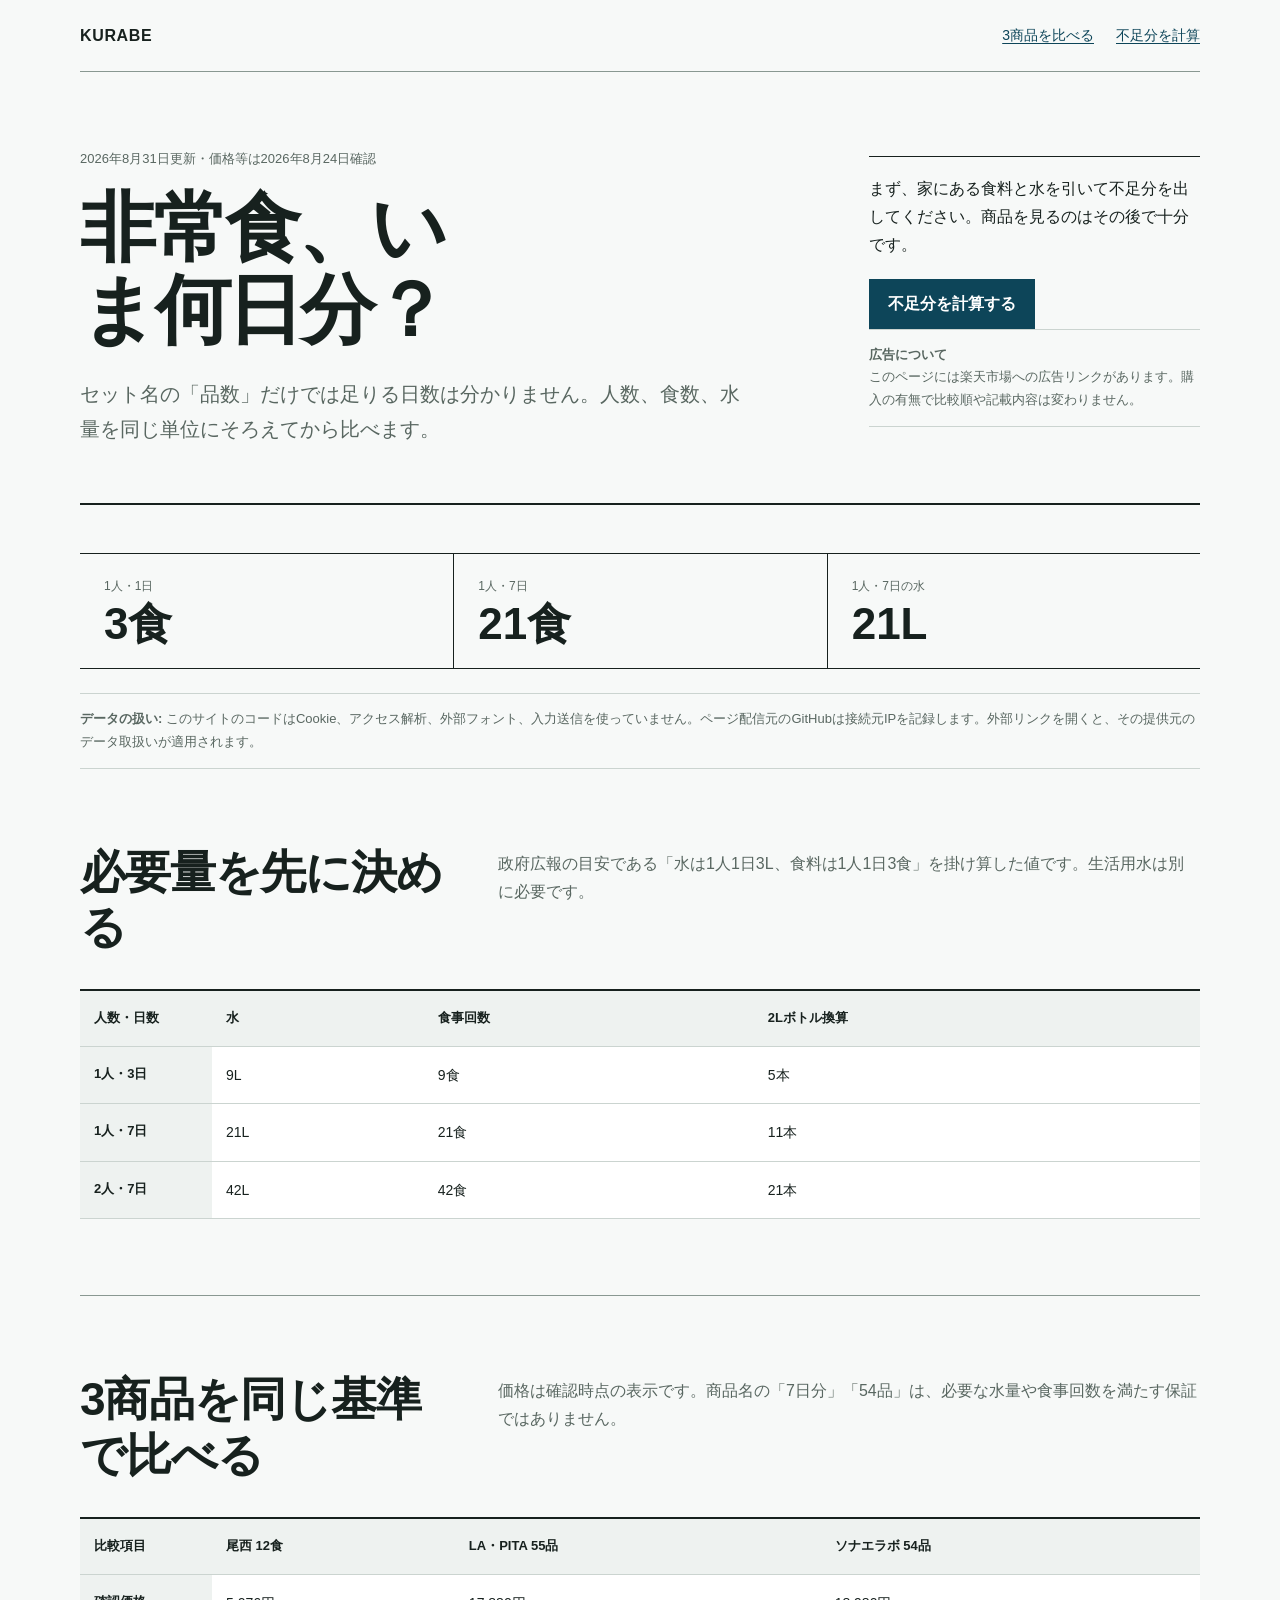
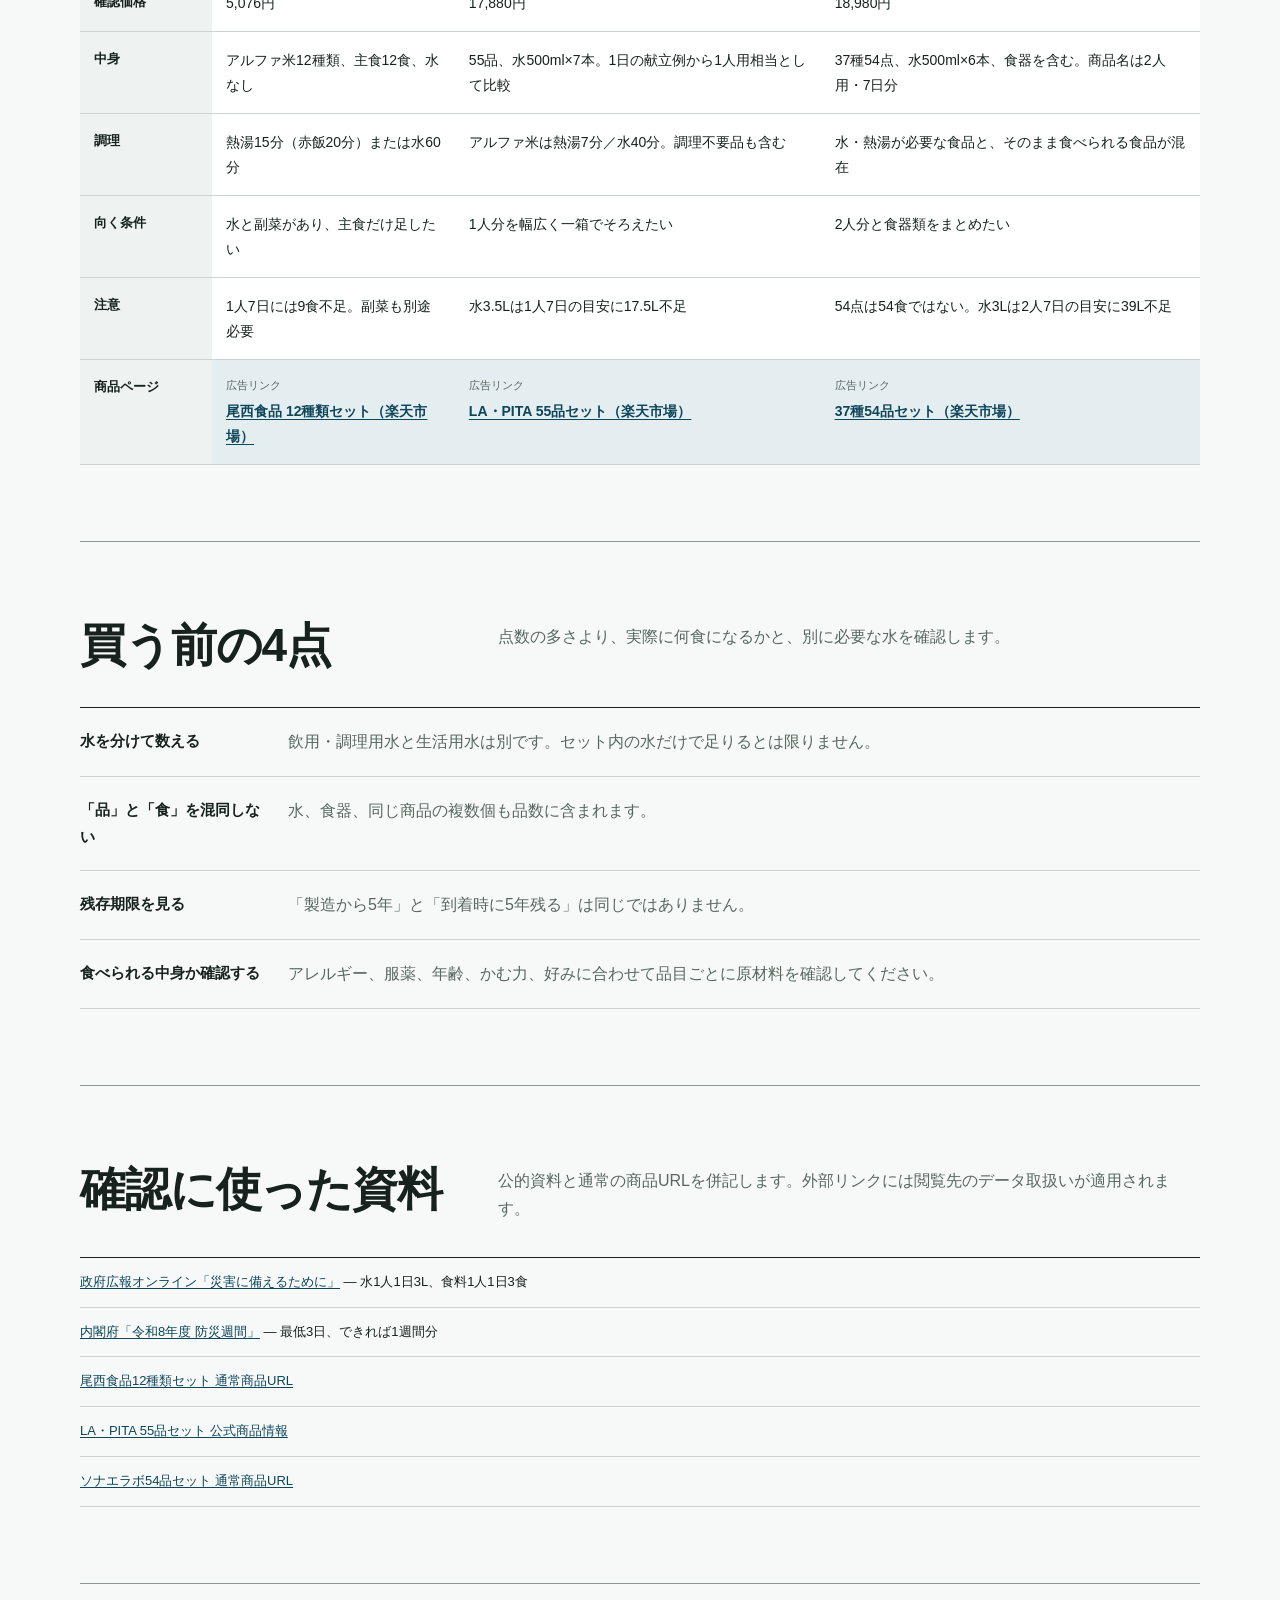
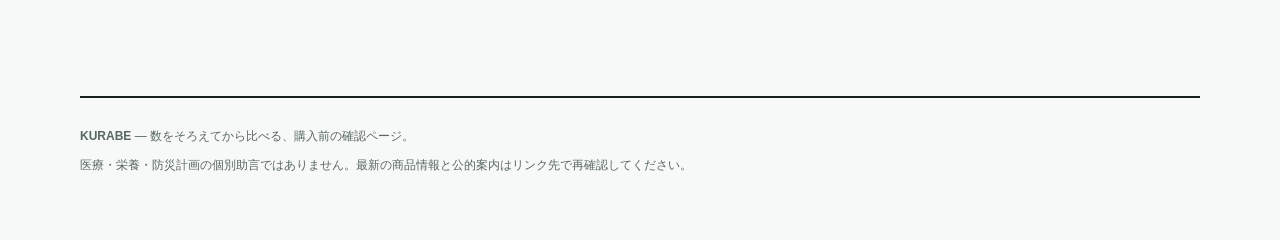
==== commit 2f89b704: "lock public assets and remove retired paid intake description" ====
--- a/index.html
+++ b/index.html
@@ -3,12 +3,12 @@
 <head>
   <meta charset="utf-8">
   <meta name="viewport" content="width=device-width, initial-scale=1">
-  <meta http-equiv="Content-Security-Policy" content="default-src 'self'; base-uri 'none'; form-action 'none'; object-src 'none'; frame-src 'none'; connect-src 'none'; img-src 'self' data:; media-src 'none'; font-src 'none'; style-src 'self'; script-src 'self'; worker-src 'none'; manifest-src 'none'; upgrade-insecure-requests">
+  <meta http-equiv="Content-Security-Policy" content="default-src 'none'; base-uri 'none'; form-action 'none'; object-src 'none'; frame-src 'none'; connect-src 'none'; img-src 'self' data:; media-src 'none'; font-src 'none'; style-src 'self'; script-src 'none'; worker-src 'none'; manifest-src 'none'; upgrade-insecure-requests">
   <meta name="referrer" content="no-referrer">
   <meta name="robots" content="index,follow,max-image-preview:large">
   <meta name="google-site-verification" content="DC_JT9OtznzdcwXBxX5tP7ejILFLYnPpgxCS5X9ggpE">
   <meta name="msvalidate.01" content="34A344C1FAB7AF780ADB30B27889F18B">
-  <meta name="description" content="非常食が何日分あるかを先に計算し、3商品の中身・水量・注意点を同じ基準で比べます。入力や行動データは保存・送信しません。">
+  <meta name="description" content="非常食が何日分あるかを先に計算し、3商品の中身・水量・注意点を同じ基準で比べます。計算入力は端末内で処理します。">
   <meta property="og:type" content="article">
   <meta property="og:locale" content="ja_JP">
   <meta property="og:site_name" content="KURABE">
@@ -50,7 +50,7 @@
       <div class="measure"><span>1人・7日</span><strong>21食</strong></div>
       <div class="measure"><span>1人・7日の水</span><strong>21L</strong></div>
     </div>
-    <p class="security-note"><strong>データの扱い:</strong> Cookie、アクセス解析、外部フォント、入力送信は使っていません。商品リンクを開いた後は楽天市場側の規約とデータ取扱いが適用されます。</p>
+    <p class="security-note"><strong>データの扱い:</strong> このサイトのコードはCookie、アクセス解析、外部フォント、入力送信を使っていません。ページ配信元のGitHubは接続元IPを記録します。外部リンクを開くと、その提供元のデータ取扱いが適用されます。</p>
 
     <section class="section" aria-labelledby="quantity-title">
       <div class="section-heading">
